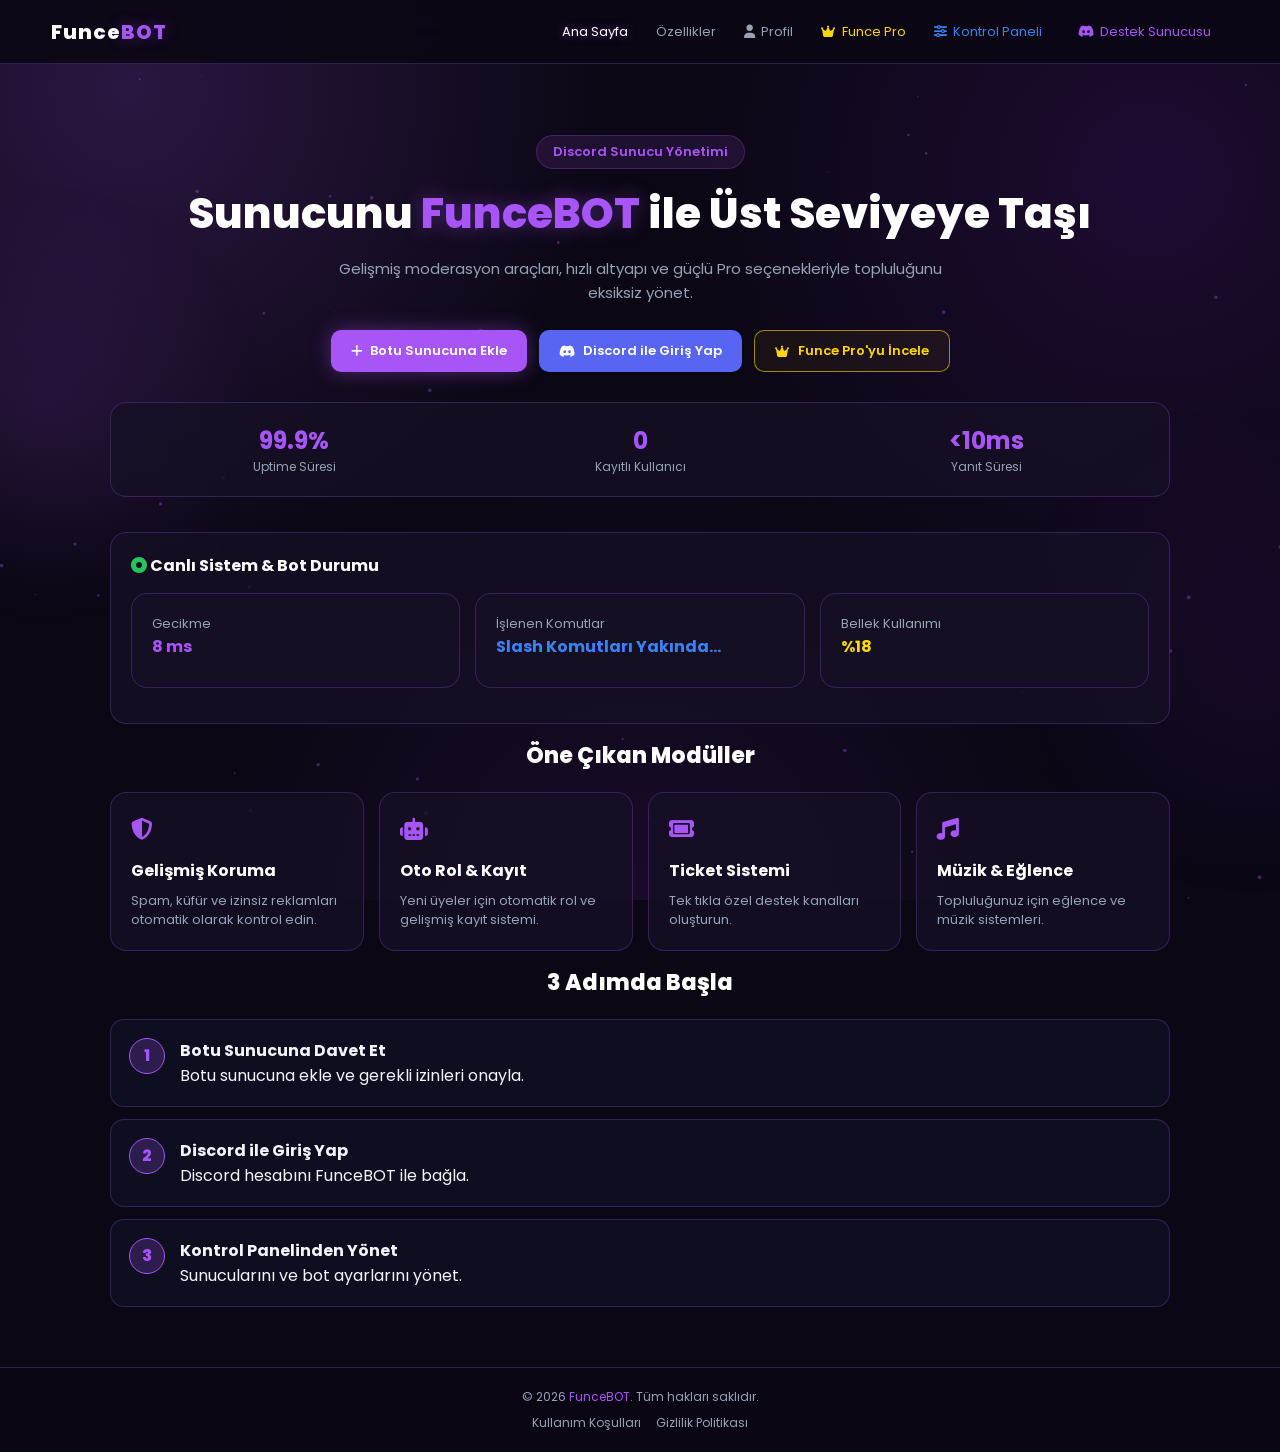
==== index.html @ 21d2f83f "Update index.html" ====
<!DOCTYPE html>
<html lang="tr">
<head>
<meta charset="UTF-8">
<meta name="viewport" content="width=device-width, initial-scale=1.0">

<title>FunceBOT - Discord Sunucu Yönetim Botu</title>

<link rel="stylesheet"
href="https://cdnjs.cloudflare.com/ajax/libs/font-awesome/6.4.0/css/all.min.css">

<link href="https://fonts.googleapis.com/css2?family=Poppins:wght@300;400;500;600;700;800&display=swap"
rel="stylesheet">

<style>

:root {

    --bg-color:#0b0714;
    --card-bg:rgba(22,16,38,.78);

    --border-color:rgba(168,85,247,.25);

    --primary-purple:#a855f7;

    --accent-glow:
        0 0 20px rgba(168,85,247,.4);

    --accent-glow-strong:
        0 0 30px rgba(168,85,247,.7);

    --gold-color:#ffd700;

    --gold-border:
        rgba(255,215,0,.6);

    --gold-glow:
        0 0 20px rgba(255,215,0,.4);

    --text-color:#f1f5f9;

    --text-muted:#94a3b8;

}


/* =========================
   RESET
========================= */

* {

    margin:0;
    padding:0;

    box-sizing:border-box;

    font-family:'Poppins',sans-serif;

    user-select:none;

}


html {

    scroll-behavior:smooth;

}


body {

    background-color:var(--bg-color);

    background-image:

        radial-gradient(
            circle at 10% 10%,
            rgba(168,85,247,.20) 0%,
            transparent 35%
        ),

        radial-gradient(
            circle at 90% 20%,
            rgba(126,34,206,.16) 0%,
            transparent 35%
        ),

        radial-gradient(
            circle at 50% 100%,
            rgba(88,28,135,.18) 0%,
            transparent 40%
        );

    background-attachment:fixed;

    color:var(--text-color);

    min-height:100vh;

    overflow-x:hidden;

}


/* =========================
   PARTICLES
========================= */

#particle-canvas {

    position:fixed;

    inset:0;

    width:100%;
    height:100%;

    z-index:-2;

    pointer-events:none;

}


/* =========================
   BACKGROUND GLOW
========================= */

body::before {

    content:"";

    position:fixed;

    width:450px;
    height:450px;

    left:-180px;
    top:20%;

    background:
        radial-gradient(
            circle,
            rgba(168,85,247,.10),
            transparent 70%
        );

    pointer-events:none;

    z-index:-1;

}


body::after {

    content:"";

    position:fixed;

    width:500px;
    height:500px;

    right:-220px;
    bottom:0;

    background:
        radial-gradient(
            circle,
            rgba(126,34,206,.10),
            transparent 70%
        );

    pointer-events:none;

    z-index:-1;

}


/* =========================
   HEADER
========================= */

header {

    position:fixed;

    top:0;
    left:0;

    width:100%;

    min-height:64px;

    padding:12px 4%;

    display:flex;

    justify-content:space-between;

    align-items:center;

    background:rgba(11,7,20,.92);

    backdrop-filter:blur(18px);

    -webkit-backdrop-filter:blur(18px);

    border-bottom:
        1px solid var(--border-color);

    z-index:1000;

}


.logo {

    font-size:20px;

    font-weight:800;

    color:#fff;

    text-decoration:none;

    cursor:pointer;

    letter-spacing:1px;

    white-space:nowrap;

}


.logo span {

    color:var(--primary-purple);

    text-shadow:
        0 0 15px rgba(168,85,247,.35);

}


/* =========================
   MENU BUTTON
========================= */

.menu-toggle {

    display:none;

    color:var(--primary-purple);

    cursor:pointer;

    padding:7px 11px;

    border:
        1px solid var(--border-color);

    border-radius:9px;

    font-size:18px;

    transition:.3s;

    margin-left:auto;

}


.menu-toggle:hover {

    border-color:var(--primary-purple);

    box-shadow:var(--accent-glow);

}


/* =========================
   NAV
========================= */

nav ul {

    display:flex;

    list-style:none;

    gap:8px;

    align-items:center;

}


nav a {

    color:var(--text-muted);

    text-decoration:none;

    font-size:13px;

    padding:7px 10px;

    border-radius:7px;

    transition:.3s;

    cursor:pointer;

    display:flex;

    align-items:center;

    gap:6px;

    white-space:nowrap;

}


nav a:hover,
nav a.active {

    color:#fff;

    text-shadow:
        0 0 10px rgba(168,85,247,.6);

}


.nav-pro-btn {

    color:var(--gold-color)!important;

}


.nav-control-btn {

    color:#3b82f6!important;

}


.nav-admin-btn {

    color:#ef4444!important;

    display:none;

}


.btn-destek {

    color:var(--primary-purple)!important;

}


/* =========================
   HEADER USER
========================= */

#user-profile {

    display:none;

    align-items:center;

    gap:10px;

    background:rgba(30,41,59,.9);

    padding:5px 8px 5px 6px;

    border-radius:20px;

    border:
        1px solid var(--border-color);

    cursor:pointer;

}


.user-main-info {

    display:flex;

    align-items:center;

    gap:8px;

}


#user-avatar {

    width:28px;
    height:28px;

    border-radius:50%;

    border:
        1.5px solid var(--primary-purple);

    object-fit:cover;

}


.user-info-box {

    display:flex;

    flex-direction:column;

}


#user-name {

    font-size:11px;

    font-weight:600;

    color:#fff;

}


#user-badge-text {

    font-size:9px;

    color:var(--gold-color);

}


.logout-btn {

    color:#ef4444!important;

    font-size:10px;

    padding:4px 7px!important;

    background:rgba(239,68,68,.12);

    border:
        1px solid rgba(239,68,68,.3);

}


/* =========================
   CONTAINER
========================= */

.container {

    max-width:1100px;

    width:100%;

    margin:auto;

    padding:105px 20px 60px;

    min-height:calc(100vh - 100px);

}


/* =========================
   PAGE
========================= */

.page-section {

    display:none;

    animation:
        fadeIn .4s ease forwards;

}


.page-section.active {

    display:block;

}


@keyframes fadeIn {

    from {

        opacity:0;

        transform:translateY(10px);

    }

    to {

        opacity:1;

        transform:translateY(0);

    }

}


/* =========================
   HERO
========================= */

.hero {

    text-align:center;

    padding:30px 10px;

}


.hero-badge {

    display:inline-block;

    padding:6px 16px;

    border-radius:20px;

    background:rgba(168,85,247,.12);

    border:
        1px solid var(--border-color);

    color:var(--primary-purple);

    font-size:13px;

    font-weight:600;

    margin-bottom:20px;

}


.hero h1 {

    font-size:42px;

    font-weight:800;

    color:#fff;

    line-height:1.2;

    margin-bottom:18px;

}


.hero h1 span {

    color:var(--primary-purple);

    text-shadow:var(--accent-glow);

}


.hero p {

    color:var(--text-muted);

    max-width:650px;

    margin:0 auto 25px;

    font-size:15px;

    line-height:1.6;

}


/* =========================
   BUTTONS
========================= */

.btn-group {

    display:flex;

    justify-content:center;

    gap:12px;

    flex-wrap:wrap;

}


.btn {

    padding:10px 20px;

    border-radius:10px;

    font-weight:600;

    text-decoration:none;

    display:inline-flex;

    align-items:center;

    justify-content:center;

    gap:8px;

    font-size:13px;

    cursor:pointer;

    border:none;

    transition:.3s;

}


.btn:hover {

    transform:translateY(-2px);

}


.btn-primary {

    background:var(--primary-purple);

    color:#fff;

    box-shadow:var(--accent-glow);

}


.btn-discord {

    background:#5865F2;

    color:#fff;

}


.btn-gold-outline {

    background:rgba(255,215,0,.05);

    color:var(--gold-color);

    border:
        1px solid var(--gold-border);

}


/* =========================
   FORMS
========================= */

.form-control,
.form-select {

    width:100%;

    padding:12px;

    background:rgba(15,23,42,.8);

    border:
        1px solid var(--border-color);

    border-radius:8px;

    color:#fff;

    margin-bottom:15px;

    font-size:13px;

    outline:none;

}


.form-control:focus,
.form-select:focus {

    border-color:var(--primary-purple);

    box-shadow:
        0 0 12px rgba(168,85,247,.12);

}


textarea.form-control {

    min-height:90px;

    resize:vertical;

}


/* =========================
   STATS
========================= */

.stats-bar {

    display:grid;

    grid-template-columns:
        repeat(3,1fr);

    gap:20px;

    background:var(--card-bg);

    border:
        1px solid var(--border-color);

    border-radius:16px;

    padding:20px;

    text-align:center;

    margin-bottom:35px;

}


.stat-item h3 {

    font-size:24px;

    color:var(--primary-purple);

}


.stat-item p {

    font-size:12px;

    color:var(--text-muted);

}


/* =========================
   GRID
========================= */

.grid-3 {

    display:grid;

    grid-template-columns:
        repeat(auto-fit,minmax(250px,1fr));

    gap:15px;

}


/* =========================
   CARD
========================= */

.card {

    background:var(--card-bg);

    border:
        1px solid var(--border-color);

    border-radius:16px;

    padding:20px;

    backdrop-filter:blur(12px);

    -webkit-backdrop-filter:blur(12px);

    transition:.3s;

    margin-bottom:15px;

}


.card:hover {

    border-color:var(--primary-purple);

    box-shadow:var(--accent-glow);

    transform:translateY(-2px);

}


.card-icon {

    font-size:22px;

    color:var(--primary-purple);

    margin-bottom:12px;

}


.card h3 {

    font-size:16px;

    color:#fff;

    margin-bottom:8px;

}


.card p {

    font-size:13px;

    color:var(--text-muted);

    line-height:1.5;

}


.section-title {

    text-align:center;

    font-size:22px;

    font-weight:800;

    color:#fff;

    margin-bottom:20px;

}


/* =========================
   STEPS
========================= */

.step-card {

    background:rgba(15,23,42,.6);

    border:
        1px solid var(--border-color);

    border-radius:14px;

    padding:18px;

    display:flex;

    align-items:flex-start;

    gap:15px;

}


.step-number {

    background:rgba(168,85,247,.2);

    color:var(--primary-purple);

    border:
        1px solid var(--primary-purple);

    width:36px;

    height:36px;

    border-radius:50%;

    display:flex;

    align-items:center;

    justify-content:center;

    font-weight:800;

    flex-shrink:0;

}


/* =========================
   GUILDS / USERS
========================= */

.guild-card,
.active-user-card,
.badge-admin-row {

    display:flex;

    justify-content:space-between;

    align-items:center;

    background:rgba(15,23,42,.7);

    padding:12px 16px;

    border-radius:12px;

    border:
        1px solid var(--border-color);

    margin-bottom:10px;

    gap:10px;

}


.guild-info,
.active-user-info {

    display:flex;

    align-items:center;

    gap:12px;

}


.guild-info img,
.guild-icon-placeholder,
.active-user-info img {

    width:38px;

    height:38px;

    border-radius:50%;

    border:
        2px solid var(--primary-purple);

    object-fit:cover;

    display:flex;

    align-items:center;

    justify-content:center;

    background:#1e293b;

    color:#fff;

    flex-shrink:0;

}


/* =========================
   PROFILE
========================= */

.profile-card {

    max-width:700px;

    margin:auto;

    overflow:hidden;

}


.profile-banner {

    height:110px;

    background:

        radial-gradient(
            circle at 20% 30%,
            rgba(168,85,247,.8),
            transparent 40%
        ),

        radial-gradient(
            circle at 80% 70%,
            rgba(59,130,246,.5),
            transparent 40%
        ),

        #151021;

    border-radius:12px;

    margin:-5px -5px 0;

}


.profile-main {

    position:relative;

    margin-top:-42px;

    padding:0 15px;

}


.profile-avatar {

    width:90px;

    height:90px;

    border-radius:50%;

    object-fit:cover;

    border:4px solid #151021;

    box-shadow:
        0 0 25px rgba(168,85,247,.5);

}


.profile-name {

    font-size:23px;

    color:#fff;

    margin-top:10px;

}


.profile-id {

    color:var(--text-muted);

    font-size:11px;

}


.profile-bio {

    color:var(--text-muted);

    font-size:13px;

    margin:12px 0;

    line-height:1.6;

}


.badges-container {

    display:flex;

    flex-wrap:wrap;

    gap:7px;

    margin:12px 0;

}


.profile-badge {

    display:inline-flex;

    align-items:center;

    gap:5px;

    padding:5px 9px;

    border-radius:8px;

    font-size:10px;

    font-weight:700;

    border:
        1px solid rgba(255,255,255,.15);

    background:rgba(255,255,255,.06);

    color:#fff;

}


.badge-founder {

    color:#ffd700;

    border-color:rgba(255,215,0,.45);

    background:rgba(255,215,0,.1);

}


.badge-admin {

    color:#ef4444;

    border-color:rgba(239,68,68,.4);

    background:rgba(239,68,68,.1);

}


.badge-developer {

    color:#3b82f6;

    border-color:rgba(59,130,246,.4);

    background:rgba(59,130,246,.1);

}


.badge-pro {

    color:#ffd700;

    border-color:rgba(255,215,0,.5);

    background:rgba(255,215,0,.1);

}


.badge-booster {

    color:#f472b6;

    border-color:rgba(244,114,182,.4);

    background:rgba(244,114,182,.1);

}


.badge-bug {

    color:#22c55e;

    border-color:rgba(34,197,94,.4);

    background:rgba(34,197,94,.1);

}


.badge-staff {

    color:#5865f2;

    border-color:rgba(88,101,242,.4);

    background:rgba(88,101,242,.1);

}


.profile-stats {

    display:grid;

    grid-template-columns:
        repeat(3,1fr);

    gap:10px;

    margin:20px 0;

}


.profile-stat {

    background:rgba(15,23,42,.65);

    border:
        1px solid rgba(255,255,255,.05);

    border-radius:10px;

    padding:12px;

    text-align:center;

}


.profile-stat strong {

    display:block;

    color:#fff;

    font-size:17px;

}


.profile-stat span {

    color:var(--text-muted);

    font-size:10px;

}


/* =========================
   ADMIN
========================= */

.admin-search {

    position:relative;

}


.admin-search i {

    position:absolute;

    left:12px;

    top:13px;

    color:var(--text-muted);

}


.admin-search input {

    padding-left:35px;

}


.badge-remove {

    background:#ef4444;

    color:#fff;

    border:none;

    border-radius:6px;

    padding:4px 8px;

    cursor:pointer;

    font-size:10px;

}


/* =========================
   REGISTERED USERS
========================= */

.registered-user-card {

    display:flex;

    align-items:center;

    justify-content:space-between;

    gap:12px;

    background:rgba(15,23,42,.65);

    border:
        1px solid rgba(168,85,247,.18);

    border-radius:12px;

    padding:12px 14px;

    margin-bottom:8px;

    transition:.25s;

}


.registered-user-card:hover {

    border-color:var(--primary-purple);

    transform:translateX(2px);

}


.registered-user-left {

    display:flex;

    align-items:center;

    gap:11px;

    min-width:0;

}


.registered-user-avatar {

    width:42px;

    height:42px;

    border-radius:50%;

    object-fit:cover;

    border:
        2px solid var(--primary-purple);

    flex-shrink:0;

}


.registered-user-name {

    color:#fff;

    font-size:13px;

    font-weight:600;

    overflow:hidden;

    text-overflow:ellipsis;

    white-space:nowrap;

}


.registered-user-id {

    color:var(--text-muted);

    font-size:9px;

    margin-top:2px;

}


.registered-user-status {

    color:#22c55e;

    font-size:9px;

    white-space:nowrap;

}


/* =========================
   FOOTER
========================= */

footer {

    text-align:center;

    padding:20px;

    border-top:
        1px solid var(--border-color);

    background:rgba(11,7,20,.95);

    color:var(--text-muted);

    font-size:12px;

}


footer span {

    color:var(--primary-purple);

}


.footer-links {

    margin-top:8px;

    display:flex;

    justify-content:center;

    gap:15px;

}


.footer-links a {

    color:var(--text-muted);

    text-decoration:none;

}


/* =========================
   MOBILE
========================= */

@media(max-width:990px) {

    header {

        padding:12px 16px;

    }


    /*
       3 çizgi artık sağda
    */

    .menu-toggle {

        display:block;

        margin-left:auto;

    }


    nav {

        position:absolute;

        top:100%;

        left:0;

        width:100%;

    }


    nav ul {

        position:absolute;

        top:0;

        left:0;

        width:100%;

        background:rgba(11,7,20,.98);

        backdrop-filter:blur(20px);

        -webkit-backdrop-filter:blur(20px);

        flex-direction:column;

        padding:15px;

        display:none;

        border-bottom:
            1px solid var(--border-color);

    }


    nav ul.show {

        display:flex;

    }


    nav ul li {

        width:100%;

    }


    nav a {

        width:100%;

        justify-content:center;

        padding:10px;

    }


    #user-profile {

        width:100%;

        justify-content:space-between;

    }


    .container {

        padding-top:90px;

    }


    .hero h1 {

        font-size:27px;

    }


    .hero p {

        font-size:13px;

    }


    .btn-group {

        flex-direction:column;

    }


    .btn-group .btn {

        width:100%;

    }


    .stats-bar {

        grid-template-columns:1fr;

    }


    .guild-card,
    .active-user-card,
    .badge-admin-row {

        flex-direction:column;

        align-items:flex-start;

    }


    .guild-card .btn,
    .guild-card a {

        width:100%;

    }


    .profile-stats {

        grid-template-columns:
            1fr 1fr 1fr;

    }


    .registered-user-card {

        align-items:flex-start;

    }

}


/* =========================
   SMALL MOBILE
========================= */

@media(max-width:500px) {

    .logo {

        font-size:18px;

    }


    .menu-toggle {

        font-size:17px;

    }


    .container {

        padding-left:12px;

        padding-right:12px;

    }


    .card {

        padding:16px;

    }


    .hero {

        padding:20px 5px;

    }


    .hero h1 {

        font-size:24px;

    }

}

</style>
</head>


<body>


<!-- PARTICLES -->

<canvas id="particle-canvas"></canvas>


<!-- HEADER -->

<header>

<a
class="logo"
onclick="switchTab('ana-sayfa')">

Funce<span>BOT</span>

</a>


<!-- MOBILE MENU -->

<div
class="menu-toggle"
id="menuToggle"
onclick="toggleMenu()">

<i class="fa-solid fa-bars"></i>

</div>


<nav>

<ul id="navMenu">


<li>

<a
class="nav-btn active"
onclick="switchTab('ana-sayfa',this)">

Ana Sayfa

</a>

</li>


<li>

<a
class="nav-btn"
onclick="switchTab('ozellikler',this)">

Özellikler

</a>

</li>


<!-- PROFİL FUNCE PRO'DAN ÖNCE -->

<li>

<a
class="nav-btn"
onclick="switchTab('profilim',this)">

<i class="fa-solid fa-user"></i>

Profil

</a>

</li>


<li>

<a
class="nav-btn nav-pro-btn"
onclick="switchTab('funce-pro',this)">

<i class="fa-solid fa-crown"></i>

Funce Pro

</a>

</li>


<li>

<a
class="nav-btn nav-control-btn"
onclick="switchTab('kontrol-paneli',this)">

<i class="fa-solid fa-sliders"></i>

Kontrol Paneli

</a>

</li>


<li>

<a
class="nav-btn nav-admin-btn"
id="adminNavLink"
onclick="switchTab('admin-panel',this)">

<i class="fa-solid fa-shield-halved"></i>

Admin Panel

</a>

</li>


<!-- DESTEK SUNUCUSU -->

<li>

<a
href="https://discord.gg/jSm2n5Jp2k"
target="_blank"
class="nav-btn btn-destek">

<i class="fa-brands fa-discord"></i>

Destek Sunucusu

</a>

</li>


<!-- USER -->

<li id="user-profile-li">

<div
id="user-profile"
onclick="openProfileTab()">


<div class="user-main-info">


<img
id="user-avatar"
src="https://i.imgur.com/QjSrqWd.png">


<div class="user-info-box">

<span id="user-name">

Kullanıcı

</span>


<span id="user-badge-text">

Üye

</span>

</div>

</div>


<a
href="#"
class="logout-btn"
onclick="event.stopPropagation();logout()">

<i class="fa-solid fa-right-from-bracket"></i>

Çıkış

</a>


</div>

</li>


</ul>

</nav>

</header>



<div class="container">


<!-- =====================================================
     ANA SAYFA
===================================================== -->

<section
id="ana-sayfa"
class="page-section active">


<div class="hero">


<div class="hero-badge">

Discord Sunucu Yönetimi

</div>


<h1>

Sunucunu
<span>FunceBOT</span>
ile Üst Seviyeye Taşı

</h1>


<p>

Gelişmiş moderasyon araçları,
hızlı altyapı ve güçlü Pro
seçenekleriyle topluluğunu
eksiksiz yönet.

</p>


<div class="btn-group">


<a
href="https://discord.com/oauth2/authorize?client_id=1534831879918977145&scope=bot%20applications.commands&permissions=8866461766385663"
target="_blank"
class="btn btn-primary">

<i class="fa-solid fa-plus"></i>

Botu Sunucuna Ekle

</a>


<a
href="https://funce-linked-roles.onrender.com/api/auth/discord"
class="btn btn-discord"
id="login-discord-btn">

<i class="fa-brands fa-discord"></i>

Discord ile Giriş Yap

</a>


<button
class="btn btn-gold-outline"
onclick="switchTab('funce-pro')">

<i class="fa-solid fa-crown"></i>

Funce Pro'yu İncele

</button>


</div>

</div>



<!-- STATS -->

<div class="stats-bar">


<div class="stat-item">

<h3>99.9%</h3>

<p>
Uptime Süresi
</p>

</div>


<div class="stat-item">

<h3 id="home-user-count">
0
</h3>

<p>
Kayıtlı Kullanıcı
</p>

</div>


<div class="stat-item">

<h3>&lt;10ms</h3>

<p>
Yanıt Süresi
</p>

</div>


</div>



<!-- SYSTEM -->

<div class="card">


<h3 style="margin-bottom:15px;">

<i
class="fa-solid fa-circle-dot"
style="color:#22c55e">

</i>

Canlı Sistem & Bot Durumu

</h3>


<div class="grid-3">


<div class="card">

<p>
Gecikme
</p>

<h3
style="color:var(--primary-purple)">

8 ms

</h3>

</div>


<div class="card">

<p>
İşlenen Komutlar
</p>

<h3 style="color:#3b82f6">

Slash Komutları Yakında...

</h3>

</div>


<div class="card">

<p>
Bellek Kullanımı
</p>

<h3 style="color:var(--gold-color)">

%18

</h3>

</div>


</div>

</div>



<!-- ÖNE ÇIKAN -->

<h2 class="section-title">

Öne Çıkan Modüller

</h2>


<div class="grid-3">


<div class="card">

<div class="card-icon">

<i class="fa-solid fa-shield-halved"></i>

</div>

<h3>
Gelişmiş Koruma
</h3>

<p>
Spam, küfür ve izinsiz reklamları
otomatik olarak kontrol edin.
</p>

</div>


<div class="card">

<div class="card-icon">

<i class="fa-solid fa-robot"></i>

</div>

<h3>
Oto Rol & Kayıt
</h3>

<p>
Yeni üyeler için otomatik rol
ve gelişmiş kayıt sistemi.
</p>

</div>


<div class="card">

<div class="card-icon">

<i class="fa-solid fa-ticket"></i>

</div>

<h3>
Ticket Sistemi
</h3>

<p>
Tek tıkla özel destek kanalları oluşturun.
</p>

</div>


<div class="card">

<div class="card-icon">

<i class="fa-solid fa-music"></i>

</div>

<h3>
Müzik & Eğlence
</h3>

<p>
Topluluğunuz için eğlence ve
müzik sistemleri.
</p>

</div>


</div>



<h2 class="section-title">

3 Adımda Başla

</h2>


<div
style="
display:flex;
flex-direction:column;
gap:12px">

<div class="step-card">

<div class="step-number">
1
</div>

<div>

<h4>
Botu Sunucuna Davet Et
</h4>

<p>
Botu sunucuna ekle ve gerekli
izinleri onayla.
</p>

</div>

</div>


<div class="step-card">

<div class="step-number">
2
</div>

<div>

<h4>
Discord ile Giriş Yap
</h4>

<p>
Discord hesabını FunceBOT
ile bağla.
</p>

</div>

</div>


<div class="step-card">

<div class="step-number">
3
</div>

<div>

<h4>
Kontrol Panelinden Yönet
</h4>

<p>
Sunucularını ve bot ayarlarını yönet.
</p>

</div>

</div>

</div>


</section>



<!-- =====================================================
     PROFİL
===================================================== -->

<section
id="profilim"
class="page-section">


<h2 class="section-title">

<i class="fa-solid fa-id-card"></i>

Profilim

</h2>


<div
id="profile-page-locked"
style="
text-align:center;
padding:50px 20px;
display:none">

<div
style="font-size:45px;color:#ef4444">

<i class="fa-solid fa-lock"></i>

</div>


<h3 style="margin:15px 0">

Profil Alanı Kilitli

</h3>


<p
style="
color:var(--text-muted);
margin-bottom:20px">

Profilini görmek için Discord
ile giriş yapmalısın.

</p>


<a
href="https://funce-linked-roles.onrender.com/api/auth/discord"
class="btn btn-discord">

<i class="fa-brands fa-discord"></i>

Discord ile Giriş Yap

</a>

</div>



<div
id="profile-page-content"
style="display:none">


<div class="card profile-card">


<div class="profile-banner"></div>


<div class="profile-main">


<img
id="page-user-avatar"
class="profile-avatar"
src="https://i.imgur.com/QjSrqWd.png">


<h2
id="page-user-name"
class="profile-name">

Kullanıcı

</h2>


<div
id="page-user-id"
class="profile-id">

ID: -

</div>


<div
id="profile-badges"
class="badges-container">

</div>


<p
id="page-user-bio"
class="profile-bio">

Henüz biyografi eklenmemiş.

</p>


<div class="profile-stats">


<div class="profile-stat">

<strong id="profile-guild-count">
0
</strong>

<span>
Sunucu
</span>

</div>


<div class="profile-stat">

<strong id="profile-badge-count">
0
</strong>

<span>
Rozet
</span>

</div>


<div class="profile-stat">

<strong id="profile-status">
Aktif
</strong>

<span>
Durum
</span>

</div>


</div>


</div>

</div>


<br>
<div class="card">


<h3>

<i class="fa-solid fa-pen-to-square"></i>

Profil Bilgilerini Düzenle

</h3>


<label>
Görünen Ad
</label>


<input
id="manual-name-input"
class="form-control"
placeholder="Adın">


<label>
Biyografi
</label>


<textarea
id="manual-bio-input"
class="form-control"
maxlength="250"
placeholder="Kendin hakkında bir şeyler yaz...">
</textarea>


<label>
Profil Fotoğrafı URL
</label>


<input
id="manual-avatar-input"
class="form-control"
placeholder="https://...">


<label>
Tema
</label>


<select
id="edit-theme-select"
class="form-select">


<option value="#a855f7">
Mor
</option>


<option value="#ffd700">
Altın - Pro
</option>


<option value="#ef4444">
Kırmızı - Admin
</option>


<option value="#3b82f6">
Mavi - Developer
</option>


<option value="#22c55e">
Yeşil
</option>


</select>


<button
class="btn btn-primary"
style="width:100%"
onclick="saveManualProfile()">

<i class="fa-solid fa-floppy-disk"></i>

Değişiklikleri Kaydet

</button>


</div>

</div>

</section>



<!-- =====================================================
     ÖZELLİKLER
===================================================== -->

<section
id="ozellikler"
class="page-section">


<h2 class="section-title">

Bot Özellikleri

</h2>


<div class="grid-3">


<div class="card">

<div class="card-icon">
<i class="fa-solid fa-user-gear"></i>
</div>

<h3>
Oto Moderasyon
</h3>

<p>
Reklam, küfür ve kelime filtreleme sistemleri.
</p>

</div>


<div class="card">

<div class="card-icon">
<i class="fa-solid fa-ticket"></i>
</div>

<h3>
Ticket
</h3>

<p>
Gelişmiş destek kanalları oluşturun.
</p>

</div>


<div class="card">

<div class="card-icon">
<i class="fa-solid fa-chart-line"></i>
</div>

<h3>
İstatistikler
</h3>

<p>
Sunucu aktivitesini takip edin.
</p>

</div>


<div class="card">

<div class="card-icon">
<i class="fa-solid fa-ranking-star"></i>
</div>

<h3>
Level Sistemi
</h3>

<p>
XP ve seviye sistemi ile üyeleri ödüllendirin.
</p>

</div>


<div class="card">

<div class="card-icon">
<i class="fa-solid fa-gift"></i>
</div>

<h3>
Çekiliş
</h3>

<p>
Kolay ve otomatik çekiliş sistemi.
</p>

</div>


<div class="card">

<div class="card-icon">
<i class="fa-solid fa-gamepad"></i>
</div>

<h3>
Eğlence
</h3>

<p>
Sunucunuz için çeşitli eğlence komutları.
</p>

</div>


</div>

</section>



<!-- =====================================================
     PRO
===================================================== -->

<section
id="funce-pro"
class="page-section">


<h2
class="section-title"
style="color:var(--gold-color)">

<i class="fa-solid fa-crown"></i>

Funce Pro

</h2>


<p
style="
text-align:center;
color:var(--text-muted);
margin-bottom:25px">

Topluluğunuz için özel VIP özellikler.

</p>


<div class="grid-3">


<div class="card">

<div
class="card-icon"
style="color:var(--gold-color)">

<i class="fa-solid fa-crown"></i>

</div>

<h3>
Özel Bot Profili
</h3>

<p>
Botun isim, avatar ve durumunu özelleştirin.
</p>

</div>


<div class="card">

<div
class="card-icon"
style="color:var(--gold-color)">

<i class="fa-solid fa-server"></i>

</div>

<h3>
Öncelikli Sunucu
</h3>

<p>
Pro kullanıcılar için yüksek performanslı altyapı.
</p>

</div>


<div class="card">

<div
class="card-icon"
style="color:var(--gold-color)">

<i class="fa-solid fa-headset"></i>

</div>

<h3>
Öncelikli Destek
</h3>

<p>
Pro kullanıcılar için öncelikli teknik destek.
</p>

</div>


</div>

</section>



<!-- =====================================================
     KONTROL PANELİ
===================================================== -->

<section
id="kontrol-paneli"
class="page-section">


<div
id="control-panel-locked"
style="
text-align:center;
padding:50px">

<i
class="fa-solid fa-lock"
style="
font-size:45px;
color:#ef4444">

</i>


<h2 style="margin:15px 0">

Erişim Engellendi

</h2>


<p
style="
color:var(--text-muted);
margin-bottom:20px">

Kontrol panelini kullanmak için giriş yapmalısın.

</p>


<a
href="https://funce-linked-roles.onrender.com/api/auth/discord"
class="btn btn-discord">

Discord ile Giriş Yap

</a>

</div>



<div
id="control-panel-unlocked"
style="display:none">


<h2
class="section-title"
style="color:#3b82f6">

<i class="fa-solid fa-sliders"></i>

FunceBOT Kontrol Paneli

</h2>


<div class="card">


<h3>

<i class="fa-solid fa-server"></i>

Sunucularım

</h3>


<p
style="
color:var(--text-muted);
font-size:12px;
margin-bottom:15px">

Yönetici veya sahibi olduğun sunucular.

</p>


<div id="user-guilds-list">

Yükleniyor...

</div>


</div>


<div class="card">


<h3>

<i class="fa-solid fa-lock"></i>

Bot Komut & Modül Kontrolleri

</h3>


<p
style="
color:var(--primary-purple);
font-size:18px;
font-weight:700;
margin-top:10px">

Yakında...

</p>


</div>


</div>

</section>



<!-- =====================================================
     ADMIN PANEL
===================================================== -->

<section
id="admin-panel"
class="page-section">


<h2
class="section-title"
style="color:#ef4444">

<i class="fa-solid fa-shield-halved"></i>

Admin Panel

</h2>


<p
style="
text-align:center;
color:var(--text-muted);
margin-bottom:25px">

FunceBOT yönetim merkezi

</p>



<!-- AKTİF / KAYITLI KULLANICILAR -->

<div class="card">


<h3>

<i class="fa-solid fa-users"></i>

Kayıtlı Kullanıcılar

</h3>


<div
class="admin-search"
style="margin-top:15px">


<i class="fa-solid fa-search"></i>


<input
id="active-user-search"
class="form-control"
placeholder="Kullanıcı ara..."
oninput="filterActiveUsers()">


</div>


<div id="active-users-list">

Yükleniyor...

</div>


</div>



<!-- ROZET -->

<div class="card">


<h3 style="color:#a855f7">

<i class="fa-solid fa-medal"></i>

Çoklu Rozet Yönetimi

</h3>


<p
style="
color:var(--text-muted);
font-size:12px;
margin:8px 0 15px">

Kullanıcının Discord ID'sini girerek
birden fazla rozet atayabilirsin.

</p>


<label>
Discord ID
</label>


<input
id="admin-target-id"
class="form-control"
placeholder="Örn: 1080897669431574609">


<label>
Rozet
</label>


<select
id="admin-badge-select"
class="form-select">


<option value="👑 Founder">
👑 Founder
</option>

<option value="🛡️ Bot Admin">
🛡️ Bot Admin
</option>

<option value="🛡️ Senior Moderator">
🛡️ Senior Moderator
</option>

<option value="🔨 Moderator">
🔨 Moderator
</option>

<option value="💻 Developer">
💻 Developer
</option>

<option value="🎨 Designer">
🎨 Designer
</option>

<option value="⭐ Funce Pro">
⭐ Funce Pro
</option>

<option value="💎 VIP Member">
💎 VIP Member
</option>

<option value="🚀 Booster">
🚀 Booster
</option>

<option value="🐛 Bug Hunter">
🐛 Bug Hunter
</option>

<option value="💙 Discord Personeli">
💙 Discord Personeli
</option>

<option value="🤖 Bot">
🤖 Bot
</option>

<option value="🤝 Dost">
🤝 Dost
</option>

<option value="⏳ Emektar Üye">
⏳ Emektar Üye
</option>

<option value="💬 Chat Master">
💬 Chat Master
</option>

<option value="👤 Standart Üye">
👤 Standart Üye
</option>


</select>


<button
class="btn btn-primary"
style="width:100%"
onclick="assignBadgeToUser()">

<i class="fa-solid fa-plus"></i>

Rozet Ekle

</button>


</div>



<!-- ROZETLERİ GÖR -->

<div class="card">


<h3>

<i class="fa-solid fa-list"></i>

Kullanıcı Rozetlerini Gör

</h3>


<input
id="badge-view-id"
class="form-control"
style="margin-top:15px"
placeholder="Discord ID">


<button
class="btn"
style="
width:100%;
background:#3b82f6;
color:white"
onclick="loadUserBadges()">

Rozetleri Getir

</button>


<div
id="admin-user-badges"
style="margin-top:15px">

</div>


</div>



<!-- BAN -->

<div class="card">


<h3 style="color:#ef4444">

<i class="fa-solid fa-user-slash"></i>

Kullanıcı Banla

</h3>


<input
type="text"
id="ban-id-input"
class="form-control"
placeholder="Discord ID"
style="margin-top:12px">


<button
class="btn"
style="
background:#ef4444;
color:#fff;
width:100%"
onclick="banUser()">

<i class="fa-solid fa-ban"></i>

Banla

</button>


</div>



<!-- BAN LIST -->

<div class="card">


<h3>

<i class="fa-solid fa-list"></i>

Banlı Kullanıcılar

</h3>


<ul
id="banned-users-list"
style="
list-style:none;
color:var(--text-muted);
margin-top:12px">

<li>
Yükleniyor...
</li>

</ul>


</div>


</section>

</div>



<footer>

<p>

© 2026
<span>FunceBOT</span>.
Tüm hakları saklıdır.

</p>


<div class="footer-links">


<a href="terms.html">
Kullanım Koşulları
</a>


<a href="privacy.html">
Gizlilik Politikası
</a>


</div>

</footer>



<script>


/* =====================================================
   CONFIG
===================================================== */

const API_BASE_URL =
'https://funce-linked-roles.onrender.com';


const DEFAULT_AVATAR =
'https://i.imgur.com/QjSrqWd.png';



/* =====================================================
   DISCORD LOGIN PARAMS
===================================================== */

const params =
new URLSearchParams(
window.location.search
);


let username =
params.get('username');


let avatar =
params.get('avatar');


let id =
params.get('id');


let role =
params.get('role');


let badge =
params.get('badge');


let badgesParam =
params.get('badges');


let rawGuilds =
params.get('guilds');



if(username && id){

    localStorage.setItem(
        'discord_username',
        username
    );


    localStorage.setItem(
        'discord_avatar',
        avatar || DEFAULT_AVATAR
    );


    localStorage.setItem(
        'discord_id',
        id
    );


    localStorage.setItem(
        'discord_role',
        role || 'Üye'
    );


    if(badgesParam){

        try{

            const parsed =
            JSON.parse(
                decodeURIComponent(
                    badgesParam
                )
            );


            localStorage.setItem(
                'discord_badges',
                JSON.stringify(
                    parsed
                )
            );


        }catch{

            localStorage.setItem(
                'discord_badges',
                JSON.stringify(
                    badge
                    ? [badge]
                    : ['👤 Standart Üye']
                )
            );

        }

    }else{

        localStorage.setItem(
            'discord_badges',
            JSON.stringify(
                badge
                ? [badge]
                : ['👤 Standart Üye']
            )
        );

    }


    if(rawGuilds){

        localStorage.setItem(
            'discord_guilds',
            rawGuilds
        );

    }


    window.history.replaceState(
        {},
        document.title,
        window.location.pathname
    );

}



/* =====================================================
   CURRENT USER
===================================================== */

let currentUsername =
localStorage.getItem(
    'discord_username'
);


let currentAvatar =
localStorage.getItem(
    'discord_avatar'
) || DEFAULT_AVATAR;


let currentId =
localStorage.getItem(
    'discord_id'
);


let currentRole =
localStorage.getItem(
    'discord_role'
);


let currentGuilds =
localStorage.getItem(
    'discord_guilds'
);


let currentBio =
localStorage.getItem(
    'discord_bio'
) || '';


let currentTheme =
localStorage.getItem(
    'discord_theme'
) || '#a855f7';



/* =====================================================
   BADGES
===================================================== */

function getBadges(){

    try{

        const badges =
        JSON.parse(
            localStorage.getItem(
                'discord_badges'
            ) || '[]'
        );


        if(
            Array.isArray(badges) &&
            badges.length
        ){

            return badges;

        }

    }catch(e){}


    return [
        '👤 Standart Üye'
    ];

}



/* =====================================================
   LOAD CURRENT USER BADGES FROM BACKEND
===================================================== */

async function loadCurrentUserBadges(){

    if(!currentId)
        return;


    const endpoints = [

        `${API_BASE_URL}/api/users/${currentId}/badges`,

        `${API_BASE_URL}/api/users/${currentId}`,

        `${API_BASE_URL}/api/admin/badges/${currentId}`

    ];


    for(
        const endpoint of endpoints
    ){

        try{

            const res =
            await fetch(
                endpoint,
                {
                    method:'GET',
                    cache:'no-store'
                }
            );


            if(!res.ok)
                continue;


            const data =
            await res.json();


            let badges =
            null;


            if(
                Array.isArray(data)
            ){

                badges=data;

            }else if(
                Array.isArray(data.badges)
            ){

                badges=data.badges;

            }else if(
                Array.isArray(data.user?.badges)
            ){

                badges=data.user.badges;

            }


            if(
                Array.isArray(badges) &&
                badges.length
            ){

                localStorage.setItem(
                    'discord_badges',
                    JSON.stringify(
                        badges
                    )
                );


                /*
                 * Global değişkenleri yenile
                 */

                renderHeader();

                renderProfile();

                return;

            }

        }catch(e){

            console.warn(
                'Rozet endpointi denenemedi:',
                endpoint
            );

        }

    }

}



/* =====================================================
   BADGE CLASS
===================================================== */

function badgeClass(badge){

    badge =
    String(badge || '');


    if(
        badge.includes('Founder')
    )
        return 'badge-founder';


    if(
        badge.includes('Admin') ||
        badge.includes('Moderator')
    )
        return 'badge-admin';


    if(
        badge.includes('Developer')
    )
        return 'badge-developer';


    if(
        badge.includes('Pro')
    )
        return 'badge-pro';


    if(
        badge.includes('Booster')
    )
        return 'badge-booster';


    if(
        badge.includes('Bug Hunter')
    )
        return 'badge-bug';


    if(
        badge.includes('Discord Personeli')
    )
        return 'badge-staff';


    return '';

}



/* =====================================================
   RENDER BADGES
===================================================== */

function renderBadges(
    containerId,
    badges=getBadges()
){

    const container =
    document.getElementById(
        containerId
    );


    if(!container)
        return;


    if(
        !Array.isArray(badges) ||
        !badges.length
    ){

        container.innerHTML = `
            <span class="profile-badge">
                👤 Standart Üye
            </span>
        `;

        return;

    }


    container.innerHTML =
    badges.map(
        b => `

        <span
        class="profile-badge ${badgeClass(b)}">

            ${escapeHTML(b)}

        </span>

        `
    ).join('');

}



/* =====================================================
   ESCAPE
===================================================== */

function escapeHTML(value){

    return String(
        value ?? ''
    )
    .replace(
        /&/g,
        '&amp;'
    )
    .replace(
        /</g,
        '&lt;'
    )
    .replace(
        />/g,
        '&gt;'
    )
    .replace(
        /"/g,
        '&quot;'
    )
    .replace(
        /'/g,
        '&#039;'
    );

}



/* =====================================================
   DOM READY
===================================================== */

window.addEventListener(
'DOMContentLoaded',
async ()=>{

    applyTheme();

    renderHeader();

    checkControlPanelAccess();

    renderUserGuilds();

    renderProfile();

    /*
     * Önce kayıtlı kullanıcıları çek
     */

    loadRegisteredUsers();

    /*
     * Aktif kullanıcılar
     */

    renderActiveUsers();


    /*
     * Backend'den gerçek rozetleri çek
     */

    if(currentId){

        await loadCurrentUserBadges();

        sendHeartbeat();

        setInterval(
            sendHeartbeat,
            30000
        );

    }


    /*
     * Kullanıcı listesi
     */

    setInterval(
        loadRegisteredUsers,
        15000
    );


    if(isAdmin()){

        const admin =
        document.getElementById(
            'adminNavLink'
        );


        if(admin)
            admin.style.display='flex';


        loadAdminData();

    }

});



/* =====================================================
   ADMIN CHECK
===================================================== */

function isAdmin(){

    const badges =
    getBadges();


    return (

        currentId ===
        '1080897669431574609'

        ||

        currentRole === 'Founder'

        ||

        currentRole === 'Admin'

        ||

        badges.some(
            b =>
            b.includes('Founder') ||
            b.includes('Bot Admin')
        )

    );

}



/* =====================================================
   PROFILE
===================================================== */

function renderProfile(){

    const locked =
    document.getElementById(
        'profile-page-locked'
    );


    const content =
    document.getElementById(
        'profile-page-content'
    );


    if(!currentId){

        if(locked)
            locked.style.display='block';


        if(content)
            content.style.display='none';


        return;

    }


    if(locked)
        locked.style.display='none';


    if(content)
        content.style.display='block';



    const avatarEl =
    document.getElementById(
        'page-user-avatar'
    );


    const nameEl =
    document.getElementById(
        'page-user-name'
    );


    const idEl =
    document.getElementById(
        'page-user-id'
    );


    const bioEl =
    document.getElementById(
        'page-user-bio'
    );


    if(avatarEl){

        avatarEl.src =
        getAvatarURL();

    }


    if(nameEl){

        nameEl.innerText =
        currentUsername ||
        'Kullanıcı';

    }


    if(idEl){

        idEl.innerText =
        `ID: ${currentId}`;

    }


    if(bioEl){

        bioEl.innerText =
        currentBio ||
        'Henüz biyografi eklenmemiş.';

    }


    /*
     * ROZETLER BURADA DAIMA RENDER EDİLİYOR
     */

    renderBadges(
        'profile-badges',
        getBadges()
    );


    const badgeCount =
    document.getElementById(
        'profile-badge-count'
    );


    if(badgeCount){

        badgeCount.innerText =
        getBadges().length;

    }


    const guildCount =
    document.getElementById(
        'profile-guild-count'
    );


    if(guildCount){

        try{

            const guilds =
            JSON.parse(
                decodeURIComponent(
                    currentGuilds || '[]'
                )
            );


            guildCount.innerText =
            Array.isArray(guilds)
            ? guilds.length
            : 0;

        }catch{

            guildCount.innerText='0';

        }

    }


    const nameInput =
    document.getElementById(
        'manual-name-input'
    );


    const avatarInput =
    document.getElementById(
        'manual-avatar-input'
    );


    const bioInput =
    document.getElementById(
        'manual-bio-input'
    );


    const themeInput =
    document.getElementById(
        'edit-theme-select'
    );


    if(nameInput)
        nameInput.value =
        currentUsername || '';


    if(avatarInput)
        avatarInput.value =
        currentAvatar ||
        DEFAULT_AVATAR;


    if(bioInput)
        bioInput.value =
        currentBio || '';


    if(themeInput)
        themeInput.value =
        currentTheme || '#a855f7';

}



/* =====================================================
   HEADER
===================================================== */

function renderHeader(){

    const profile =
    document.getElementById(
        'user-profile'
    );


    const loginBtn =
    document.getElementById(
        'login-discord-btn'
    );


    if(
        currentId &&
        currentUsername
    ){

        if(profile){

            const avatar =
            document.getElementById(
                'user-avatar'
            );


            const name =
            document.getElementById(
                'user-name'
            );


            const badgeText =
            document.getElementById(
                'user-badge-text'
            );


            if(avatar)
                avatar.src =
                getAvatarURL();


            if(name)
                name.innerText =
                currentUsername;


            if(badgeText)
                badgeText.innerText =
                getBadges()[0] ||
                '👤 Standart Üye';


            profile.style.display='flex';

        }


        if(loginBtn)
            loginBtn.style.display='none';


    }else{

        if(profile)
            profile.style.display='none';


        if(loginBtn)
            loginBtn.style.display='inline-flex';

    }


    renderProfile();

}



/* =====================================================
   AVATAR
===================================================== */

function getAvatarURL(){

    if(

        currentAvatar &&

        currentAvatar !== 'null' &&

        currentAvatar !== 'undefined'

    ){

        if(
            currentAvatar.startsWith('http')
        ){

            return currentAvatar;

        }


        if(currentId){

            return `https://cdn.discordapp.com/avatars/${currentId}/${currentAvatar}.png`;

        }

    }


    return DEFAULT_AVATAR;

}



/* =====================================================
   SAVE PROFILE
===================================================== */

function saveManualProfile(){

    if(!currentId){

        alert(
            'Önce Discord ile giriş yapmalısın!'
        );

        return;

    }


    const name =
    document.getElementById(
        'manual-name-input'
    ).value.trim();


    const avatar =
    document.getElementById(
        'manual-avatar-input'
    ).value.trim();


    const bio =
    document.getElementById(
        'manual-bio-input'
    ).value.trim();


    const theme =
    document.getElementById(
        'edit-theme-select'
    ).value;


    const badges =
    getBadges();


    if(
        theme === '#ffd700' &&
        !badges.some(
            b =>
            b.includes('Funce Pro')
        )
    ){

        alert(
            'Altın tema için Funce Pro rozeti gerekli.'
        );

        return;

    }


    if(
        theme === '#ef4444' &&
        !badges.some(
            b =>
            b.includes('Founder') ||
            b.includes('Admin')
        )
    ){

        alert(
            'Kırmızı tema için Admin veya Founder rozeti gerekli.'
        );

        return;

    }


    if(
        theme === '#3b82f6' &&
        !badges.some(
            b =>
            b.includes('Developer')
        )
    ){

        alert(
            'Mavi tema için Developer rozeti gerekli.'
        );

        return;

    }


    if(name){

        currentUsername =
        name;


        localStorage.setItem(
            'discord_username',
            name
        );

    }


    if(avatar){

        currentAvatar =
        avatar;


        localStorage.setItem(
            'discord_avatar',
            avatar
        );

    }


    currentBio =
    bio;


    localStorage.setItem(
        'discord_bio',
        bio
    );


    currentTheme =
    theme;


    localStorage.setItem(
        'discord_theme',
        theme
    );


    applyTheme();

    renderHeader();

    sendHeartbeat();


    alert(
        'Profil başarıyla güncellendi!'
    );

}



/* =====================================================
   THEME
===================================================== */

function applyTheme(){

    document.body.style
    .setProperty(
        '--primary-purple',
        currentTheme
    );

}



/* =====================================================
   HEARTBEAT
===================================================== */

function sendHeartbeat(){

    if(!currentId)
        return;


    fetch(
        `${API_BASE_URL}/api/users/ping`,
        {

            method:'POST',

            headers:{
                'Content-Type':
                'application/json'
            },

            body:JSON.stringify({

                id:currentId,

                username:
                currentUsername,

                avatar:
                getAvatarURL(),

                badge:
                getBadges()[0] ||
                '👤 Standart Üye',

                badges:
                getBadges()

            })

        }

    ).catch(
        e =>
        console.warn(
            'Heartbeat ulaştırılamadı:',
            e
        )
    );

}



/* =====================================================
   REGISTERED USERS
===================================================== */

let registeredUsersCache=[];


async function loadRegisteredUsers(){

    const container =
    document.getElementById(
        'registered-users-list'
    );


    if(!container)
        return;


    let users=null;


    /*
     * 1 - Tüm kayıtlı kullanıcılar
     */

    try{

        const res =
        await fetch(
            `${API_BASE_URL}/api/users/all`,
            {
                cache:'no-store'
            }
        );


        if(res.ok){

            const data =
            await res.json();


            if(
                Array.isArray(data)
            ){

                users=data;

            }else if(
                Array.isArray(data.users)
            ){

                users=data.users;

            }

        }

    }catch(e){

        console.warn(
            'Tüm kullanıcı endpointi yok:',
            e
        );

    }


    /*
     * 2 - Fallback: aktif kullanıcılar
     */

    if(!Array.isArray(users)){

        try{

            const res =
            await fetch(
                `${API_BASE_URL}/api/users/active`,
                {
                    cache:'no-store'
                }
            );


            if(res.ok){

                const data =
                await res.json();


                users =
                Array.isArray(data)
                ? data
                : [];

            }

        }catch(e){

            users=[];

        }

    }


    /*
     * Mevcut giriş yapan kullanıcıyı
     * listede kaybetme
     */

    if(
        currentId &&
        Array.isArray(users)
    ){

        const exists =
        users.some(
            u =>
            String(
                u.id ||
                u.discordId
            ) ===
            String(currentId)
        );


        if(!exists){

            users.unshift({

                id:currentId,

                username:
                currentUsername,

                avatar:
                getAvatarURL(),

                badges:
                getBadges()

            });

        }

    }


    registeredUsersCache =
    Array.isArray(users)
    ? users
    : [];


    const count =
    document.getElementById(
        'home-user-count'
    );


    if(count){

        count.innerText =
        registeredUsersCache.length;

    }


    displayRegisteredUsers(
        registeredUsersCache
    );

}



function displayRegisteredUsers(users){

    const container =
    document.getElementById(
        'registered-users-list'
    );


    if(!container)
        return;


    if(
        !Array.isArray(users) ||
        !users.length
    ){

        container.innerHTML = `

            <p
            style="
            color:var(--text-muted);
            font-size:12px;
            text-align:center">

                Henüz kayıtlı kullanıcı bulunamadı.

            </p>

        `;

        return;

    }


    container.innerHTML =
    users.map(
        user => {

            const userAvatar =
            user.avatar ||
            DEFAULT_AVATAR;


            const userName =
            user.username ||
            user.name ||
            'Kullanıcı';


            const userId =
            user.id ||
            user.discordId ||
            '-';


            const badges =
            Array.isArray(user.badges)
            ? user.badges
            : [
                user.badge ||
                '👤 Standart Üye'
            ];


            return `

            <div
            class="registered-user-card">


                <div
                class="registered-user-left">


                    <img
                    class="registered-user-avatar"
                    src="${escapeHTML(userAvatar)}"
                    onerror="this.src='${DEFAULT_AVATAR}'">


                    <div>

                        <div
                        class="registered-user-name">

                            ${escapeHTML(
                                userName
                            )}

                        </div>


                        <div
                        class="registered-user-id">

                            ID:
                            ${escapeHTML(
                                userId
                            )}

                        </div>


                        <div
                        class="badges-container"
                        style="margin:4px 0 0">

                            ${badges
                            .slice(0,3)
                            .map(
                                b =>
                                `
                                <span
                                class="profile-badge ${badgeClass(b)}">

                                    ${escapeHTML(b)}

                                </span>
                                `
                            )
                            .join('')}

                        </div>


                    </div>


                </div>


                <span
                class="registered-user-status">

                    ● Kayıtlı

                </span>


            </div>

            `;

        }
    ).join('');

}



/* =====================================================
   ACTIVE USERS
===================================================== */

let activeUsersCache=[];


async function renderActiveUsers(){

    const container =
    document.getElementById(
        'active-users-list'
    );


    if(!container)
        return;


    try{

        const res =
        await fetch(
            `${API_BASE_URL}/api/users/active`,
            {
                cache:'no-store'
            }
        );


        if(!res.ok)
            throw new Error();


        const users =
        await res.json();


        activeUsersCache =
        Array.isArray(users)
        ? users
        : [];


        displayActiveUsers(
            activeUsersCache
        );


    }catch{

        if(currentId){

            activeUsersCache=[{

                id:currentId,

                username:
                currentUsername,

                avatar:
                getAvatarURL(),

                badge:
                getBadges()[0],

                badges:
                getBadges()

            }];


            displayActiveUsers(
                activeUsersCache
            );

        }else{

            container.innerHTML=
            `

            <p
            style="
            color:var(--text-muted);
            font-size:12px">

                Şu an aktif kullanıcı bulunmuyor.

            </p>

            `;

        }

    }

}



function displayActiveUsers(users){

    const container =
    document.getElementById(
        'active-users-list'
    );


    if(!container)
        return;


    if(!users.length){

        container.innerHTML=
        `

        <p
        style="
        color:var(--text-muted);
        font-size:12px">

            Kullanıcı bulunamadı.

        </p>

        `;

        return;

    }


    container.innerHTML =
    users.map(
        user => {

            const badges =
            Array.isArray(user.badges)
            ? user.badges
            : [
                user.badge ||
                '👤 Standart Üye'
            ];


            return `

            <div
            class="active-user-card"
            data-username="${escapeHTML(
                user.username || ''
            )}">


                <div
                class="active-user-info">


                    <img
                    src="${escapeHTML(
                        user.avatar ||
                        DEFAULT_AVATAR
                    )}"
                    onerror="this.src='${DEFAULT_AVATAR}'">


                    <div>


                        <h4
                        style="
                        color:#fff;
                        font-size:13px">

                            ${escapeHTML(
                                user.username ||
                                'Kullanıcı'
                            )}

                        </h4>


                        <div
                        class="badges-container"
                        style="margin:4px 0">


                            ${badges
                            .slice(0,4)
                            .map(
                                b =>
                                `

                                <span
                                class="profile-badge ${badgeClass(b)}">

                                    ${escapeHTML(b)}

                                </span>

                                `
                            )
                            .join('')}


                        </div>


                        <p
                        style="
                        color:#22c55e;
                        font-size:10px">

                            ● Sitede Aktif

                        </p>


                    </div>


                </div>


            </div>

            `;

        }
    ).join('');

}



function filterActiveUsers(){

    const input =
    document.getElementById(
        'active-user-search'
    );


    const query =
    input
    ? input.value
        .toLowerCase()
        .trim()
    : '';


    const filtered =
    activeUsersCache.filter(
        user =>
        (
            user.username ||
            user.name ||
            ''
        )
        .toLowerCase()
        .includes(query)
    );


    displayActiveUsers(
        filtered
    );

}



/* =====================================================
   GUILDS
===================================================== */

function renderUserGuilds(){

    const container =
    document.getElementById(
        'user-guilds-list'
    );


    if(!container)
        return;


    if(!currentGuilds){

        container.innerHTML=
        `

        <p
        style="
        color:var(--text-muted);
        font-size:12px">

            Sunucuları görmek için
            Discord ile tekrar giriş yap.

        </p>

        `;

        return;

    }


    try{

        const guilds =
        JSON.parse(
            decodeURIComponent(
                currentGuilds
            )
        );


        const filtered =
        guilds.filter(
            g => {

                if(g.owner)
                    return true;


                if(g.permissions){

                    const p =
                    BigInt(
                        g.permissions
                    );


                    return (
                        (p & 0x8n) ===
                        0x8n
                    );

                }


                return false;

            }
        );


        if(!filtered.length){

            container.innerHTML=
            `

            <p
            style="color:var(--text-muted)">

                Yönetici olduğun sunucu bulunamadı.

            </p>

            `;

            return;

        }


        container.innerHTML =
        filtered.map(
            guild => {

                const icon =
                guild.icon

                ?

                `<img
                src="https://cdn.discordapp.com/icons/${guild.id}/${guild.icon}.png">`

                :

                `<div
                class="guild-icon-placeholder">

                    ${escapeHTML(
                        guild.name?.charAt(0) ||
                        '?'
                    )}

                </div>`;


                const bot =
                guild.botInGuild === true;


                return `

                <div
                class="guild-card">


                    <div
                    class="guild-info">


                        ${icon}


                        <div>


                            <h4
                            style="color:#fff">

                                ${escapeHTML(
                                    guild.name
                                )}

                            </h4>


                            <p
                            style="
                            color:var(--text-muted);
                            font-size:10px">


                                ${
                                    bot

                                    ?

                                    '<span style="color:#22c55e">● Bot Aktif</span>'

                                    :

                                    '<span style="color:#ef4444">● Bot Ekli Değil</span>'

                                }


                            </p>


                        </div>


                    </div>


                    ${
                    bot

                    ?

                    `<button
                    class="btn btn-primary"
                    onclick="alert('Yönetim paneli yakında aktif olacak.')">

                        Yönet

                    </button>`

                    :

                    `<a
                    class="btn btn-discord"
                    target="_blank"
                    href="https://discord.com/oauth2/authorize?client_id=1534831879918977145&scope=bot%20applications.commands&permissions=8866461766385663&guild_id=${guild.id}">

                        <i class="fa-solid fa-plus"></i>

                        Botu Ekle

                    </a>`
                    }


                </div>

                `;

            }
        ).join('');


    }catch{

        container.innerHTML=
        `

        <p style="color:#ef4444">

            Sunucu verileri okunamadı.

        </p>

        `;

    }

}



/* =====================================================
   CONTROL PANEL
===================================================== */

function checkControlPanelAccess(){

    const locked =
    document.getElementById(
        'control-panel-locked'
    );


    const unlocked =
    document.getElementById(
        'control-panel-unlocked'
    );


    if(!locked || !unlocked)
        return;


    if(currentId){

        locked.style.display='none';

        unlocked.style.display='block';

    }else{

        locked.style.display='block';

        unlocked.style.display='none';

    }

}



/* =====================================================
   ADMIN BADGE
===================================================== */

async function assignBadgeToUser(){

    if(!isAdmin()){

        alert(
            'Bu işlem için Admin/Founder yetkisi gerekiyor.'
        );

        return;

    }


    const targetId =
    document.getElementById(
        'admin-target-id'
    ).value.trim();


    const selectedBadge =
    document.getElementById(
        'admin-badge-select'
    ).value;


    if(!targetId){

        alert(
            'Discord ID gir!'
        );

        return;

    }


    if(
        !/^\d{15,25}$/.test(
            targetId
        )
    ){

        alert(
            'Geçerli bir Discord ID gir!'
        );

        return;

    }


    try{

        const res =
        await fetch(
            `${API_BASE_URL}/api/admin/badge`,
            {

                method:'POST',

                headers:{
                    'Content-Type':
                    'application/json'
                },

                body:JSON.stringify({

                    adminId:
                    currentId,

                    targetId:
                    targetId,

                    badge:
                    selectedBadge

                })

            }
        );


        const data =
        await res.json();


        if(data.success){

            alert(
                `${selectedBadge} rozeti kullanıcıya eklendi.`
            );


            loadUserBadges(
                targetId
            );


            /*
             * Eğer kendi hesabına rozet verdiysen
             * profili anında yenile
             */

            if(
                targetId ===
                String(currentId)
            ){

                await loadCurrentUserBadges();

                renderProfile();

                renderHeader();

            }


            document.getElementById(
                'admin-target-id'
            ).value='';


            return;

        }


        throw new Error();

    }catch{

        /*
         * Backend endpoint çalışmıyorsa
         * mevcut local fallback korunuyor.
         */

        const key =
        `user_badges_${targetId}`;


        let badges=[];


        try{

            badges =
            JSON.parse(
                localStorage.getItem(key) ||
                '[]'
            );

        }catch{}


        if(
            !badges.includes(
                selectedBadge
            )
        ){

            badges.push(
                selectedBadge
            );

        }


        localStorage.setItem(
            key,
            JSON.stringify(
                badges
            )
        );


        /*
         * Kendi hesabına rozet veriliyorsa
         * profile local rozetini de güncelle
         */

        if(
            targetId ===
            String(currentId)
        ){

            localStorage.setItem(
                'discord_badges',
                JSON.stringify(
                    badges
                )
            );


            renderHeader();

            renderProfile();

        }


        alert(
            `${selectedBadge} rozeti kullanıcıya yerel olarak eklendi.\n\n` +
            `Kalıcı sistem için backend'de /api/admin/badge endpointinin çalışması gerekiyor.`
        );


        loadUserBadges(
            targetId
        );

    }

}



/* =====================================================
   LOAD BADGES
===================================================== */

async function loadUserBadges(
    customId=null
){

    const targetId =
    customId ||
    document.getElementById(
        'badge-view-id'
    ).value.trim();


    const container =
    document.getElementById(
        'admin-user-badges'
    );


    if(!targetId){

        alert(
            'Discord ID gir!'
        );

        return;

    }


    try{

        const res =
        await fetch(
            `${API_BASE_URL}/api/admin/badges/${targetId}`,
            {
                cache:'no-store'
            }
        );


        if(!res.ok)
            throw new Error();


        const data =
        await res.json();


        const badges =
        Array.isArray(data.badges)
        ? data.badges
        : [];


        /*
         * Kendi kullanıcımsa localStorage'ı da güncelle
         */

        if(
            String(targetId) ===
            String(currentId)
        ){

            localStorage.setItem(
                'discord_badges',
                JSON.stringify(
                    badges
                )
            );


            renderHeader();

            renderProfile();

        }


        renderAdminBadges(
            targetId,
            badges
        );


    }catch{

        const badges =
        JSON.parse(
            localStorage.getItem(
                `user_badges_${targetId}`
            ) || '[]'
        );


        if(
            String(targetId) ===
            String(currentId) &&
            badges.length
        ){

            localStorage.setItem(
                'discord_badges',
                JSON.stringify(
                    badges
                )
            );


            renderHeader();

            renderProfile();

        }


        renderAdminBadges(
            targetId,
            badges
        );

    }

}



/* =====================================================
   RENDER ADMIN BADGES
===================================================== */

function renderAdminBadges(
    targetId,
    badges
){

    const container =
    document.getElementById(
        'admin-user-badges'
    );


    if(!container)
        return;


    if(!badges.length){

        container.innerHTML=
        `

        <p
        style="
        color:var(--text-muted);
        font-size:12px">

            Bu kullanıcının kayıtlı rozeti yok.

        </p>

        `;

        return;

    }


    container.innerHTML =
    badges.map(
        (badge,index) => `

        <div
        class="badge-admin-row">


            <span
            class="profile-badge ${badgeClass(badge)}">

                ${escapeHTML(badge)}

            </span>


            <button
            class="badge-remove"
            onclick="removeBadge('${escapeHTML(targetId)}',${index})">

                <i class="fa-solid fa-xmark"></i>

                Kaldır

            </button>


        </div>

        `
    ).join('');

}



/* =====================================================
   REMOVE BADGE
===================================================== */

async function removeBadge(
    targetId,
    index
){

    if(
        !confirm(
            'Bu rozeti kullanıcıdan kaldırmak istiyor musun?'
        )
    )
        return;


    try{

        const res =
        await fetch(
            `${API_BASE_URL}/api/admin/badge`,
            {

                method:'DELETE',

                headers:{
                    'Content-Type':
                    'application/json'
                },

                body:JSON.stringify({

                    adminId:
                    currentId,

                    targetId:
                    targetId,

                    badgeIndex:
                    index

                })

            }
        );


        const data =
        await res.json();


        if(data.success){

            if(
                String(targetId) ===
                String(currentId)
            ){

                await loadCurrentUserBadges();

            }


            loadUserBadges(
                targetId
            );


            return;

        }


        throw new Error();


    }catch{

        const key =
        `user_badges_${targetId}`;


        let badges =
        JSON.parse(
            localStorage.getItem(
                key
            ) || '[]'
        );


        badges.splice(
            index,
            1
        );


        localStorage.setItem(
            key,
            JSON.stringify(
                badges
            )
        );


        if(
            String(targetId) ===
            String(currentId)
        ){

            localStorage.setItem(
                'discord_badges',
                JSON.stringify(
                    badges
                )
            );


            renderHeader();

            renderProfile();

        }


        loadUserBadges(
            targetId
        );

    }

}



/* =====================================================
   ADMIN DATA
===================================================== */

async function loadAdminData(){

    try{

        const res =
        await fetch(
            `${API_BASE_URL}/api/admin/data`,
            {
                cache:'no-store'
            }
        );


        if(!res.ok)
            throw new Error();


        const data =
        await res.json();


        const list =
        document.getElementById(
            'banned-users-list'
        );


        if(
            data.bannedList &&
            data.bannedList.length
        ){

            list.innerHTML =
            data.bannedList.map(
                uid => `

                <li
                style="
                padding:8px 0;
                border-bottom:
                1px solid rgba(255,255,255,.05);
                display:flex;
                justify-content:space-between;
                align-items:center">


                    <span>

                        ID:
                        ${escapeHTML(uid)}

                    </span>


                    <button
                    onclick="unbanUser('${escapeHTML(uid)}')"
                    style="
                    background:#22c55e;
                    color:#fff;
                    border:none;
                    padding:4px 10px;
                    border-radius:6px;
                    cursor:pointer">

                        Kaldır

                    </button>


                </li>

                `
            ).join('');


        }else{

            list.innerHTML =
            '<li>Aktif banlı kullanıcı bulunmuyor.</li>';

        }


    }catch(e){

        console.warn(
            'Admin verisi alınamadı',
            e
        );

    }

}



/* =====================================================
   BAN
===================================================== */

async function banUser(){

    const targetId =
    document.getElementById(
        'ban-id-input'
    ).value.trim();


    if(!targetId){

        alert(
            'Discord ID gir!'
        );

        return;

    }


    try{

        const res =
        await fetch(
            `${API_BASE_URL}/api/admin/ban?adminId=${encodeURIComponent(currentId)}&targetId=${encodeURIComponent(targetId)}`
        );


        const data =
        await res.json();


        if(data.success){

            alert(
                'Kullanıcı başarıyla banlandı!'
            );


            document.getElementById(
                'ban-id-input'
            ).value='';


            loadAdminData();


        }else{

            alert(
                'Ban işlemi başarısız!'
            );

        }


    }catch{

        alert(
            'Sunucuyla bağlantı kurulamadı!'
        );

    }

}



/* =====================================================
   UNBAN
===================================================== */

async function unbanUser(
    targetId
){

    try{

        await fetch(
            `${API_BASE_URL}/api/admin/unban?adminId=${encodeURIComponent(currentId)}&targetId=${encodeURIComponent(targetId)}`
        );


        loadAdminData();


    }catch(e){

        console.error(e);

    }

}



/* =====================================================
   LOGOUT
===================================================== */

function logout(){

    localStorage.removeItem(
        'discord_username'
    );


    localStorage.removeItem(
        'discord_avatar'
    );


    localStorage.removeItem(
        'discord_id'
    );


    localStorage.removeItem(
        'discord_role'
    );


    localStorage.removeItem(
        'discord_badge'
    );


    localStorage.removeItem(
        'discord_badges'
    );


    localStorage.removeItem(
        'discord_guilds'
    );


    localStorage.removeItem(
        'discord_bio'
    );


    localStorage.removeItem(
        'discord_theme'
    );


    window.location.href='/';

}



/* =====================================================
   MENU
===================================================== */

function toggleMenu(){

    const menu =
    document.getElementById(
        'navMenu'
    );


    const toggle =
    document.getElementById(
        'menuToggle'
    );


    if(!menu || !toggle)
        return;


    menu.classList.toggle(
        'show'
    );


    toggle.innerHTML =
    menu.classList.contains('show')

    ?

    '<i class="fa-solid fa-xmark"></i>'

    :

    '<i class="fa-solid fa-bars"></i>';

}



/* =====================================================
   PROFILE TAB
===================================================== */

async function openProfileTab(){

    /*
     * Profil açılırken backend'den
     * rozetleri tekrar kontrol et.
     */

    if(currentId){

        await loadCurrentUserBadges();

    }


    switchTab(
        'profilim'
    );

}



/* =====================================================
   SWITCH TAB
===================================================== */

function switchTab(
    tabId,
    element=null
){

    document
    .querySelectorAll(
        '.page-section'
    )
    .forEach(
        section =>
        section.classList.remove(
            'active'
        )
    );


    const target =
    document.getElementById(
        tabId
    );


    if(target){

        target.classList.add(
            'active'
        );

    }


    document
    .querySelectorAll(
        '.nav-btn'
    )
    .forEach(
        btn =>
        btn.classList.remove(
            'active'
        )
    );


    if(
        element &&
        element.classList.contains(
            'nav-btn'
        )
    ){

        element.classList.add(
            'active'
        );

    }


    /*
     * Profil navbar'dan açıldıysa
     * aktif profil butonunu bul.
     */

    if(
        tabId === 'profilim' &&
        !element
    ){

        const profileBtn =
        document.querySelector(
            'a[onclick*="profilim"]'
        );


        if(profileBtn)
            profileBtn.classList.add(
                'active'
            );

    }


    const menu =
    document.getElementById(
        'navMenu'
    );


    if(
        menu &&
        menu.classList.contains(
            'show'
        )
    ){

        toggleMenu();

    }


    window.scrollTo({

        top:0,

        behavior:'smooth'

    });

}



/* =====================================================
   PARTICLES
===================================================== */

const canvas =
document.getElementById(
    'particle-canvas'
);


const ctx =
canvas.getContext('2d');


let particles=[];



function resizeCanvas(){

    canvas.width =
    window.innerWidth;


    canvas.height =
    window.innerHeight;

}


resizeCanvas();


window.addEventListener(
'resize',
resizeCanvas
);



class Particle{

    constructor(){

        this.x =
        Math.random() *
        canvas.width;


        this.y =
        Math.random() *
        canvas.height;


        this.size =
        Math.random()*1.5+.5;


        this.speedX =
        (Math.random()-.5)*.4;


        this.speedY =
        (Math.random()-.5)*.4;

    }


    update(){

        this.x +=
        this.speedX;


        this.y +=
        this.speedY;


        if(
            this.x < 0 ||
            this.x > canvas.width
        ){

            this.speedX *= -1;

        }


        if(
            this.y < 0 ||
            this.y > canvas.height
        ){

            this.speedY *= -1;

        }

    }


    draw(){

        ctx.fillStyle =
        'rgba(168,85,247,.35)';


        ctx.beginPath();


        ctx.arc(
            this.x,
            this.y,
            this.size,
            0,
            Math.PI*2
        );


        ctx.fill();

    }

}



for(
    let i=0;
    i<60;
    i++
){

    particles.push(
        new Particle()
    );

}



function animate(){

    ctx.clearRect(
        0,
        0,
        canvas.width,
        canvas.height
    );


    particles.forEach(
        particle => {

            particle.update();

            particle.draw();

        }
    );


    requestAnimationFrame(
        animate
    );

}


animate();


</script>

</body>
    </html>
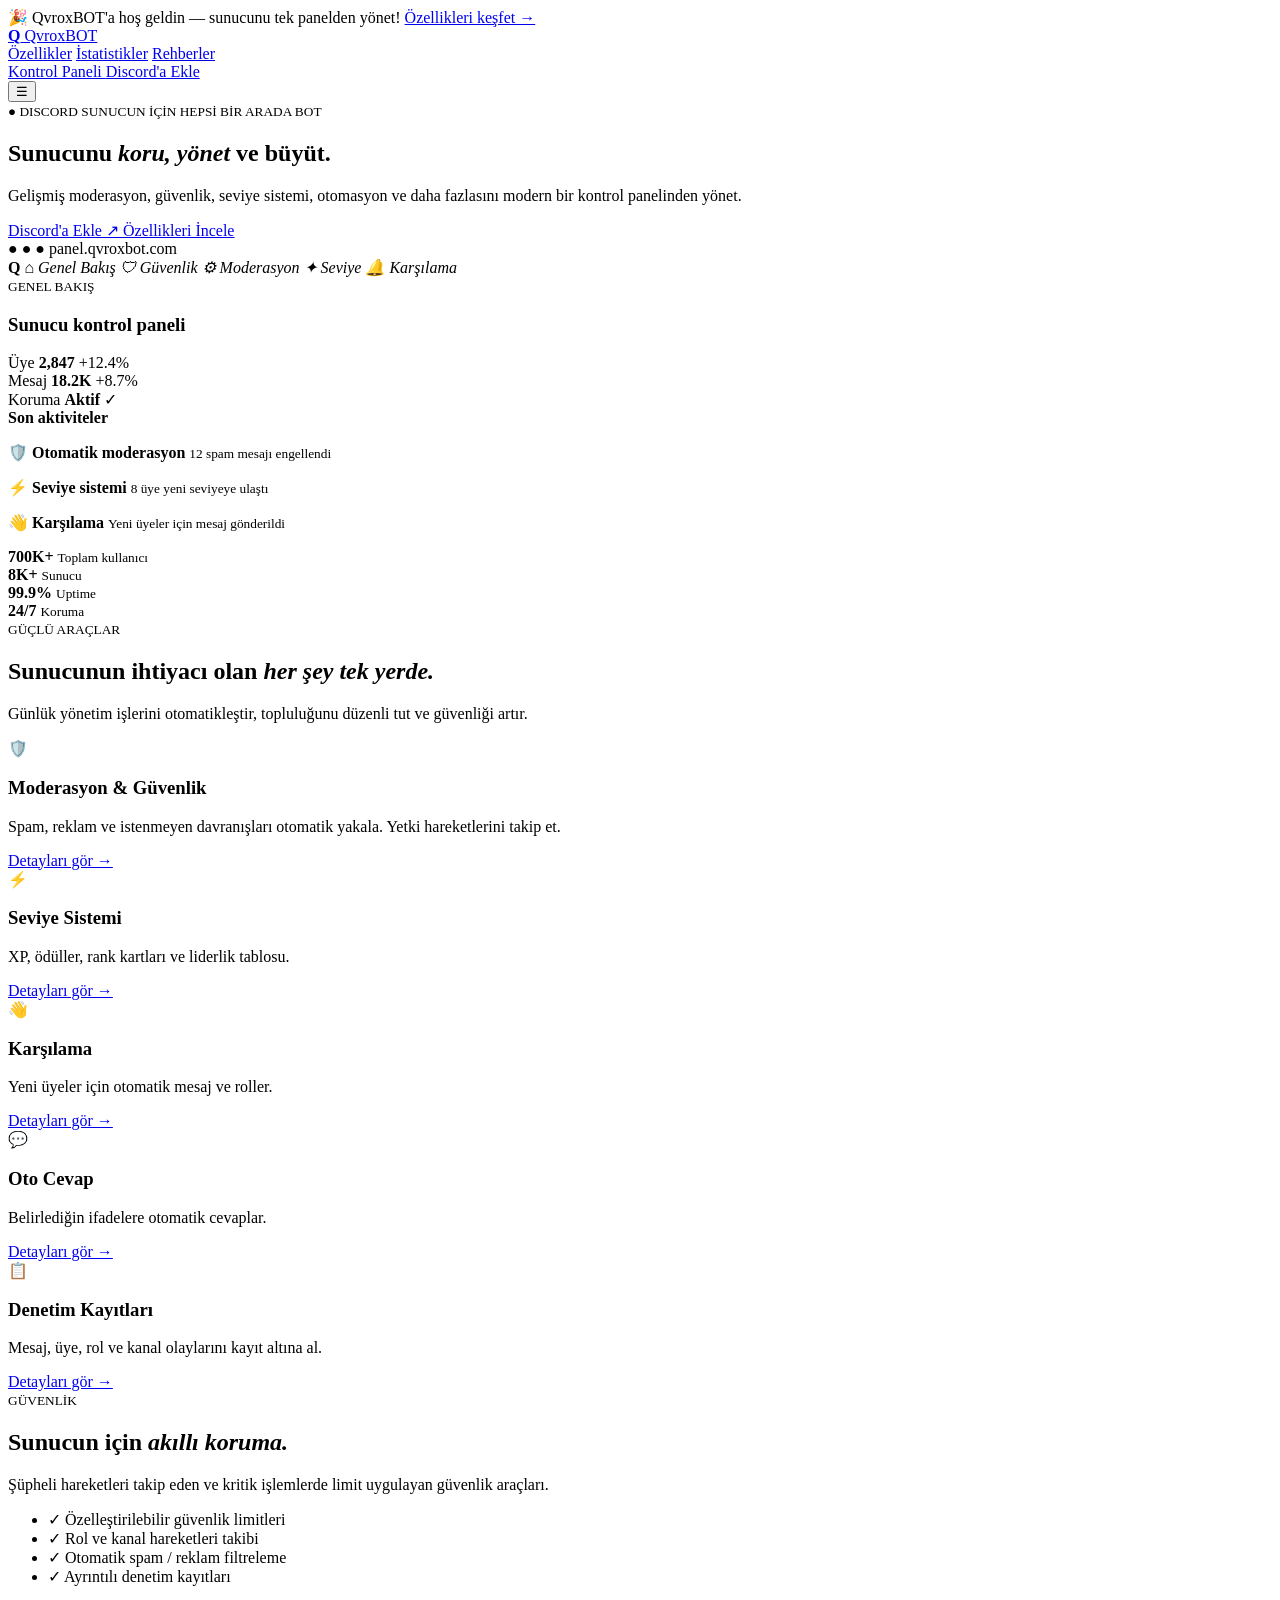
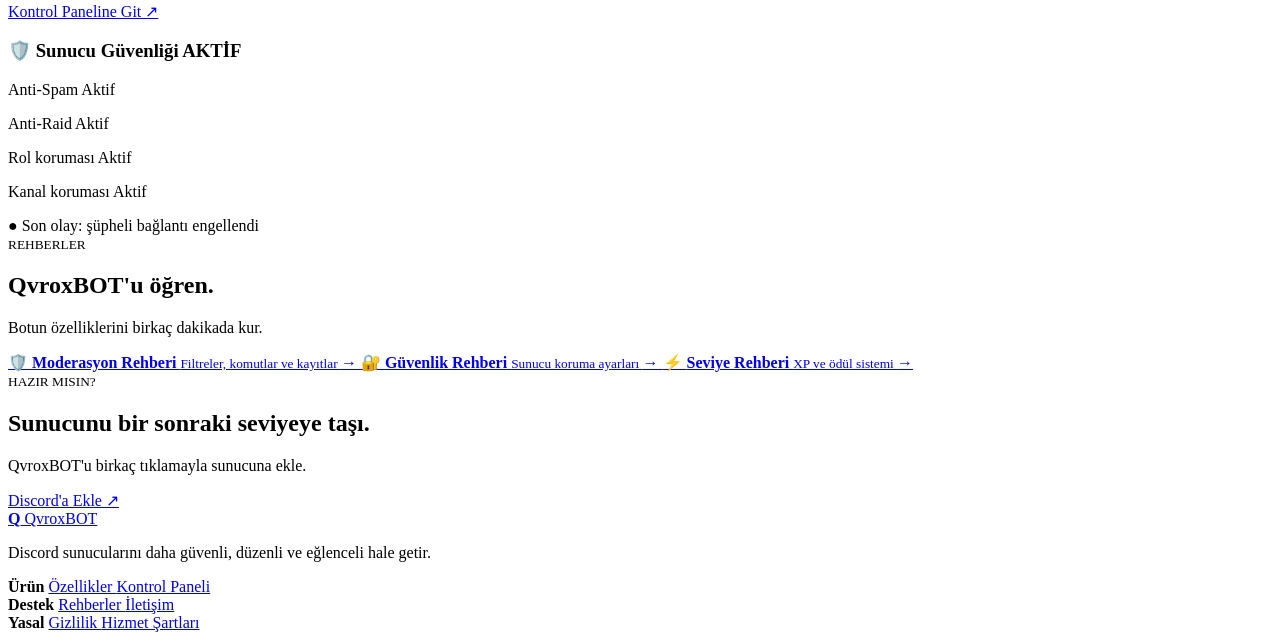
==== commit 7c59861b: "Update index.html" ====
--- a/index.html
+++ b/index.html
@@ -1,6529 +1,629 @@
 <!DOCTYPE html>
 <html lang="tr">
 <head>
-<meta charset="UTF-8">
-<meta name="viewport" content="width=device-width, initial-scale=1.0">
-
-<title>FunceBOT - Discord Sunucu Yönetim Botu</title>
-
-<link rel="stylesheet"
-href="https://cdnjs.cloudflare.com/ajax/libs/font-awesome/6.4.0/css/all.min.css">
-
-<link href="https://fonts.googleapis.com/css2?family=Poppins:wght@300;400;500;600;700;800&display=swap"
-rel="stylesheet">
-
-<style>
-
-:root {
-
-    --bg-color:#0b0714;
-    --card-bg:rgba(22,16,38,.78);
-
-    --border-color:rgba(168,85,247,.25);
-
-    --primary-purple:#a855f7;
-
-    --accent-glow:
-        0 0 20px rgba(168,85,247,.4);
-
-    --accent-glow-strong:
-        0 0 30px rgba(168,85,247,.7);
-
-    --gold-color:#ffd700;
-
-    --gold-border:
-        rgba(255,215,0,.6);
-
-    --gold-glow:
-        0 0 20px rgba(255,215,0,.4);
-
-    --text-color:#f1f5f9;
-
-    --text-muted:#94a3b8;
-
-}
-
-
-/* =========================
-   RESET
-========================= */
-
-* {
-
-    margin:0;
-    padding:0;
-
-    box-sizing:border-box;
-
-    font-family:'Poppins',sans-serif;
-
-    user-select:none;
-
-}
-
-
-html {
-
-    scroll-behavior:smooth;
-
-}
-
-
-body {
-
-    background-color:var(--bg-color);
-
-    background-image:
-
-        radial-gradient(
-            circle at 10% 10%,
-            rgba(168,85,247,.20) 0%,
-            transparent 35%
-        ),
-
-        radial-gradient(
-            circle at 90% 20%,
-            rgba(126,34,206,.16) 0%,
-            transparent 35%
-        ),
-
-        radial-gradient(
-            circle at 50% 100%,
-            rgba(88,28,135,.18) 0%,
-            transparent 40%
-        );
-
-    background-attachment:fixed;
-
-    color:var(--text-color);
-
-    min-height:100vh;
-
-    overflow-x:hidden;
-
-}
-
-
-/* =========================
-   PARTICLES
-========================= */
-
-#particle-canvas {
-
-    position:fixed;
-
-    inset:0;
-
-    width:100%;
-    height:100%;
-
-    z-index:-2;
-
-    pointer-events:none;
-
-}
-
-
-/* =========================
-   BACKGROUND GLOW
-========================= */
-
-body::before {
-
-    content:"";
-
-    position:fixed;
-
-    width:450px;
-    height:450px;
-
-    left:-180px;
-    top:20%;
-
-    background:
-        radial-gradient(
-            circle,
-            rgba(168,85,247,.10),
-            transparent 70%
-        );
-
-    pointer-events:none;
-
-    z-index:-1;
-
-}
-
-
-body::after {
-
-    content:"";
-
-    position:fixed;
-
-    width:500px;
-    height:500px;
-
-    right:-220px;
-    bottom:0;
-
-    background:
-        radial-gradient(
-            circle,
-            rgba(126,34,206,.10),
-            transparent 70%
-        );
-
-    pointer-events:none;
-
-    z-index:-1;
-
-}
-
-
-/* =========================
-   HEADER
-========================= */
-
-header {
-
-    position:fixed;
-
-    top:0;
-    left:0;
-
-    width:100%;
-
-    min-height:64px;
-
-    padding:12px 4%;
-
-    display:flex;
-
-    justify-content:space-between;
-
-    align-items:center;
-
-    background:rgba(11,7,20,.92);
-
-    backdrop-filter:blur(18px);
-
-    -webkit-backdrop-filter:blur(18px);
-
-    border-bottom:
-        1px solid var(--border-color);
-
-    z-index:1000;
-
-}
-
-
-.logo {
-
-    font-size:20px;
-
-    font-weight:800;
-
-    color:#fff;
-
-    text-decoration:none;
-
-    cursor:pointer;
-
-    letter-spacing:1px;
-
-    white-space:nowrap;
-
-}
-
-
-.logo span {
-
-    color:var(--primary-purple);
-
-    text-shadow:
-        0 0 15px rgba(168,85,247,.35);
-
-}
-
-
-/* =========================
-   MENU BUTTON
-========================= */
-
-.menu-toggle {
-
-    display:none;
-
-    color:var(--primary-purple);
-
-    cursor:pointer;
-
-    padding:7px 11px;
-
-    border:
-        1px solid var(--border-color);
-
-    border-radius:9px;
-
-    font-size:18px;
-
-    transition:.3s;
-
-    margin-left:auto;
-
-}
-
-
-.menu-toggle:hover {
-
-    border-color:var(--primary-purple);
-
-    box-shadow:var(--accent-glow);
-
-}
-
-
-/* =========================
-   NAV
-========================= */
-
-nav ul {
-
-    display:flex;
-
-    list-style:none;
-
-    gap:8px;
-
-    align-items:center;
-
-}
-
-
-nav a {
-
-    color:var(--text-muted);
-
-    text-decoration:none;
-
-    font-size:13px;
-
-    padding:7px 10px;
-
-    border-radius:7px;
-
-    transition:.3s;
-
-    cursor:pointer;
-
-    display:flex;
-
-    align-items:center;
-
-    gap:6px;
-
-    white-space:nowrap;
-
-}
-
-
-nav a:hover,
-nav a.active {
-
-    color:#fff;
-
-    text-shadow:
-        0 0 10px rgba(168,85,247,.6);
-
-}
-
-
-.nav-pro-btn {
-
-    color:var(--gold-color)!important;
-
-}
-
-
-.nav-control-btn {
-
-    color:#3b82f6!important;
-
-}
-
-
-.nav-admin-btn {
-
-    color:#ef4444!important;
-
-    display:none;
-
-}
-
-
-.btn-destek {
-
-    color:var(--primary-purple)!important;
-
-}
-
-
-/* =========================
-   HEADER USER
-========================= */
-
-#user-profile {
-
-    display:none;
-
-    align-items:center;
-
-    gap:10px;
-
-    background:rgba(30,41,59,.9);
-
-    padding:5px 8px 5px 6px;
-
-    border-radius:20px;
-
-    border:
-        1px solid var(--border-color);
-
-    cursor:pointer;
-
-}
-
-
-.user-main-info {
-
-    display:flex;
-
-    align-items:center;
-
-    gap:8px;
-
-}
-
-
-#user-avatar {
-
-    width:28px;
-    height:28px;
-
-    border-radius:50%;
-
-    border:
-        1.5px solid var(--primary-purple);
-
-    object-fit:cover;
-
-}
-
-
-.user-info-box {
-
-    display:flex;
-
-    flex-direction:column;
-
-}
-
-
-#user-name {
-
-    font-size:11px;
-
-    font-weight:600;
-
-    color:#fff;
-
-}
-
-
-#user-badge-text {
-
-    font-size:9px;
-
-    color:var(--gold-color);
-
-}
-
-
-.logout-btn {
-
-    color:#ef4444!important;
-
-    font-size:10px;
-
-    padding:4px 7px!important;
-
-    background:rgba(239,68,68,.12);
-
-    border:
-        1px solid rgba(239,68,68,.3);
-
-}
-
-
-/* =========================
-   CONTAINER
-========================= */
-
-.container {
-
-    max-width:1100px;
-
-    width:100%;
-
-    margin:auto;
-
-    padding:105px 20px 60px;
-
-    min-height:calc(100vh - 100px);
-
-}
-
-
-/* =========================
-   PAGE
-========================= */
-
-.page-section {
-
-    display:none;
-
-    animation:
-        fadeIn .4s ease forwards;
-
-}
-
-
-.page-section.active {
-
-    display:block;
-
-}
-
-
-@keyframes fadeIn {
-
-    from {
-
-        opacity:0;
-
-        transform:translateY(10px);
-
-    }
-
-    to {
-
-        opacity:1;
-
-        transform:translateY(0);
-
-    }
-
-}
-
-
-/* =========================
-   HERO
-========================= */
-
-.hero {
-
-    text-align:center;
-
-    padding:30px 10px;
-
-}
-
-
-.hero-badge {
-
-    display:inline-block;
-
-    padding:6px 16px;
-
-    border-radius:20px;
-
-    background:rgba(168,85,247,.12);
-
-    border:
-        1px solid var(--border-color);
-
-    color:var(--primary-purple);
-
-    font-size:13px;
-
-    font-weight:600;
-
-    margin-bottom:20px;
-
-}
-
-
-.hero h1 {
-
-    font-size:42px;
-
-    font-weight:800;
-
-    color:#fff;
-
-    line-height:1.2;
-
-    margin-bottom:18px;
-
-}
-
-
-.hero h1 span {
-
-    color:var(--primary-purple);
-
-    text-shadow:var(--accent-glow);
-
-}
-
-
-.hero p {
-
-    color:var(--text-muted);
-
-    max-width:650px;
-
-    margin:0 auto 25px;
-
-    font-size:15px;
-
-    line-height:1.6;
-
-}
-
-
-/* =========================
-   BUTTONS
-========================= */
-
-.btn-group {
-
-    display:flex;
-
-    justify-content:center;
-
-    gap:12px;
-
-    flex-wrap:wrap;
-
-}
-
-
-.btn {
-
-    padding:10px 20px;
-
-    border-radius:10px;
-
-    font-weight:600;
-
-    text-decoration:none;
-
-    display:inline-flex;
-
-    align-items:center;
-
-    justify-content:center;
-
-    gap:8px;
-
-    font-size:13px;
-
-    cursor:pointer;
-
-    border:none;
-
-    transition:.3s;
-
-}
-
-
-.btn:hover {
-
-    transform:translateY(-2px);
-
-}
-
-
-.btn-primary {
-
-    background:var(--primary-purple);
-
-    color:#fff;
-
-    box-shadow:var(--accent-glow);
-
-}
-
-
-.btn-discord {
-
-    background:#5865F2;
-
-    color:#fff;
-
-}
-
-
-.btn-gold-outline {
-
-    background:rgba(255,215,0,.05);
-
-    color:var(--gold-color);
-
-    border:
-        1px solid var(--gold-border);
-
-}
-
-
-/* =========================
-   FORMS
-========================= */
-
-.form-control,
-.form-select {
-
-    width:100%;
-
-    padding:12px;
-
-    background:rgba(15,23,42,.8);
-
-    border:
-        1px solid var(--border-color);
-
-    border-radius:8px;
-
-    color:#fff;
-
-    margin-bottom:15px;
-
-    font-size:13px;
-
-    outline:none;
-
-}
-
-
-.form-control:focus,
-.form-select:focus {
-
-    border-color:var(--primary-purple);
-
-    box-shadow:
-        0 0 12px rgba(168,85,247,.12);
-
-}
-
-
-textarea.form-control {
-
-    min-height:90px;
-
-    resize:vertical;
-
-}
-
-
-/* =========================
-   STATS
-========================= */
-
-.stats-bar {
-
-    display:grid;
-
-    grid-template-columns:
-        repeat(3,1fr);
-
-    gap:20px;
-
-    background:var(--card-bg);
-
-    border:
-        1px solid var(--border-color);
-
-    border-radius:16px;
-
-    padding:20px;
-
-    text-align:center;
-
-    margin-bottom:35px;
-
-}
-
-
-.stat-item h3 {
-
-    font-size:24px;
-
-    color:var(--primary-purple);
-
-}
-
-
-.stat-item p {
-
-    font-size:12px;
-
-    color:var(--text-muted);
-
-}
-
-
-/* =========================
-   GRID
-========================= */
-
-.grid-3 {
-
-    display:grid;
-
-    grid-template-columns:
-        repeat(auto-fit,minmax(250px,1fr));
-
-    gap:15px;
-
-}
-
-
-/* =========================
-   CARD
-========================= */
-
-.card {
-
-    background:var(--card-bg);
-
-    border:
-        1px solid var(--border-color);
-
-    border-radius:16px;
-
-    padding:20px;
-
-    backdrop-filter:blur(12px);
-
-    -webkit-backdrop-filter:blur(12px);
-
-    transition:.3s;
-
-    margin-bottom:15px;
-
-}
-
-
-.card:hover {
-
-    border-color:var(--primary-purple);
-
-    box-shadow:var(--accent-glow);
-
-    transform:translateY(-2px);
-
-}
-
-
-.card-icon {
-
-    font-size:22px;
-
-    color:var(--primary-purple);
-
-    margin-bottom:12px;
-
-}
-
-
-.card h3 {
-
-    font-size:16px;
-
-    color:#fff;
-
-    margin-bottom:8px;
-
-}
-
-
-.card p {
-
-    font-size:13px;
-
-    color:var(--text-muted);
-
-    line-height:1.5;
-
-}
-
-
-.section-title {
-
-    text-align:center;
-
-    font-size:22px;
-
-    font-weight:800;
-
-    color:#fff;
-
-    margin-bottom:20px;
-
-}
-
-
-/* =========================
-   STEPS
-========================= */
-
-.step-card {
-
-    background:rgba(15,23,42,.6);
-
-    border:
-        1px solid var(--border-color);
-
-    border-radius:14px;
-
-    padding:18px;
-
-    display:flex;
-
-    align-items:flex-start;
-
-    gap:15px;
-
-}
-
-
-.step-number {
-
-    background:rgba(168,85,247,.2);
-
-    color:var(--primary-purple);
-
-    border:
-        1px solid var(--primary-purple);
-
-    width:36px;
-
-    height:36px;
-
-    border-radius:50%;
-
-    display:flex;
-
-    align-items:center;
-
-    justify-content:center;
-
-    font-weight:800;
-
-    flex-shrink:0;
-
-}
-
-
-/* =========================
-   GUILDS / USERS
-========================= */
-
-.guild-card,
-.active-user-card,
-.badge-admin-row {
-
-    display:flex;
-
-    justify-content:space-between;
-
-    align-items:center;
-
-    background:rgba(15,23,42,.7);
-
-    padding:12px 16px;
-
-    border-radius:12px;
-
-    border:
-        1px solid var(--border-color);
-
-    margin-bottom:10px;
-
-    gap:10px;
-
-}
-
-
-.guild-info,
-.active-user-info {
-
-    display:flex;
-
-    align-items:center;
-
-    gap:12px;
-
-}
-
-
-.guild-info img,
-.guild-icon-placeholder,
-.active-user-info img {
-
-    width:38px;
-
-    height:38px;
-
-    border-radius:50%;
-
-    border:
-        2px solid var(--primary-purple);
-
-    object-fit:cover;
-
-    display:flex;
-
-    align-items:center;
-
-    justify-content:center;
-
-    background:#1e293b;
-
-    color:#fff;
-
-    flex-shrink:0;
-
-}
-
-
-/* =========================
-   PROFILE
-========================= */
-
-.profile-card {
-
-    max-width:700px;
-
-    margin:auto;
-
-    overflow:hidden;
-
-}
-
-
-.profile-banner {
-
-    height:110px;
-
-    background:
-
-        radial-gradient(
-            circle at 20% 30%,
-            rgba(168,85,247,.8),
-            transparent 40%
-        ),
-
-        radial-gradient(
-            circle at 80% 70%,
-            rgba(59,130,246,.5),
-            transparent 40%
-        ),
-
-        #151021;
-
-    border-radius:12px;
-
-    margin:-5px -5px 0;
-
-}
-
-
-.profile-main {
-
-    position:relative;
-
-    margin-top:-42px;
-
-    padding:0 15px;
-
-}
-
-
-.profile-avatar {
-
-    width:90px;
-
-    height:90px;
-
-    border-radius:50%;
-
-    object-fit:cover;
-
-    border:4px solid #151021;
-
-    box-shadow:
-        0 0 25px rgba(168,85,247,.5);
-
-}
-
-
-.profile-name {
-
-    font-size:23px;
-
-    color:#fff;
-
-    margin-top:10px;
-
-}
-
-
-.profile-id {
-
-    color:var(--text-muted);
-
-    font-size:11px;
-
-}
-
-
-.profile-bio {
-
-    color:var(--text-muted);
-
-    font-size:13px;
-
-    margin:12px 0;
-
-    line-height:1.6;
-
-}
-
-
-.badges-container {
-
-    display:flex;
-
-    flex-wrap:wrap;
-
-    gap:7px;
-
-    margin:12px 0;
-
-}
-
-
-.profile-badge {
-
-    display:inline-flex;
-
-    align-items:center;
-
-    gap:5px;
-
-    padding:5px 9px;
-
-    border-radius:8px;
-
-    font-size:10px;
-
-    font-weight:700;
-
-    border:
-        1px solid rgba(255,255,255,.15);
-
-    background:rgba(255,255,255,.06);
-
-    color:#fff;
-
-}
-
-
-.badge-founder {
-
-    color:#ffd700;
-
-    border-color:rgba(255,215,0,.45);
-
-    background:rgba(255,215,0,.1);
-
-}
-
-
-.badge-admin {
-
-    color:#ef4444;
-
-    border-color:rgba(239,68,68,.4);
-
-    background:rgba(239,68,68,.1);
-
-}
-
-
-.badge-developer {
-
-    color:#3b82f6;
-
-    border-color:rgba(59,130,246,.4);
-
-    background:rgba(59,130,246,.1);
-
-}
-
-
-.badge-pro {
-
-    color:#ffd700;
-
-    border-color:rgba(255,215,0,.5);
-
-    background:rgba(255,215,0,.1);
-
-}
-
-
-.badge-booster {
-
-    color:#f472b6;
-
-    border-color:rgba(244,114,182,.4);
-
-    background:rgba(244,114,182,.1);
-
-}
-
-
-.badge-bug {
-
-    color:#22c55e;
-
-    border-color:rgba(34,197,94,.4);
-
-    background:rgba(34,197,94,.1);
-
-}
-
-
-.badge-staff {
-
-    color:#5865f2;
-
-    border-color:rgba(88,101,242,.4);
-
-    background:rgba(88,101,242,.1);
-
-}
-
-
-.profile-stats {
-
-    display:grid;
-
-    grid-template-columns:
-        repeat(3,1fr);
-
-    gap:10px;
-
-    margin:20px 0;
-
-}
-
-
-.profile-stat {
-
-    background:rgba(15,23,42,.65);
-
-    border:
-        1px solid rgba(255,255,255,.05);
-
-    border-radius:10px;
-
-    padding:12px;
-
-    text-align:center;
-
-}
-
-
-.profile-stat strong {
-
-    display:block;
-
-    color:#fff;
-
-    font-size:17px;
-
-}
-
-
-.profile-stat span {
-
-    color:var(--text-muted);
-
-    font-size:10px;
-
-}
-
-
-/* =========================
-   ADMIN
-========================= */
-
-.admin-search {
-
-    position:relative;
-
-}
-
-
-.admin-search i {
-
-    position:absolute;
-
-    left:12px;
-
-    top:13px;
-
-    color:var(--text-muted);
-
-}
-
-
-.admin-search input {
-
-    padding-left:35px;
-
-}
-
-
-.badge-remove {
-
-    background:#ef4444;
-
-    color:#fff;
-
-    border:none;
-
-    border-radius:6px;
-
-    padding:4px 8px;
-
-    cursor:pointer;
-
-    font-size:10px;
-
-}
-
-
-/* =========================
-   REGISTERED USERS
-========================= */
-
-.registered-user-card {
-
-    display:flex;
-
-    align-items:center;
-
-    justify-content:space-between;
-
-    gap:12px;
-
-    background:rgba(15,23,42,.65);
-
-    border:
-        1px solid rgba(168,85,247,.18);
-
-    border-radius:12px;
-
-    padding:12px 14px;
-
-    margin-bottom:8px;
-
-    transition:.25s;
-
-}
-
-
-.registered-user-card:hover {
-
-    border-color:var(--primary-purple);
-
-    transform:translateX(2px);
-
-}
-
-
-.registered-user-left {
-
-    display:flex;
-
-    align-items:center;
-
-    gap:11px;
-
-    min-width:0;
-
-}
-
-
-.registered-user-avatar {
-
-    width:42px;
-
-    height:42px;
-
-    border-radius:50%;
-
-    object-fit:cover;
-
-    border:
-        2px solid var(--primary-purple);
-
-    flex-shrink:0;
-
-}
-
-
-.registered-user-name {
-
-    color:#fff;
-
-    font-size:13px;
-
-    font-weight:600;
-
-    overflow:hidden;
-
-    text-overflow:ellipsis;
-
-    white-space:nowrap;
-
-}
-
-
-.registered-user-id {
-
-    color:var(--text-muted);
-
-    font-size:9px;
-
-    margin-top:2px;
-
-}
-
-
-.registered-user-status {
-
-    color:#22c55e;
-
-    font-size:9px;
-
-    white-space:nowrap;
-
-}
-
-
-/* =========================
-   FOOTER
-========================= */
-
-footer {
-
-    text-align:center;
-
-    padding:20px;
-
-    border-top:
-        1px solid var(--border-color);
-
-    background:rgba(11,7,20,.95);
-
-    color:var(--text-muted);
-
-    font-size:12px;
-
-}
-
-
-footer span {
-
-    color:var(--primary-purple);
-
-}
-
-
-.footer-links {
-
-    margin-top:8px;
-
-    display:flex;
-
-    justify-content:center;
-
-    gap:15px;
-
-}
-
-
-.footer-links a {
-
-    color:var(--text-muted);
-
-    text-decoration:none;
-
-}
-
-
-/* =========================
-   MOBILE
-========================= */
-
-@media(max-width:990px) {
-
-    header {
-
-        padding:12px 16px;
-
-    }
-
-
-    /*
-       3 çizgi artık sağda
-    */
-
-    .menu-toggle {
-
-        display:block;
-
-        margin-left:auto;
-
-    }
-
-
-    nav {
-
-        position:absolute;
-
-        top:100%;
-
-        left:0;
-
-        width:100%;
-
-    }
-
-
-    nav ul {
-
-        position:absolute;
-
-        top:0;
-
-        left:0;
-
-        width:100%;
-
-        background:rgba(11,7,20,.98);
-
-        backdrop-filter:blur(20px);
-
-        -webkit-backdrop-filter:blur(20px);
-
-        flex-direction:column;
-
-        padding:15px;
-
-        display:none;
-
-        border-bottom:
-            1px solid var(--border-color);
-
-    }
-
-
-    nav ul.show {
-
-        display:flex;
-
-    }
-
-
-    nav ul li {
-
-        width:100%;
-
-    }
-
-
-    nav a {
-
-        width:100%;
-
-        justify-content:center;
-
-        padding:10px;
-
-    }
-
-
-    #user-profile {
-
-        width:100%;
-
-        justify-content:space-between;
-
-    }
-
-
-    .container {
-
-        padding-top:90px;
-
-    }
-
-
-    .hero h1 {
-
-        font-size:27px;
-
-    }
-
-
-    .hero p {
-
-        font-size:13px;
-
-    }
-
-
-    .btn-group {
-
-        flex-direction:column;
-
-    }
-
-
-    .btn-group .btn {
-
-        width:100%;
-
-    }
-
-
-    .stats-bar {
-
-        grid-template-columns:1fr;
-
-    }
-
-
-    .guild-card,
-    .active-user-card,
-    .badge-admin-row {
-
-        flex-direction:column;
-
-        align-items:flex-start;
-
-    }
-
-
-    .guild-card .btn,
-    .guild-card a {
-
-        width:100%;
-
-    }
-
-
-    .profile-stats {
-
-        grid-template-columns:
-            1fr 1fr 1fr;
-
-    }
-
-
-    .registered-user-card {
-
-        align-items:flex-start;
-
-    }
-
-}
-
-
-/* =========================
-   SMALL MOBILE
-========================= */
-
-@media(max-width:500px) {
-
-    .logo {
-
-        font-size:18px;
-
-    }
-
-
-    .menu-toggle {
-
-        font-size:17px;
-
-    }
-
-
-    .container {
-
-        padding-left:12px;
-
-        padding-right:12px;
-
-    }
-
-
-    .card {
-
-        padding:16px;
-
-    }
-
-
-    .hero {
-
-        padding:20px 5px;
-
-    }
-
-
-    .hero h1 {
-
-        font-size:24px;
-
-    }
-
-}
-
-</style>
+    <meta charset="UTF-8">
+    <meta name="viewport" content="width=device-width, initial-scale=1.0">
+
+    <title>FunceBOT — Discord Moderasyon</title>
+
+    <link rel="preconnect" href="https://fonts.googleapis.com">
+    <link rel="preconnect" href="https://fonts.gstatic.com" crossorigin>
+
+    <link
+        href="https://fonts.googleapis.com/css2?family=Inter:wght@400;500;600;700;800&display=swap"
+        rel="stylesheet"
+    >
+
+    <link rel="stylesheet" href="style.css">
 </head>
 
-
 <body>
 
-
-<!-- PARTICLES -->
-
-<canvas id="particle-canvas"></canvas>
-
-
-<!-- HEADER -->
-
-<header>
-
-<a
-class="logo"
-onclick="switchTab('ana-sayfa')">
-
-Funce<span>BOT</span>
-
-</a>
-
-
-<!-- MOBILE MENU -->
-
-<div
-class="menu-toggle"
-id="menuToggle"
-onclick="toggleMenu()">
-
-<i class="fa-solid fa-bars"></i>
-
-</div>
-
-
-<nav>
-
-<ul id="navMenu">
-
-
-<li>
-
-<a
-class="nav-btn active"
-onclick="switchTab('ana-sayfa',this)">
-
-Ana Sayfa
-
-</a>
-
-</li>
-
-
-<li>
-
-<a
-class="nav-btn"
-onclick="switchTab('ozellikler',this)">
-
-Özellikler
-
-</a>
-
-</li>
-
-
-<!-- PROFİL FUNCE PRO'DAN ÖNCE -->
-
-<li>
-
-<a
-class="nav-btn"
-onclick="switchTab('profilim',this)">
-
-<i class="fa-solid fa-user"></i>
-
-Profil
-
-</a>
-
-</li>
-
-
-<li>
-
-<a
-class="nav-btn nav-pro-btn"
-onclick="switchTab('funce-pro',this)">
-
-<i class="fa-solid fa-crown"></i>
-
-Funce Pro
-
-</a>
-
-</li>
-
-
-<li>
-
-<a
-class="nav-btn nav-control-btn"
-onclick="switchTab('kontrol-paneli',this)">
-
-<i class="fa-solid fa-sliders"></i>
-
-Kontrol Paneli
-
-</a>
-
-</li>
-
-
-<li>
-
-<a
-class="nav-btn nav-admin-btn"
-id="adminNavLink"
-onclick="switchTab('admin-panel',this)">
-
-<i class="fa-solid fa-shield-halved"></i>
-
-Admin Panel
-
-</a>
-
-</li>
-
-
-<!-- DESTEK SUNUCUSU -->
-
-<li>
-
-<a
-href="https://discord.gg/jSm2n5Jp2k"
-target="_blank"
-class="nav-btn btn-destek">
-
-<i class="fa-brands fa-discord"></i>
-
-Destek Sunucusu
-
-</a>
-
-</li>
-
-
-<!-- USER -->
-
-<li id="user-profile-li">
-
-<div
-id="user-profile"
-onclick="openProfileTab()">
-
-
-<div class="user-main-info">
-
-
-<img
-id="user-avatar"
-src="https://i.imgur.com/QjSrqWd.png">
-
-
-<div class="user-info-box">
-
-<span id="user-name">
-
-Kullanıcı
-
-</span>
-
-
-<span id="user-badge-text">
-
-Üye
-
-</span>
-
-</div>
-
-</div>
-
-
-<a
-href="#"
-class="logout-btn"
-onclick="event.stopPropagation();logout()">
-
-<i class="fa-solid fa-right-from-bracket"></i>
-
-Çıkış
-
-</a>
-
-
-</div>
-
-</li>
-
-
-</ul>
-
-</nav>
-
-</header>
-
-
-
-<div class="container">
-
-
-<!-- =====================================================
-     ANA SAYFA
-===================================================== -->
-
-<section
-id="ana-sayfa"
-class="page-section active">
-
-
-<div class="hero">
-
-
-<div class="hero-badge">
-
-Discord Sunucu Yönetimi
-
-</div>
-
-
-<h1>
-
-Sunucunu
-<span>FunceBOT</span>
-ile Üst Seviyeye Taşı
-
-</h1>
-
-
-<p>
-
-Gelişmiş moderasyon araçları,
-hızlı altyapı ve güçlü Pro
-seçenekleriyle topluluğunu
-eksiksiz yönet.
-
-</p>
-
-
-<div class="btn-group">
-
-
-<a
-href="https://discord.com/oauth2/authorize?client_id=1534831879918977145&scope=bot%20applications.commands&permissions=8866461766385663"
-target="_blank"
-class="btn btn-primary">
-
-<i class="fa-solid fa-plus"></i>
-
-Botu Sunucuna Ekle
-
-</a>
-
-
-<a
-href="https://funce-linked-roles.onrender.com/api/auth/discord"
-class="btn btn-discord"
-id="login-discord-btn">
-
-<i class="fa-brands fa-discord"></i>
-
-Discord ile Giriş Yap
-
-</a>
-
-
-<button
-class="btn btn-gold-outline"
-onclick="switchTab('funce-pro')">
-
-<i class="fa-solid fa-crown"></i>
-
-Funce Pro'yu İncele
-
-</button>
-
-
-</div>
-
-</div>
-
-
-
-<!-- STATS -->
-
-<div class="stats-bar">
-
-
-<div class="stat-item">
-
-<h3>99.9%</h3>
-
-<p>
-Uptime Süresi
-</p>
-
-</div>
-
-
-<div class="stat-item">
-
-<h3 id="home-user-count">
-0
-</h3>
-
-<p>
-Kayıtlı Kullanıcı
-</p>
-
-</div>
-
-
-<div class="stat-item">
-
-<h3>&lt;10ms</h3>
-
-<p>
-Yanıt Süresi
-</p>
-
-</div>
-
-
-</div>
-
-
-
-<!-- SYSTEM -->
-
-<div class="card">
-
-
-<h3 style="margin-bottom:15px;">
-
-<i
-class="fa-solid fa-circle-dot"
-style="color:#22c55e">
-
-</i>
-
-Canlı Sistem & Bot Durumu
-
-</h3>
-
-
-<div class="grid-3">
-
-
-<div class="card">
-
-<p>
-Gecikme
-</p>
-
-<h3
-style="color:var(--primary-purple)">
-
-8 ms
-
-</h3>
-
-</div>
-
-
-<div class="card">
-
-<p>
-İşlenen Komutlar
-</p>
-
-<h3 style="color:#3b82f6">
-
-Slash Komutları Yakında...
-
-</h3>
-
-</div>
-
-
-<div class="card">
-
-<p>
-Bellek Kullanımı
-</p>
-
-<h3 style="color:var(--gold-color)">
-
-%18
-
-</h3>
-
-</div>
-
-
-</div>
-
-</div>
-
-
-
-<!-- ÖNE ÇIKAN -->
-
-<h2 class="section-title">
-
-Öne Çıkan Modüller
-
-</h2>
-
-
-<div class="grid-3">
-
-
-<div class="card">
-
-<div class="card-icon">
-
-<i class="fa-solid fa-shield-halved"></i>
-
-</div>
-
-<h3>
-Gelişmiş Koruma
-</h3>
-
-<p>
-Spam, küfür ve izinsiz reklamları
-otomatik olarak kontrol edin.
-</p>
-
-</div>
-
-
-<div class="card">
-
-<div class="card-icon">
-
-<i class="fa-solid fa-robot"></i>
-
-</div>
-
-<h3>
-Oto Rol & Kayıt
-</h3>
-
-<p>
-Yeni üyeler için otomatik rol
-ve gelişmiş kayıt sistemi.
-</p>
-
-</div>
-
-
-<div class="card">
-
-<div class="card-icon">
-
-<i class="fa-solid fa-ticket"></i>
-
-</div>
-
-<h3>
-Ticket Sistemi
-</h3>
-
-<p>
-Tek tıkla özel destek kanalları oluşturun.
-</p>
-
-</div>
-
-
-<div class="card">
-
-<div class="card-icon">
-
-<i class="fa-solid fa-music"></i>
-
-</div>
-
-<h3>
-Müzik & Eğlence
-</h3>
-
-<p>
-Topluluğunuz için eğlence ve
-müzik sistemleri.
-</p>
-
-</div>
-
-
-</div>
-
-
-
-<h2 class="section-title">
-
-3 Adımda Başla
-
-</h2>
-
-
-<div
-style="
-display:flex;
-flex-direction:column;
-gap:12px">
-
-<div class="step-card">
-
-<div class="step-number">
-1
-</div>
-
-<div>
-
-<h4>
-Botu Sunucuna Davet Et
-</h4>
-
-<p>
-Botu sunucuna ekle ve gerekli
-izinleri onayla.
-</p>
-
-</div>
-
-</div>
-
-
-<div class="step-card">
-
-<div class="step-number">
-2
-</div>
-
-<div>
-
-<h4>
-Discord ile Giriş Yap
-</h4>
-
-<p>
-Discord hesabını FunceBOT
-ile bağla.
-</p>
-
-</div>
-
-</div>
-
-
-<div class="step-card">
-
-<div class="step-number">
-3
-</div>
-
-<div>
-
-<h4>
-Kontrol Panelinden Yönet
-</h4>
-
-<p>
-Sunucularını ve bot ayarlarını yönet.
-</p>
-
-</div>
-
-</div>
-
-</div>
-
-
-</section>
-
-
-
-<!-- =====================================================
-     PROFİL
-===================================================== -->
-
-<section
-id="profilim"
-class="page-section">
-
-
-<h2 class="section-title">
-
-<i class="fa-solid fa-id-card"></i>
-
-Profilim
-
-</h2>
-
-
-<div
-id="profile-page-locked"
-style="
-text-align:center;
-padding:50px 20px;
-display:none">
-
-<div
-style="font-size:45px;color:#ef4444">
-
-<i class="fa-solid fa-lock"></i>
-
-</div>
-
-
-<h3 style="margin:15px 0">
-
-Profil Alanı Kilitli
-
-</h3>
-
-
-<p
-style="
-color:var(--text-muted);
-margin-bottom:20px">
-
-Profilini görmek için Discord
-ile giriş yapmalısın.
-
-</p>
-
-
-<a
-href="https://funce-linked-roles.onrender.com/api/auth/discord"
-class="btn btn-discord">
-
-<i class="fa-brands fa-discord"></i>
-
-Discord ile Giriş Yap
-
-</a>
-
-</div>
-
-
-
-<div
-id="profile-page-content"
-style="display:none">
-
-
-<div class="card profile-card">
-
-
-<div class="profile-banner"></div>
-
-
-<div class="profile-main">
-
-
-<img
-id="page-user-avatar"
-class="profile-avatar"
-src="https://i.imgur.com/QjSrqWd.png">
-
-
-<h2
-id="page-user-name"
-class="profile-name">
-
-Kullanıcı
-
-</h2>
-
-
-<div
-id="page-user-id"
-class="profile-id">
-
-ID: -
-
-</div>
-
-
-<div
-id="profile-badges"
-class="badges-container">
-
-</div>
-
-
-<p
-id="page-user-bio"
-class="profile-bio">
-
-Henüz biyografi eklenmemiş.
-
-</p>
-
-
-<div class="profile-stats">
-
-
-<div class="profile-stat">
-
-<strong id="profile-guild-count">
-0
-</strong>
-
-<span>
-Sunucu
-</span>
-
-</div>
-
-
-<div class="profile-stat">
-
-<strong id="profile-badge-count">
-0
-</strong>
-
-<span>
-Rozet
-</span>
-
-</div>
-
-
-<div class="profile-stat">
-
-<strong id="profile-status">
-Aktif
-</strong>
-
-<span>
-Durum
-</span>
-
-</div>
-
-
-</div>
-
-
-</div>
-
-</div>
-
-
-<br>
-<div class="card">
-
-
-<h3>
-
-<i class="fa-solid fa-pen-to-square"></i>
-
-Profil Bilgilerini Düzenle
-
-</h3>
-
-
-<label>
-Görünen Ad
-</label>
-
-
-<input
-id="manual-name-input"
-class="form-control"
-placeholder="Adın">
-
-
-<label>
-Biyografi
-</label>
-
-
-<textarea
-id="manual-bio-input"
-class="form-control"
-maxlength="250"
-placeholder="Kendin hakkında bir şeyler yaz...">
-</textarea>
-
-
-<label>
-Profil Fotoğrafı URL
-</label>
-
-
-<input
-id="manual-avatar-input"
-class="form-control"
-placeholder="https://...">
-
-
-<label>
-Tema
-</label>
-
-
-<select
-id="edit-theme-select"
-class="form-select">
-
-
-<option value="#a855f7">
-Mor
-</option>
-
-
-<option value="#ffd700">
-Altın - Pro
-</option>
-
-
-<option value="#ef4444">
-Kırmızı - Admin
-</option>
-
-
-<option value="#3b82f6">
-Mavi - Developer
-</option>
-
-
-<option value="#22c55e">
-Yeşil
-</option>
-
-
-</select>
-
-
-<button
-class="btn btn-primary"
-style="width:100%"
-onclick="saveManualProfile()">
-
-<i class="fa-solid fa-floppy-disk"></i>
-
-Değişiklikleri Kaydet
-
-</button>
-
-
-</div>
-
-</div>
-
-</section>
-
-
-
-<!-- =====================================================
-     ÖZELLİKLER
-===================================================== -->
-
-<section
-id="ozellikler"
-class="page-section">
-
-
-<h2 class="section-title">
-
-Bot Özellikleri
-
-</h2>
-
-
-<div class="grid-3">
-
-
-<div class="card">
-
-<div class="card-icon">
-<i class="fa-solid fa-user-gear"></i>
-</div>
-
-<h3>
-Oto Moderasyon
-</h3>
-
-<p>
-Reklam, küfür ve kelime filtreleme sistemleri.
-</p>
-
-</div>
-
-
-<div class="card">
-
-<div class="card-icon">
-<i class="fa-solid fa-ticket"></i>
-</div>
-
-<h3>
-Ticket
-</h3>
-
-<p>
-Gelişmiş destek kanalları oluşturun.
-</p>
-
-</div>
-
-
-<div class="card">
-
-<div class="card-icon">
-<i class="fa-solid fa-chart-line"></i>
-</div>
-
-<h3>
-İstatistikler
-</h3>
-
-<p>
-Sunucu aktivitesini takip edin.
-</p>
-
-</div>
-
-
-<div class="card">
-
-<div class="card-icon">
-<i class="fa-solid fa-ranking-star"></i>
-</div>
-
-<h3>
-Level Sistemi
-</h3>
-
-<p>
-XP ve seviye sistemi ile üyeleri ödüllendirin.
-</p>
-
-</div>
-
-
-<div class="card">
-
-<div class="card-icon">
-<i class="fa-solid fa-gift"></i>
-</div>
-
-<h3>
-Çekiliş
-</h3>
-
-<p>
-Kolay ve otomatik çekiliş sistemi.
-</p>
-
-</div>
-
-
-<div class="card">
-
-<div class="card-icon">
-<i class="fa-solid fa-gamepad"></i>
-</div>
-
-<h3>
-Eğlence
-</h3>
-
-<p>
-Sunucunuz için çeşitli eğlence komutları.
-</p>
-
-</div>
-
-
-</div>
-
-</section>
-
-
-
-<!-- =====================================================
-     PRO
-===================================================== -->
-
-<section
-id="funce-pro"
-class="page-section">
-
-
-<h2
-class="section-title"
-style="color:var(--gold-color)">
-
-<i class="fa-solid fa-crown"></i>
-
-Funce Pro
-
-</h2>
-
-
-<p
-style="
-text-align:center;
-color:var(--text-muted);
-margin-bottom:25px">
-
-Topluluğunuz için özel VIP özellikler.
-
-</p>
-
-
-<div class="grid-3">
-
-
-<div class="card">
-
-<div
-class="card-icon"
-style="color:var(--gold-color)">
-
-<i class="fa-solid fa-crown"></i>
-
-</div>
-
-<h3>
-Özel Bot Profili
-</h3>
-
-<p>
-Botun isim, avatar ve durumunu özelleştirin.
-</p>
-
-</div>
-
-
-<div class="card">
-
-<div
-class="card-icon"
-style="color:var(--gold-color)">
-
-<i class="fa-solid fa-server"></i>
-
-</div>
-
-<h3>
-Öncelikli Sunucu
-</h3>
-
-<p>
-Pro kullanıcılar için yüksek performanslı altyapı.
-</p>
-
-</div>
-
-
-<div class="card">
-
-<div
-class="card-icon"
-style="color:var(--gold-color)">
-
-<i class="fa-solid fa-headset"></i>
-
-</div>
-
-<h3>
-Öncelikli Destek
-</h3>
-
-<p>
-Pro kullanıcılar için öncelikli teknik destek.
-</p>
-
-</div>
-
-
-</div>
-
-</section>
-
-
-
-<!-- =====================================================
-     KONTROL PANELİ
-===================================================== -->
-
-<section
-id="kontrol-paneli"
-class="page-section">
-
-
-<div
-id="control-panel-locked"
-style="
-text-align:center;
-padding:50px">
-
-<i
-class="fa-solid fa-lock"
-style="
-font-size:45px;
-color:#ef4444">
-
-</i>
-
-
-<h2 style="margin:15px 0">
-
-Erişim Engellendi
-
-</h2>
-
-
-<p
-style="
-color:var(--text-muted);
-margin-bottom:20px">
-
-Kontrol panelini kullanmak için giriş yapmalısın.
-
-</p>
-
-
-<a
-href="https://funce-linked-roles.onrender.com/api/auth/discord"
-class="btn btn-discord">
-
-Discord ile Giriş Yap
-
-</a>
-
-</div>
-
-
-
-<div
-id="control-panel-unlocked"
-style="display:none">
-
-
-<h2
-class="section-title"
-style="color:#3b82f6">
-
-<i class="fa-solid fa-sliders"></i>
-
-FunceBOT Kontrol Paneli
-
-</h2>
-
-
-<div class="card">
-
-
-<h3>
-
-<i class="fa-solid fa-server"></i>
-
-Sunucularım
-
-</h3>
-
-
-<p
-style="
-color:var(--text-muted);
-font-size:12px;
-margin-bottom:15px">
-
-Yönetici veya sahibi olduğun sunucular.
-
-</p>
-
-
-<div id="user-guilds-list">
-
-Yükleniyor...
-
-</div>
-
-
-</div>
-
-
-<div class="card">
-
-
-<h3>
-
-<i class="fa-solid fa-lock"></i>
-
-Bot Komut & Modül Kontrolleri
-
-</h3>
-
-
-<p
-style="
-color:var(--primary-purple);
-font-size:18px;
-font-weight:700;
-margin-top:10px">
-
-Yakında...
-
-</p>
-
-
-</div>
-
-
-</div>
-
-</section>
-
-
-
-<!-- =====================================================
-     ADMIN PANEL
-===================================================== -->
-
-<section
-id="admin-panel"
-class="page-section">
-
-
-<h2
-class="section-title"
-style="color:#ef4444">
-
-<i class="fa-solid fa-shield-halved"></i>
-
-Admin Panel
-
-</h2>
-
-
-<p
-style="
-text-align:center;
-color:var(--text-muted);
-margin-bottom:25px">
-
-FunceBOT yönetim merkezi
-
-</p>
-
-
-
-<!-- AKTİF / KAYITLI KULLANICILAR -->
-
-<div class="card">
-
-
-<h3>
-
-<i class="fa-solid fa-users"></i>
-
-Kayıtlı Kullanıcılar
-
-</h3>
-
-
-<div
-class="admin-search"
-style="margin-top:15px">
-
-
-<i class="fa-solid fa-search"></i>
-
-
-<input
-id="active-user-search"
-class="form-control"
-placeholder="Kullanıcı ara..."
-oninput="filterActiveUsers()">
-
-
-</div>
-
-
-<div id="active-users-list">
-
-Yükleniyor...
-
-</div>
-
-
-</div>
-
-
-
-<!-- ROZET -->
-
-<div class="card">
-
-
-<h3 style="color:#a855f7">
-
-<i class="fa-solid fa-medal"></i>
-
-Çoklu Rozet Yönetimi
-
-</h3>
-
-
-<p
-style="
-color:var(--text-muted);
-font-size:12px;
-margin:8px 0 15px">
-
-Kullanıcının Discord ID'sini girerek
-birden fazla rozet atayabilirsin.
-
-</p>
-
-
-<label>
-Discord ID
-</label>
-
-
-<input
-id="admin-target-id"
-class="form-control"
-placeholder="Örn: 1080897669431574609">
-
-
-<label>
-Rozet
-</label>
-
-
-<select
-id="admin-badge-select"
-class="form-select">
-
-
-<option value="👑 Founder">
-👑 Founder
-</option>
-
-<option value="🛡️ Bot Admin">
-🛡️ Bot Admin
-</option>
-
-<option value="🛡️ Senior Moderator">
-🛡️ Senior Moderator
-</option>
-
-<option value="🔨 Moderator">
-🔨 Moderator
-</option>
-
-<option value="💻 Developer">
-💻 Developer
-</option>
-
-<option value="🎨 Designer">
-🎨 Designer
-</option>
-
-<option value="⭐ Funce Pro">
-⭐ Funce Pro
-</option>
-
-<option value="💎 VIP Member">
-💎 VIP Member
-</option>
-
-<option value="🚀 Booster">
-🚀 Booster
-</option>
-
-<option value="🐛 Bug Hunter">
-🐛 Bug Hunter
-</option>
-
-<option value="💙 Discord Personeli">
-💙 Discord Personeli
-</option>
-
-<option value="🤖 Bot">
-🤖 Bot
-</option>
-
-<option value="🤝 Dost">
-🤝 Dost
-</option>
-
-<option value="⏳ Emektar Üye">
-⏳ Emektar Üye
-</option>
-
-<option value="💬 Chat Master">
-💬 Chat Master
-</option>
-
-<option value="👤 Standart Üye">
-👤 Standart Üye
-</option>
-
-
-</select>
-
-
-<button
-class="btn btn-primary"
-style="width:100%"
-onclick="assignBadgeToUser()">
-
-<i class="fa-solid fa-plus"></i>
-
-Rozet Ekle
-
-</button>
-
-
-</div>
-
-
-
-<!-- ROZETLERİ GÖR -->
-
-<div class="card">
-
-
-<h3>
-
-<i class="fa-solid fa-list"></i>
-
-Kullanıcı Rozetlerini Gör
-
-</h3>
-
-
-<input
-id="badge-view-id"
-class="form-control"
-style="margin-top:15px"
-placeholder="Discord ID">
-
-
-<button
-class="btn"
-style="
-width:100%;
-background:#3b82f6;
-color:white"
-onclick="loadUserBadges()">
-
-Rozetleri Getir
-
-</button>
-
-
-<div
-id="admin-user-badges"
-style="margin-top:15px">
-
-</div>
-
-
-</div>
-
-
-
-<!-- BAN -->
-
-<div class="card">
-
-
-<h3 style="color:#ef4444">
-
-<i class="fa-solid fa-user-slash"></i>
-
-Kullanıcı Banla
-
-</h3>
-
-
-<input
-type="text"
-id="ban-id-input"
-class="form-control"
-placeholder="Discord ID"
-style="margin-top:12px">
-
-
-<button
-class="btn"
-style="
-background:#ef4444;
-color:#fff;
-width:100%"
-onclick="banUser()">
-
-<i class="fa-solid fa-ban"></i>
-
-Banla
-
-</button>
-
-
-</div>
-
-
-
-<!-- BAN LIST -->
-
-<div class="card">
-
-
-<h3>
-
-<i class="fa-solid fa-list"></i>
-
-Banlı Kullanıcılar
-
-</h3>
-
-
-<ul
-id="banned-users-list"
-style="
-list-style:none;
-color:var(--text-muted);
-margin-top:12px">
-
-<li>
-Yükleniyor...
-</li>
-
-</ul>
-
-
-</div>
-
-
-</section>
-
-</div>
-
-
-
-<footer>
-
-<p>
-
-© 2026
-<span>FunceBOT</span>.
-Tüm hakları saklıdır.
-
-</p>
-
-
-<div class="footer-links">
-
-
-<a href="terms.html">
-Kullanım Koşulları
-</a>
-
-
-<a href="privacy.html">
-Gizlilik Politikası
-</a>
-
-
-</div>
-
-</footer>
-
-
-
-<script>
-
-
-/* =====================================================
-   CONFIG
-===================================================== */
-
-const API_BASE_URL =
-'https://funce-linked-roles.onrender.com';
-
-
-const DEFAULT_AVATAR =
-'https://i.imgur.com/QjSrqWd.png';
-
-
-
-/* =====================================================
-   DISCORD LOGIN PARAMS
-===================================================== */
-
-const params =
-new URLSearchParams(
-window.location.search
-);
-
-
-let username =
-params.get('username');
-
-
-let avatar =
-params.get('avatar');
-
-
-let id =
-params.get('id');
-
-
-let role =
-params.get('role');
-
-
-let badge =
-params.get('badge');
-
-
-let badgesParam =
-params.get('badges');
-
-
-let rawGuilds =
-params.get('guilds');
-
-
-
-if(username && id){
-
-    localStorage.setItem(
-        'discord_username',
-        username
-    );
-
-
-    localStorage.setItem(
-        'discord_avatar',
-        avatar || DEFAULT_AVATAR
-    );
-
-
-    localStorage.setItem(
-        'discord_id',
-        id
-    );
-
-
-    localStorage.setItem(
-        'discord_role',
-        role || 'Üye'
-    );
-
-
-    if(badgesParam){
-
-        try{
-
-            const parsed =
-            JSON.parse(
-                decodeURIComponent(
-                    badgesParam
-                )
-            );
-
-
-            localStorage.setItem(
-                'discord_badges',
-                JSON.stringify(
-                    parsed
-                )
-            );
-
-
-        }catch{
-
-            localStorage.setItem(
-                'discord_badges',
-                JSON.stringify(
-                    badge
-                    ? [badge]
-                    : ['👤 Standart Üye']
-                )
-            );
-
-        }
-
-    }else{
-
-        localStorage.setItem(
-            'discord_badges',
-            JSON.stringify(
-                badge
-                ? [badge]
-                : ['👤 Standart Üye']
-            )
-        );
-
-    }
-
-
-    if(rawGuilds){
-
-        localStorage.setItem(
-            'discord_guilds',
-            rawGuilds
-        );
-
-    }
-
-
-    window.history.replaceState(
-        {},
-        document.title,
-        window.location.pathname
-    );
-
-}
-
-
-
-/* =====================================================
-   CURRENT USER
-===================================================== */
-
-let currentUsername =
-localStorage.getItem(
-    'discord_username'
-);
-
-
-let currentAvatar =
-localStorage.getItem(
-    'discord_avatar'
-) || DEFAULT_AVATAR;
-
-
-let currentId =
-localStorage.getItem(
-    'discord_id'
-);
-
-
-let currentRole =
-localStorage.getItem(
-    'discord_role'
-);
-
-
-let currentGuilds =
-localStorage.getItem(
-    'discord_guilds'
-);
-
-
-let currentBio =
-localStorage.getItem(
-    'discord_bio'
-) || '';
-
-
-let currentTheme =
-localStorage.getItem(
-    'discord_theme'
-) || '#a855f7';
-
-
-
-/* =====================================================
-   BADGES
-===================================================== */
-
-function getBadges(){
-
-    try{
-
-        const badges =
-        JSON.parse(
-            localStorage.getItem(
-                'discord_badges'
-            ) || '[]'
-        );
-
-
-        if(
-            Array.isArray(badges) &&
-            badges.length
-        ){
-
-            return badges;
-
-        }
-
-    }catch(e){}
-
-
-    return [
-        '👤 Standart Üye'
-    ];
-
-}
-
-
-
-/* =====================================================
-   LOAD CURRENT USER BADGES FROM BACKEND
-===================================================== */
-
-async function loadCurrentUserBadges(){
-
-    if(!currentId)
-        return;
-
-
-    const endpoints = [
-
-        `${API_BASE_URL}/api/users/${currentId}/badges`,
-
-        `${API_BASE_URL}/api/users/${currentId}`,
-
-        `${API_BASE_URL}/api/admin/badges/${currentId}`
-
-    ];
-
-
-    for(
-        const endpoint of endpoints
-    ){
-
-        try{
-
-            const res =
-            await fetch(
-                endpoint,
-                {
-                    method:'GET',
-                    cache:'no-store'
-                }
-            );
-
-
-            if(!res.ok)
-                continue;
-
-
-            const data =
-            await res.json();
-
-
-            let badges =
-            null;
-
-
-            if(
-                Array.isArray(data)
-            ){
-
-                badges=data;
-
-            }else if(
-                Array.isArray(data.badges)
-            ){
-
-                badges=data.badges;
-
-            }else if(
-                Array.isArray(data.user?.badges)
-            ){
-
-                badges=data.user.badges;
-
-            }
-
-
-            if(
-                Array.isArray(badges) &&
-                badges.length
-            ){
-
-                localStorage.setItem(
-                    'discord_badges',
-                    JSON.stringify(
-                        badges
-                    )
-                );
-
-
-                /*
-                 * Global değişkenleri yenile
-                 */
-
-                renderHeader();
-
-                renderProfile();
-
-                return;
-
-            }
-
-        }catch(e){
-
-            console.warn(
-                'Rozet endpointi denenemedi:',
-                endpoint
-            );
-
-        }
-
-    }
-
-}
-
-
-
-/* =====================================================
-   BADGE CLASS
-===================================================== */
-
-function badgeClass(badge){
-
-    badge =
-    String(badge || '');
-
-
-    if(
-        badge.includes('Founder')
-    )
-        return 'badge-founder';
-
-
-    if(
-        badge.includes('Admin') ||
-        badge.includes('Moderator')
-    )
-        return 'badge-admin';
-
-
-    if(
-        badge.includes('Developer')
-    )
-        return 'badge-developer';
-
-
-    if(
-        badge.includes('Pro')
-    )
-        return 'badge-pro';
-
-
-    if(
-        badge.includes('Booster')
-    )
-        return 'badge-booster';
-
-
-    if(
-        badge.includes('Bug Hunter')
-    )
-        return 'badge-bug';
-
-
-    if(
-        badge.includes('Discord Personeli')
-    )
-        return 'badge-staff';
-
-
-    return '';
-
-}
-
-
-
-/* =====================================================
-   RENDER BADGES
-===================================================== */
-
-function renderBadges(
-    containerId,
-    badges=getBadges()
-){
-
-    const container =
-    document.getElementById(
-        containerId
-    );
-
-
-    if(!container)
-        return;
-
-
-    if(
-        !Array.isArray(badges) ||
-        !badges.length
-    ){
-
-        container.innerHTML = `
-            <span class="profile-badge">
-                👤 Standart Üye
-            </span>
-        `;
-
-        return;
-
-    }
-
-
-    container.innerHTML =
-    badges.map(
-        b => `
-
-        <span
-        class="profile-badge ${badgeClass(b)}">
-
-            ${escapeHTML(b)}
-
-        </span>
-
-        `
-    ).join('');
-
-}
-
-
-
-/* =====================================================
-   ESCAPE
-===================================================== */
-
-function escapeHTML(value){
-
-    return String(
-        value ?? ''
-    )
-    .replace(
-        /&/g,
-        '&amp;'
-    )
-    .replace(
-        /</g,
-        '&lt;'
-    )
-    .replace(
-        />/g,
-        '&gt;'
-    )
-    .replace(
-        /"/g,
-        '&quot;'
-    )
-    .replace(
-        /'/g,
-        '&#039;'
-    );
-
-}
-
-
-
-/* =====================================================
-   DOM READY
-===================================================== */
-
-window.addEventListener(
-'DOMContentLoaded',
-async ()=>{
-
-    applyTheme();
-
-    renderHeader();
-
-    checkControlPanelAccess();
-
-    renderUserGuilds();
-
-    renderProfile();
-
-    /*
-     * Önce kayıtlı kullanıcıları çek
-     */
-
-    loadRegisteredUsers();
-
-    /*
-     * Aktif kullanıcılar
-     */
-
-    renderActiveUsers();
-
-
-    /*
-     * Backend'den gerçek rozetleri çek
-     */
-
-    if(currentId){
-
-        await loadCurrentUserBadges();
-
-        sendHeartbeat();
-
-        setInterval(
-            sendHeartbeat,
-            30000
-        );
-
-    }
-
-
-    /*
-     * Kullanıcı listesi
-     */
-
-    setInterval(
-        loadRegisteredUsers,
-        15000
-    );
-
-
-    if(isAdmin()){
-
-        const admin =
-        document.getElementById(
-            'adminNavLink'
-        );
-
-
-        if(admin)
-            admin.style.display='flex';
-
-
-        loadAdminData();
-
-    }
-
-});
-
-
-
-/* =====================================================
-   ADMIN CHECK
-===================================================== */
-
-function isAdmin(){
-
-    const badges =
-    getBadges();
-
-
-    return (
-
-        currentId ===
-        '1080897669431574609'
-
-        ||
-
-        currentRole === 'Founder'
-
-        ||
-
-        currentRole === 'Admin'
-
-        ||
-
-        badges.some(
-            b =>
-            b.includes('Founder') ||
-            b.includes('Bot Admin')
-        )
-
-    );
-
-}
-
-
-
-/* =====================================================
-   PROFILE
-===================================================== */
-
-function renderProfile(){
-
-    const locked =
-    document.getElementById(
-        'profile-page-locked'
-    );
-
-
-    const content =
-    document.getElementById(
-        'profile-page-content'
-    );
-
-
-    if(!currentId){
-
-        if(locked)
-            locked.style.display='block';
-
-
-        if(content)
-            content.style.display='none';
-
-
-        return;
-
-    }
-
-
-    if(locked)
-        locked.style.display='none';
-
-
-    if(content)
-        content.style.display='block';
-
-
-
-    const avatarEl =
-    document.getElementById(
-        'page-user-avatar'
-    );
-
-
-    const nameEl =
-    document.getElementById(
-        'page-user-name'
-    );
-
-
-    const idEl =
-    document.getElementById(
-        'page-user-id'
-    );
-
-
-    const bioEl =
-    document.getElementById(
-        'page-user-bio'
-    );
-
-
-    if(avatarEl){
-
-        avatarEl.src =
-        getAvatarURL();
-
-    }
-
-
-    if(nameEl){
-
-        nameEl.innerText =
-        currentUsername ||
-        'Kullanıcı';
-
-    }
-
-
-    if(idEl){
-
-        idEl.innerText =
-        `ID: ${currentId}`;
-
-    }
-
-
-    if(bioEl){
-
-        bioEl.innerText =
-        currentBio ||
-        'Henüz biyografi eklenmemiş.';
-
-    }
-
-
-    /*
-     * ROZETLER BURADA DAIMA RENDER EDİLİYOR
-     */
-
-    renderBadges(
-        'profile-badges',
-        getBadges()
-    );
-
-
-    const badgeCount =
-    document.getElementById(
-        'profile-badge-count'
-    );
-
-
-    if(badgeCount){
-
-        badgeCount.innerText =
-        getBadges().length;
-
-    }
-
-
-    const guildCount =
-    document.getElementById(
-        'profile-guild-count'
-    );
-
-
-    if(guildCount){
-
-        try{
-
-            const guilds =
-            JSON.parse(
-                decodeURIComponent(
-                    currentGuilds || '[]'
-                )
-            );
-
-
-            guildCount.innerText =
-            Array.isArray(guilds)
-            ? guilds.length
-            : 0;
-
-        }catch{
-
-            guildCount.innerText='0';
-
-        }
-
-    }
-
-
-    const nameInput =
-    document.getElementById(
-        'manual-name-input'
-    );
-
-
-    const avatarInput =
-    document.getElementById(
-        'manual-avatar-input'
-    );
-
-
-    const bioInput =
-    document.getElementById(
-        'manual-bio-input'
-    );
-
-
-    const themeInput =
-    document.getElementById(
-        'edit-theme-select'
-    );
-
-
-    if(nameInput)
-        nameInput.value =
-        currentUsername || '';
-
-
-    if(avatarInput)
-        avatarInput.value =
-        currentAvatar ||
-        DEFAULT_AVATAR;
-
-
-    if(bioInput)
-        bioInput.value =
-        currentBio || '';
-
-
-    if(themeInput)
-        themeInput.value =
-        currentTheme || '#a855f7';
-
-}
-
-
-
-/* =====================================================
-   HEADER
-===================================================== */
-
-function renderHeader(){
-
-    const profile =
-    document.getElementById(
-        'user-profile'
-    );
-
-
-    const loginBtn =
-    document.getElementById(
-        'login-discord-btn'
-    );
-
-
-    if(
-        currentId &&
-        currentUsername
-    ){
-
-        if(profile){
-
-            const avatar =
-            document.getElementById(
-                'user-avatar'
-            );
-
-
-            const name =
-            document.getElementById(
-                'user-name'
-            );
-
-
-            const badgeText =
-            document.getElementById(
-                'user-badge-text'
-            );
-
-
-            if(avatar)
-                avatar.src =
-                getAvatarURL();
-
-
-            if(name)
-                name.innerText =
-                currentUsername;
-
-
-            if(badgeText)
-                badgeText.innerText =
-                getBadges()[0] ||
-                '👤 Standart Üye';
-
-
-            profile.style.display='flex';
-
-        }
-
-
-        if(loginBtn)
-            loginBtn.style.display='none';
-
-
-    }else{
-
-        if(profile)
-            profile.style.display='none';
-
-
-        if(loginBtn)
-            loginBtn.style.display='inline-flex';
-
-    }
-
-
-    renderProfile();
-
-}
-
-
-
-/* =====================================================
-   AVATAR
-===================================================== */
-
-function getAvatarURL(){
-
-    if(
-
-        currentAvatar &&
-
-        currentAvatar !== 'null' &&
-
-        currentAvatar !== 'undefined'
-
-    ){
-
-        if(
-            currentAvatar.startsWith('http')
-        ){
-
-            return currentAvatar;
-
-        }
-
-
-        if(currentId){
-
-            return `https://cdn.discordapp.com/avatars/${currentId}/${currentAvatar}.png`;
-
-        }
-
-    }
-
-
-    return DEFAULT_AVATAR;
-
-}
-
-
-
-/* =====================================================
-   SAVE PROFILE
-===================================================== */
-
-function saveManualProfile(){
-
-    if(!currentId){
-
-        alert(
-            'Önce Discord ile giriş yapmalısın!'
-        );
-
-        return;
-
-    }
-
-
-    const name =
-    document.getElementById(
-        'manual-name-input'
-    ).value.trim();
-
-
-    const avatar =
-    document.getElementById(
-        'manual-avatar-input'
-    ).value.trim();
-
-
-    const bio =
-    document.getElementById(
-        'manual-bio-input'
-    ).value.trim();
-
-
-    const theme =
-    document.getElementById(
-        'edit-theme-select'
-    ).value;
-
-
-    const badges =
-    getBadges();
-
-
-    if(
-        theme === '#ffd700' &&
-        !badges.some(
-            b =>
-            b.includes('Funce Pro')
-        )
-    ){
-
-        alert(
-            'Altın tema için Funce Pro rozeti gerekli.'
-        );
-
-        return;
-
-    }
-
-
-    if(
-        theme === '#ef4444' &&
-        !badges.some(
-            b =>
-            b.includes('Founder') ||
-            b.includes('Admin')
-        )
-    ){
-
-        alert(
-            'Kırmızı tema için Admin veya Founder rozeti gerekli.'
-        );
-
-        return;
-
-    }
-
-
-    if(
-        theme === '#3b82f6' &&
-        !badges.some(
-            b =>
-            b.includes('Developer')
-        )
-    ){
-
-        alert(
-            'Mavi tema için Developer rozeti gerekli.'
-        );
-
-        return;
-
-    }
-
-
-    if(name){
-
-        currentUsername =
-        name;
-
-
-        localStorage.setItem(
-            'discord_username',
-            name
-        );
-
-    }
-
-
-    if(avatar){
-
-        currentAvatar =
-        avatar;
-
-
-        localStorage.setItem(
-            'discord_avatar',
-            avatar
-        );
-
-    }
-
-
-    currentBio =
-    bio;
-
-
-    localStorage.setItem(
-        'discord_bio',
-        bio
-    );
-
-
-    currentTheme =
-    theme;
-
-
-    localStorage.setItem(
-        'discord_theme',
-        theme
-    );
-
-
-    applyTheme();
-
-    renderHeader();
-
-    sendHeartbeat();
-
-
-    alert(
-        'Profil başarıyla güncellendi!'
-    );
-
-}
-
-
-
-/* =====================================================
-   THEME
-===================================================== */
-
-function applyTheme(){
-
-    document.body.style
-    .setProperty(
-        '--primary-purple',
-        currentTheme
-    );
-
-}
-
-
-
-/* =====================================================
-   HEARTBEAT
-===================================================== */
-
-function sendHeartbeat(){
-
-    if(!currentId)
-        return;
-
-
-    fetch(
-        `${API_BASE_URL}/api/users/ping`,
-        {
-
-            method:'POST',
-
-            headers:{
-                'Content-Type':
-                'application/json'
-            },
-
-            body:JSON.stringify({
-
-                id:currentId,
-
-                username:
-                currentUsername,
-
-                avatar:
-                getAvatarURL(),
-
-                badge:
-                getBadges()[0] ||
-                '👤 Standart Üye',
-
-                badges:
-                getBadges()
-
-            })
-
-        }
-
-    ).catch(
-        e =>
-        console.warn(
-            'Heartbeat ulaştırılamadı:',
-            e
-        )
-    );
-
-}
-
-
-
-/* =====================================================
-   REGISTERED USERS
-===================================================== */
-
-let registeredUsersCache=[];
-
-
-async function loadRegisteredUsers(){
-
-    const container =
-    document.getElementById(
-        'registered-users-list'
-    );
-
-
-    if(!container)
-        return;
-
-
-    let users=null;
-
-
-    /*
-     * 1 - Tüm kayıtlı kullanıcılar
-     */
-
-    try{
-
-        const res =
-        await fetch(
-            `${API_BASE_URL}/api/users/all`,
-            {
-                cache:'no-store'
-            }
-        );
-
-
-        if(res.ok){
-
-            const data =
-            await res.json();
-
-
-            if(
-                Array.isArray(data)
-            ){
-
-                users=data;
-
-            }else if(
-                Array.isArray(data.users)
-            ){
-
-                users=data.users;
-
-            }
-
-        }
-
-    }catch(e){
-
-        console.warn(
-            'Tüm kullanıcı endpointi yok:',
-            e
-        );
-
-    }
-
-
-    /*
-     * 2 - Fallback: aktif kullanıcılar
-     */
-
-    if(!Array.isArray(users)){
-
-        try{
-
-            const res =
-            await fetch(
-                `${API_BASE_URL}/api/users/active`,
-                {
-                    cache:'no-store'
-                }
-            );
-
-
-            if(res.ok){
-
-                const data =
-                await res.json();
-
-
-                users =
-                Array.isArray(data)
-                ? data
-                : [];
-
-            }
-
-        }catch(e){
-
-            users=[];
-
-        }
-
-    }
-
-
-    /*
-     * Mevcut giriş yapan kullanıcıyı
-     * listede kaybetme
-     */
-
-    if(
-        currentId &&
-        Array.isArray(users)
-    ){
-
-        const exists =
-        users.some(
-            u =>
-            String(
-                u.id ||
-                u.discordId
-            ) ===
-            String(currentId)
-        );
-
-
-        if(!exists){
-
-            users.unshift({
-
-                id:currentId,
-
-                username:
-                currentUsername,
-
-                avatar:
-                getAvatarURL(),
-
-                badges:
-                getBadges()
-
-            });
-
-        }
-
-    }
-
-
-    registeredUsersCache =
-    Array.isArray(users)
-    ? users
-    : [];
-
-
-    const count =
-    document.getElementById(
-        'home-user-count'
-    );
-
-
-    if(count){
-
-        count.innerText =
-        registeredUsersCache.length;
-
-    }
-
-
-    displayRegisteredUsers(
-        registeredUsersCache
-    );
-
-}
-
-
-
-function displayRegisteredUsers(users){
-
-    const container =
-    document.getElementById(
-        'registered-users-list'
-    );
-
-
-    if(!container)
-        return;
-
-
-    if(
-        !Array.isArray(users) ||
-        !users.length
-    ){
-
-        container.innerHTML = `
-
-            <p
-            style="
-            color:var(--text-muted);
-            font-size:12px;
-            text-align:center">
-
-                Henüz kayıtlı kullanıcı bulunamadı.
-
+    <!-- ANNOUNCEMENT -->
+    <div class="announcement">
+        🎉 QvroxBOT'a hoş geldin — sunucunu tek panelden yönet!
+        <a href="#features">Özellikleri keşfet →</a>
+    </div>
+
+
+    <!-- HEADER -->
+    <header>
+
+        <a class="brand" href="#">
+            <b>Q</b>
+            Qvrox<span>BOT</span>
+        </a>
+
+        <nav id="nav">
+            <a href="#features">Özellikler</a>
+            <a href="#stats">İstatistikler</a>
+            <a href="#guides">Rehberler</a>
+        </nav>
+
+        <div class="actions">
+            <a class="dashboard" href="#">
+                Kontrol Paneli
+            </a>
+
+            <a class="invite" href="#">
+                Discord'a Ekle
+            </a>
+        </div>
+
+        <button class="menu">
+            ☰
+        </button>
+
+    </header>
+
+
+    <main>
+
+        <!-- HERO -->
+        <section class="hero">
+
+            <div class="hero-copy">
+
+                <small>
+                    ● DISCORD SUNUCUN İÇİN HEPSİ BİR ARADA BOT
+                </small>
+
+                <h1>
+                    Sunucunu
+                    <em>koru, yönet</em>
+                    ve büyüt.
+                </h1>
+
+                <p>
+                    Gelişmiş moderasyon, güvenlik, seviye sistemi,
+                    otomasyon ve daha fazlasını modern bir kontrol
+                    panelinden yönet.
+                </p>
+
+                <div class="buttons">
+
+                    <a class="primary" href="#">
+                        Discord'a Ekle ↗
+                    </a>
+
+                    <a class="secondary" href="#features">
+                        Özellikleri İncele
+                    </a>
+
+                </div>
+
+            </div>
+
+
+            <!-- PANEL PREVIEW -->
+            <div class="preview">
+
+                <div class="bar">
+                    ● ● ●
+                    <span>panel.qvroxbot.com</span>
+                </div>
+
+                <div class="panel">
+
+                    <aside>
+
+                        <b>Q</b>
+
+                        <i>⌂ Genel Bakış</i>
+                        <i>🛡 Güvenlik</i>
+                        <i>⚙ Moderasyon</i>
+                        <i>✦ Seviye</i>
+                        <i>🔔 Karşılama</i>
+
+                    </aside>
+
+
+                    <article>
+
+                        <small>
+                            GENEL BAKIŞ
+                        </small>
+
+                        <h3>
+                            Sunucu kontrol paneli
+                        </h3>
+
+
+                        <div class="cards">
+
+                            <div>
+                                Üye
+                                <strong>2,847</strong>
+                                <green>+12.4%</green>
+                            </div>
+
+                            <div>
+                                Mesaj
+                                <strong>18.2K</strong>
+                                <green>+8.7%</green>
+                            </div>
+
+                            <div>
+                                Koruma
+                                <strong>Aktif</strong>
+                                <green>✓</green>
+                            </div>
+
+                        </div>
+
+
+                        <div class="activity">
+
+                            <b>
+                                Son aktiviteler
+                            </b>
+
+                            <p>
+                                🛡️
+                                <strong>
+                                    Otomatik moderasyon
+                                </strong>
+
+                                <small>
+                                    12 spam mesajı engellendi
+                                </small>
+                            </p>
+
+                            <p>
+                                ⚡
+                                <strong>
+                                    Seviye sistemi
+                                </strong>
+
+                                <small>
+                                    8 üye yeni seviyeye ulaştı
+                                </small>
+                            </p>
+
+                            <p>
+                                👋
+                                <strong>
+                                    Karşılama
+                                </strong>
+
+                                <small>
+                                    Yeni üyeler için mesaj gönderildi
+                                </small>
+                            </p>
+
+                        </div>
+
+                    </article>
+
+                </div>
+
+            </div>
+
+        </section>
+
+
+        <!-- STATS -->
+        <section class="stats" id="stats">
+
+            <div>
+                <b>700K+</b>
+                <small>Toplam kullanıcı</small>
+            </div>
+
+            <div>
+                <b>8K+</b>
+                <small>Sunucu</small>
+            </div>
+
+            <div>
+                <b>99.9%</b>
+                <small>Uptime</small>
+            </div>
+
+            <div>
+                <b>24/7</b>
+                <small>Koruma</small>
+            </div>
+
+        </section>
+
+
+        <!-- FEATURES -->
+        <section class="section" id="features">
+
+            <div class="head">
+
+                <small>
+                    GÜÇLÜ ARAÇLAR
+                </small>
+
+                <h2>
+                    Sunucunun ihtiyacı olan
+                    <em>her şey tek yerde.</em>
+                </h2>
+
+                <p>
+                    Günlük yönetim işlerini otomatikleştir,
+                    topluluğunu düzenli tut ve güvenliği artır.
+                </p>
+
+            </div>
+
+
+            <div class="grid">
+
+                <div class="feature wide">
+
+                    <strong>🛡️</strong>
+
+                    <h3>
+                        Moderasyon & Güvenlik
+                    </h3>
+
+                    <p>
+                        Spam, reklam ve istenmeyen davranışları
+                        otomatik yakala. Yetki hareketlerini takip et.
+                    </p>
+
+                    <a href="#">
+                        Detayları gör →
+                    </a>
+
+                </div>
+
+
+                <div class="feature">
+
+                    <strong>⚡</strong>
+
+                    <h3>
+                        Seviye Sistemi
+                    </h3>
+
+                    <p>
+                        XP, ödüller, rank kartları ve liderlik tablosu.
+                    </p>
+
+                    <a href="#">
+                        Detayları gör →
+                    </a>
+
+                </div>
+
+
+                <div class="feature">
+
+                    <strong>👋</strong>
+
+                    <h3>
+                        Karşılama
+                    </h3>
+
+                    <p>
+                        Yeni üyeler için otomatik mesaj ve roller.
+                    </p>
+
+                    <a href="#">
+                        Detayları gör →
+                    </a>
+
+                </div>
+
+
+                <div class="feature">
+
+                    <strong>💬</strong>
+
+                    <h3>
+                        Oto Cevap
+                    </h3>
+
+                    <p>
+                        Belirlediğin ifadelere otomatik cevaplar.
+                    </p>
+
+                    <a href="#">
+                        Detayları gör →
+                    </a>
+
+                </div>
+
+
+                <div class="feature">
+
+                    <strong>📋</strong>
+
+                    <h3>
+                        Denetim Kayıtları
+                    </h3>
+
+                    <p>
+                        Mesaj, üye, rol ve kanal olaylarını kayıt altına al.
+                    </p>
+
+                    <a href="#">
+                        Detayları gör →
+                    </a>
+
+                </div>
+
+            </div>
+
+        </section>
+
+
+        <!-- SECURITY -->
+        <section class="split">
+
+            <div>
+
+                <small>
+                    GÜVENLİK
+                </small>
+
+                <h2>
+                    Sunucun için
+                    <em>akıllı koruma.</em>
+                </h2>
+
+                <p>
+                    Şüpheli hareketleri takip eden ve kritik
+                    işlemlerde limit uygulayan güvenlik araçları.
+                </p>
+
+
+                <ul>
+
+                    <li>
+                        ✓ Özelleştirilebilir güvenlik limitleri
+                    </li>
+
+                    <li>
+                        ✓ Rol ve kanal hareketleri takibi
+                    </li>
+
+                    <li>
+                        ✓ Otomatik spam / reklam filtreleme
+                    </li>
+
+                    <li>
+                        ✓ Ayrıntılı denetim kayıtları
+                    </li>
+
+                </ul>
+
+
+                <a class="primary" href="#">
+                    Kontrol Paneline Git ↗
+                </a>
+
+            </div>
+
+
+            <div class="security">
+
+                <h3>
+                    🛡️ Sunucu Güvenliği
+
+                    <green>
+                        AKTİF
+                    </green>
+                </h3>
+
+
+                <p>
+                    Anti-Spam
+                    <green>Aktif</green>
+                </p>
+
+                <p>
+                    Anti-Raid
+                    <green>Aktif</green>
+                </p>
+
+                <p>
+                    Rol koruması
+                    <green>Aktif</green>
+                </p>
+
+                <p>
+                    Kanal koruması
+                    <green>Aktif</green>
+                </p>
+
+
+                <footer>
+                    ● Son olay: şüpheli bağlantı engellendi
+                </footer>
+
+            </div>
+
+        </section>
+
+
+        <!-- GUIDES -->
+        <section class="guides" id="guides">
+
+            <div class="head">
+
+                <small>
+                    REHBERLER
+                </small>
+
+                <h2>
+                    QvroxBOT'u öğren.
+                </h2>
+
+                <p>
+                    Botun özelliklerini birkaç dakikada kur.
+                </p>
+
+            </div>
+
+
+            <div class="guidegrid">
+
+                <a href="#">
+
+                    🛡️
+
+                    <b>
+                        Moderasyon Rehberi
+                    </b>
+
+                    <small>
+                        Filtreler, komutlar ve kayıtlar
+                    </small>
+
+                    →
+
+                </a>
+
+
+                <a href="#">
+
+                    🔐
+
+                    <b>
+                        Güvenlik Rehberi
+                    </b>
+
+                    <small>
+                        Sunucu koruma ayarları
+                    </small>
+
+                    →
+
+                </a>
+
+
+                <a href="#">
+
+                    ⚡
+
+                    <b>
+                        Seviye Rehberi
+                    </b>
+
+                    <small>
+                        XP ve ödül sistemi
+                    </small>
+
+                    →
+
+                </a>
+
+            </div>
+
+        </section>
+
+
+        <!-- CTA -->
+        <section class="cta">
+
+            <small>
+                HAZIR MISIN?
+            </small>
+
+            <h2>
+                Sunucunu bir sonraki seviyeye taşı.
+            </h2>
+
+            <p>
+                QvroxBOT'u birkaç tıklamayla sunucuna ekle.
             </p>
 
-        `;
-
-        return;
-
-    }
-
-
-    container.innerHTML =
-    users.map(
-        user => {
-
-            const userAvatar =
-            user.avatar ||
-            DEFAULT_AVATAR;
-
-
-            const userName =
-            user.username ||
-            user.name ||
-            'Kullanıcı';
-
-
-            const userId =
-            user.id ||
-            user.discordId ||
-            '-';
-
-
-            const badges =
-            Array.isArray(user.badges)
-            ? user.badges
-            : [
-                user.badge ||
-                '👤 Standart Üye'
-            ];
-
-
-            return `
-
-            <div
-            class="registered-user-card">
-
-
-                <div
-                class="registered-user-left">
-
-
-                    <img
-                    class="registered-user-avatar"
-                    src="${escapeHTML(userAvatar)}"
-                    onerror="this.src='${DEFAULT_AVATAR}'">
-
-
-                    <div>
-
-                        <div
-                        class="registered-user-name">
-
-                            ${escapeHTML(
-                                userName
-                            )}
-
-                        </div>
-
-
-                        <div
-                        class="registered-user-id">
-
-                            ID:
-                            ${escapeHTML(
-                                userId
-                            )}
-
-                        </div>
-
-
-                        <div
-                        class="badges-container"
-                        style="margin:4px 0 0">
-
-                            ${badges
-                            .slice(0,3)
-                            .map(
-                                b =>
-                                `
-                                <span
-                                class="profile-badge ${badgeClass(b)}">
-
-                                    ${escapeHTML(b)}
-
-                                </span>
-                                `
-                            )
-                            .join('')}
-
-                        </div>
-
-
-                    </div>
-
-
-                </div>
-
-
-                <span
-                class="registered-user-status">
-
-                    ● Kayıtlı
-
-                </span>
-
-
-            </div>
-
-            `;
-
-        }
-    ).join('');
-
-}
-
-
-
-/* =====================================================
-   ACTIVE USERS
-===================================================== */
-
-let activeUsersCache=[];
-
-
-async function renderActiveUsers(){
-
-    const container =
-    document.getElementById(
-        'active-users-list'
-    );
-
-
-    if(!container)
-        return;
-
-
-    try{
-
-        const res =
-        await fetch(
-            `${API_BASE_URL}/api/users/active`,
-            {
-                cache:'no-store'
-            }
-        );
-
-
-        if(!res.ok)
-            throw new Error();
-
-
-        const users =
-        await res.json();
-
-
-        activeUsersCache =
-        Array.isArray(users)
-        ? users
-        : [];
-
-
-        displayActiveUsers(
-            activeUsersCache
-        );
-
-
-    }catch{
-
-        if(currentId){
-
-            activeUsersCache=[{
-
-                id:currentId,
-
-                username:
-                currentUsername,
-
-                avatar:
-                getAvatarURL(),
-
-                badge:
-                getBadges()[0],
-
-                badges:
-                getBadges()
-
-            }];
-
-
-            displayActiveUsers(
-                activeUsersCache
-            );
-
-        }else{
-
-            container.innerHTML=
-            `
-
-            <p
-            style="
-            color:var(--text-muted);
-            font-size:12px">
-
-                Şu an aktif kullanıcı bulunmuyor.
-
+            <a class="primary" href="#">
+                Discord'a Ekle ↗
+            </a>
+
+        </section>
+
+    </main>
+
+
+    <!-- FOOTER -->
+    <footer>
+
+        <div>
+
+            <a class="brand" href="#">
+                <b>Q</b>
+                Qvrox<span>BOT</span>
+            </a>
+
+            <p>
+                Discord sunucularını daha güvenli,
+                düzenli ve eğlenceli hale getir.
             </p>
 
-            `;
-
-        }
-
-    }
-
-}
-
-
-
-function displayActiveUsers(users){
-
-    const container =
-    document.getElementById(
-        'active-users-list'
-    );
-
-
-    if(!container)
-        return;
-
-
-    if(!users.length){
-
-        container.innerHTML=
-        `
-
-        <p
-        style="
-        color:var(--text-muted);
-        font-size:12px">
-
-            Kullanıcı bulunamadı.
-
-        </p>
-
-        `;
-
-        return;
-
-    }
-
-
-    container.innerHTML =
-    users.map(
-        user => {
-
-            const badges =
-            Array.isArray(user.badges)
-            ? user.badges
-            : [
-                user.badge ||
-                '👤 Standart Üye'
-            ];
-
-
-            return `
-
-            <div
-            class="active-user-card"
-            data-username="${escapeHTML(
-                user.username || ''
-            )}">
-
-
-                <div
-                class="active-user-info">
-
-
-                    <img
-                    src="${escapeHTML(
-                        user.avatar ||
-                        DEFAULT_AVATAR
-                    )}"
-                    onerror="this.src='${DEFAULT_AVATAR}'">
-
-
-                    <div>
-
-
-                        <h4
-                        style="
-                        color:#fff;
-                        font-size:13px">
-
-                            ${escapeHTML(
-                                user.username ||
-                                'Kullanıcı'
-                            )}
-
-                        </h4>
-
-
-                        <div
-                        class="badges-container"
-                        style="margin:4px 0">
-
-
-                            ${badges
-                            .slice(0,4)
-                            .map(
-                                b =>
-                                `
-
-                                <span
-                                class="profile-badge ${badgeClass(b)}">
-
-                                    ${escapeHTML(b)}
-
-                                </span>
-
-                                `
-                            )
-                            .join('')}
-
-
-                        </div>
-
-
-                        <p
-                        style="
-                        color:#22c55e;
-                        font-size:10px">
-
-                            ● Sitede Aktif
-
-                        </p>
-
-
-                    </div>
-
-
-                </div>
-
-
-            </div>
-
-            `;
-
-        }
-    ).join('');
-
-}
-
-
-
-function filterActiveUsers(){
-
-    const input =
-    document.getElementById(
-        'active-user-search'
-    );
-
-
-    const query =
-    input
-    ? input.value
-        .toLowerCase()
-        .trim()
-    : '';
-
-
-    const filtered =
-    activeUsersCache.filter(
-        user =>
-        (
-            user.username ||
-            user.name ||
-            ''
-        )
-        .toLowerCase()
-        .includes(query)
-    );
-
-
-    displayActiveUsers(
-        filtered
-    );
-
-}
-
-
-
-/* =====================================================
-   GUILDS
-===================================================== */
-
-function renderUserGuilds(){
-
-    const container =
-    document.getElementById(
-        'user-guilds-list'
-    );
-
-
-    if(!container)
-        return;
-
-
-    if(!currentGuilds){
-
-        container.innerHTML=
-        `
-
-        <p
-        style="
-        color:var(--text-muted);
-        font-size:12px">
-
-            Sunucuları görmek için
-            Discord ile tekrar giriş yap.
-
-        </p>
-
-        `;
-
-        return;
-
-    }
-
-
-    try{
-
-        const guilds =
-        JSON.parse(
-            decodeURIComponent(
-                currentGuilds
-            )
-        );
-
-
-        const filtered =
-        guilds.filter(
-            g => {
-
-                if(g.owner)
-                    return true;
-
-
-                if(g.permissions){
-
-                    const p =
-                    BigInt(
-                        g.permissions
-                    );
-
-
-                    return (
-                        (p & 0x8n) ===
-                        0x8n
-                    );
-
-                }
-
-
-                return false;
-
-            }
-        );
-
-
-        if(!filtered.length){
-
-            container.innerHTML=
-            `
-
-            <p
-            style="color:var(--text-muted)">
-
-                Yönetici olduğun sunucu bulunamadı.
-
-            </p>
-
-            `;
-
-            return;
-
-        }
-
-
-        container.innerHTML =
-        filtered.map(
-            guild => {
-
-                const icon =
-                guild.icon
-
-                ?
-
-                `<img
-                src="https://cdn.discordapp.com/icons/${guild.id}/${guild.icon}.png">`
-
-                :
-
-                `<div
-                class="guild-icon-placeholder">
-
-                    ${escapeHTML(
-                        guild.name?.charAt(0) ||
-                        '?'
-                    )}
-
-                </div>`;
-
-
-                const bot =
-                guild.botInGuild === true;
-
-
-                return `
-
-                <div
-                class="guild-card">
-
-
-                    <div
-                    class="guild-info">
-
-
-                        ${icon}
-
-
-                        <div>
-
-
-                            <h4
-                            style="color:#fff">
-
-                                ${escapeHTML(
-                                    guild.name
-                                )}
-
-                            </h4>
-
-
-                            <p
-                            style="
-                            color:var(--text-muted);
-                            font-size:10px">
-
-
-                                ${
-                                    bot
-
-                                    ?
-
-                                    '<span style="color:#22c55e">● Bot Aktif</span>'
-
-                                    :
-
-                                    '<span style="color:#ef4444">● Bot Ekli Değil</span>'
-
-                                }
-
-
-                            </p>
-
-
-                        </div>
-
-
-                    </div>
-
-
-                    ${
-                    bot
-
-                    ?
-
-                    `<button
-                    class="btn btn-primary"
-                    onclick="alert('Yönetim paneli yakında aktif olacak.')">
-
-                        Yönet
-
-                    </button>`
-
-                    :
-
-                    `<a
-                    class="btn btn-discord"
-                    target="_blank"
-                    href="https://discord.com/oauth2/authorize?client_id=1534831879918977145&scope=bot%20applications.commands&permissions=8866461766385663&guild_id=${guild.id}">
-
-                        <i class="fa-solid fa-plus"></i>
-
-                        Botu Ekle
-
-                    </a>`
-                    }
-
-
-                </div>
-
-                `;
-
-            }
-        ).join('');
-
-
-    }catch{
-
-        container.innerHTML=
-        `
-
-        <p style="color:#ef4444">
-
-            Sunucu verileri okunamadı.
-
-        </p>
-
-        `;
-
-    }
-
-}
-
-
-
-/* =====================================================
-   CONTROL PANEL
-===================================================== */
-
-function checkControlPanelAccess(){
-
-    const locked =
-    document.getElementById(
-        'control-panel-locked'
-    );
-
-
-    const unlocked =
-    document.getElementById(
-        'control-panel-unlocked'
-    );
-
-
-    if(!locked || !unlocked)
-        return;
-
-
-    if(currentId){
-
-        locked.style.display='none';
-
-        unlocked.style.display='block';
-
-    }else{
-
-        locked.style.display='block';
-
-        unlocked.style.display='none';
-
-    }
-
-}
-
-
-
-/* =====================================================
-   ADMIN BADGE
-===================================================== */
-
-async function assignBadgeToUser(){
-
-    if(!isAdmin()){
-
-        alert(
-            'Bu işlem için Admin/Founder yetkisi gerekiyor.'
-        );
-
-        return;
-
-    }
-
-
-    const targetId =
-    document.getElementById(
-        'admin-target-id'
-    ).value.trim();
-
-
-    const selectedBadge =
-    document.getElementById(
-        'admin-badge-select'
-    ).value;
-
-
-    if(!targetId){
-
-        alert(
-            'Discord ID gir!'
-        );
-
-        return;
-
-    }
-
-
-    if(
-        !/^\d{15,25}$/.test(
-            targetId
-        )
-    ){
-
-        alert(
-            'Geçerli bir Discord ID gir!'
-        );
-
-        return;
-
-    }
-
-
-    try{
-
-        const res =
-        await fetch(
-            `${API_BASE_URL}/api/admin/badge`,
-            {
-
-                method:'POST',
-
-                headers:{
-                    'Content-Type':
-                    'application/json'
-                },
-
-                body:JSON.stringify({
-
-                    adminId:
-                    currentId,
-
-                    targetId:
-                    targetId,
-
-                    badge:
-                    selectedBadge
-
-                })
-
-            }
-        );
-
-
-        const data =
-        await res.json();
-
-
-        if(data.success){
-
-            alert(
-                `${selectedBadge} rozeti kullanıcıya eklendi.`
-            );
-
-
-            loadUserBadges(
-                targetId
-            );
-
-
-            /*
-             * Eğer kendi hesabına rozet verdiysen
-             * profili anında yenile
-             */
-
-            if(
-                targetId ===
-                String(currentId)
-            ){
-
-                await loadCurrentUserBadges();
-
-                renderProfile();
-
-                renderHeader();
-
-            }
-
-
-            document.getElementById(
-                'admin-target-id'
-            ).value='';
-
-
-            return;
-
-        }
-
-
-        throw new Error();
-
-    }catch{
-
-        /*
-         * Backend endpoint çalışmıyorsa
-         * mevcut local fallback korunuyor.
-         */
-
-        const key =
-        `user_badges_${targetId}`;
-
-
-        let badges=[];
-
-
-        try{
-
-            badges =
-            JSON.parse(
-                localStorage.getItem(key) ||
-                '[]'
-            );
-
-        }catch{}
-
-
-        if(
-            !badges.includes(
-                selectedBadge
-            )
-        ){
-
-            badges.push(
-                selectedBadge
-            );
-
-        }
-
-
-        localStorage.setItem(
-            key,
-            JSON.stringify(
-                badges
-            )
-        );
-
-
-        /*
-         * Kendi hesabına rozet veriliyorsa
-         * profile local rozetini de güncelle
-         */
-
-        if(
-            targetId ===
-            String(currentId)
-        ){
-
-            localStorage.setItem(
-                'discord_badges',
-                JSON.stringify(
-                    badges
-                )
-            );
-
-
-            renderHeader();
-
-            renderProfile();
-
-        }
-
-
-        alert(
-            `${selectedBadge} rozeti kullanıcıya yerel olarak eklendi.\n\n` +
-            `Kalıcı sistem için backend'de /api/admin/badge endpointinin çalışması gerekiyor.`
-        );
-
-
-        loadUserBadges(
-            targetId
-        );
-
-    }
-
-}
-
-
-
-/* =====================================================
-   LOAD BADGES
-===================================================== */
-
-async function loadUserBadges(
-    customId=null
-){
-
-    const targetId =
-    customId ||
-    document.getElementById(
-        'badge-view-id'
-    ).value.trim();
-
-
-    const container =
-    document.getElementById(
-        'admin-user-badges'
-    );
-
-
-    if(!targetId){
-
-        alert(
-            'Discord ID gir!'
-        );
-
-        return;
-
-    }
-
-
-    try{
-
-        const res =
-        await fetch(
-            `${API_BASE_URL}/api/admin/badges/${targetId}`,
-            {
-                cache:'no-store'
-            }
-        );
-
-
-        if(!res.ok)
-            throw new Error();
-
-
-        const data =
-        await res.json();
-
-
-        const badges =
-        Array.isArray(data.badges)
-        ? data.badges
-        : [];
-
-
-        /*
-         * Kendi kullanıcımsa localStorage'ı da güncelle
-         */
-
-        if(
-            String(targetId) ===
-            String(currentId)
-        ){
-
-            localStorage.setItem(
-                'discord_badges',
-                JSON.stringify(
-                    badges
-                )
-            );
-
-
-            renderHeader();
-
-            renderProfile();
-
-        }
-
-
-        renderAdminBadges(
-            targetId,
-            badges
-        );
-
-
-    }catch{
-
-        const badges =
-        JSON.parse(
-            localStorage.getItem(
-                `user_badges_${targetId}`
-            ) || '[]'
-        );
-
-
-        if(
-            String(targetId) ===
-            String(currentId) &&
-            badges.length
-        ){
-
-            localStorage.setItem(
-                'discord_badges',
-                JSON.stringify(
-                    badges
-                )
-            );
-
-
-            renderHeader();
-
-            renderProfile();
-
-        }
-
-
-        renderAdminBadges(
-            targetId,
-            badges
-        );
-
-    }
-
-}
-
-
-
-/* =====================================================
-   RENDER ADMIN BADGES
-===================================================== */
-
-function renderAdminBadges(
-    targetId,
-    badges
-){
-
-    const container =
-    document.getElementById(
-        'admin-user-badges'
-    );
-
-
-    if(!container)
-        return;
-
-
-    if(!badges.length){
-
-        container.innerHTML=
-        `
-
-        <p
-        style="
-        color:var(--text-muted);
-        font-size:12px">
-
-            Bu kullanıcının kayıtlı rozeti yok.
-
-        </p>
-
-        `;
-
-        return;
-
-    }
-
-
-    container.innerHTML =
-    badges.map(
-        (badge,index) => `
-
-        <div
-        class="badge-admin-row">
-
-
-            <span
-            class="profile-badge ${badgeClass(badge)}">
-
-                ${escapeHTML(badge)}
-
-            </span>
-
-
-            <button
-            class="badge-remove"
-            onclick="removeBadge('${escapeHTML(targetId)}',${index})">
-
-                <i class="fa-solid fa-xmark"></i>
-
-                Kaldır
-
-            </button>
-
-
         </div>
 
-        `
-    ).join('');
-
-}
-
-
-
-/* =====================================================
-   REMOVE BADGE
-===================================================== */
-
-async function removeBadge(
-    targetId,
-    index
-){
-
-    if(
-        !confirm(
-            'Bu rozeti kullanıcıdan kaldırmak istiyor musun?'
-        )
-    )
-        return;
-
-
-    try{
-
-        const res =
-        await fetch(
-            `${API_BASE_URL}/api/admin/badge`,
-            {
-
-                method:'DELETE',
-
-                headers:{
-                    'Content-Type':
-                    'application/json'
-                },
-
-                body:JSON.stringify({
-
-                    adminId:
-                    currentId,
-
-                    targetId:
-                    targetId,
-
-                    badgeIndex:
-                    index
-
-                })
-
-            }
-        );
-
-
-        const data =
-        await res.json();
-
-
-        if(data.success){
-
-            if(
-                String(targetId) ===
-                String(currentId)
-            ){
-
-                await loadCurrentUserBadges();
-
-            }
-
-
-            loadUserBadges(
-                targetId
-            );
-
-
-            return;
-
-        }
-
-
-        throw new Error();
-
-
-    }catch{
-
-        const key =
-        `user_badges_${targetId}`;
-
-
-        let badges =
-        JSON.parse(
-            localStorage.getItem(
-                key
-            ) || '[]'
-        );
-
-
-        badges.splice(
-            index,
-            1
-        );
-
-
-        localStorage.setItem(
-            key,
-            JSON.stringify(
-                badges
-            )
-        );
-
-
-        if(
-            String(targetId) ===
-            String(currentId)
-        ){
-
-            localStorage.setItem(
-                'discord_badges',
-                JSON.stringify(
-                    badges
-                )
-            );
-
-
-            renderHeader();
-
-            renderProfile();
-
-        }
-
-
-        loadUserBadges(
-            targetId
-        );
-
-    }
-
-}
-
-
-
-/* =====================================================
-   ADMIN DATA
-===================================================== */
-
-async function loadAdminData(){
-
-    try{
-
-        const res =
-        await fetch(
-            `${API_BASE_URL}/api/admin/data`,
-            {
-                cache:'no-store'
-            }
-        );
-
-
-        if(!res.ok)
-            throw new Error();
-
-
-        const data =
-        await res.json();
-
-
-        const list =
-        document.getElementById(
-            'banned-users-list'
-        );
-
-
-        if(
-            data.bannedList &&
-            data.bannedList.length
-        ){
-
-            list.innerHTML =
-            data.bannedList.map(
-                uid => `
-
-                <li
-                style="
-                padding:8px 0;
-                border-bottom:
-                1px solid rgba(255,255,255,.05);
-                display:flex;
-                justify-content:space-between;
-                align-items:center">
-
-
-                    <span>
-
-                        ID:
-                        ${escapeHTML(uid)}
-
-                    </span>
-
-
-                    <button
-                    onclick="unbanUser('${escapeHTML(uid)}')"
-                    style="
-                    background:#22c55e;
-                    color:#fff;
-                    border:none;
-                    padding:4px 10px;
-                    border-radius:6px;
-                    cursor:pointer">
-
-                        Kaldır
-
-                    </button>
-
-
-                </li>
-
-                `
-            ).join('');
-
-
-        }else{
-
-            list.innerHTML =
-            '<li>Aktif banlı kullanıcı bulunmuyor.</li>';
-
-        }
-
-
-    }catch(e){
-
-        console.warn(
-            'Admin verisi alınamadı',
-            e
-        );
-
-    }
-
-}
-
-
-
-/* =====================================================
-   BAN
-===================================================== */
-
-async function banUser(){
-
-    const targetId =
-    document.getElementById(
-        'ban-id-input'
-    ).value.trim();
-
-
-    if(!targetId){
-
-        alert(
-            'Discord ID gir!'
-        );
-
-        return;
-
-    }
-
-
-    try{
-
-        const res =
-        await fetch(
-            `${API_BASE_URL}/api/admin/ban?adminId=${encodeURIComponent(currentId)}&targetId=${encodeURIComponent(targetId)}`
-        );
-
-
-        const data =
-        await res.json();
-
-
-        if(data.success){
-
-            alert(
-                'Kullanıcı başarıyla banlandı!'
-            );
-
-
-            document.getElementById(
-                'ban-id-input'
-            ).value='';
-
-
-            loadAdminData();
-
-
-        }else{
-
-            alert(
-                'Ban işlemi başarısız!'
-            );
-
-        }
-
-
-    }catch{
-
-        alert(
-            'Sunucuyla bağlantı kurulamadı!'
-        );
-
-    }
-
-}
-
-
-
-/* =====================================================
-   UNBAN
-===================================================== */
-
-async function unbanUser(
-    targetId
-){
-
-    try{
-
-        await fetch(
-            `${API_BASE_URL}/api/admin/unban?adminId=${encodeURIComponent(currentId)}&targetId=${encodeURIComponent(targetId)}`
-        );
-
-
-        loadAdminData();
-
-
-    }catch(e){
-
-        console.error(e);
-
-    }
-
-}
-
-
-
-/* =====================================================
-   LOGOUT
-===================================================== */
-
-function logout(){
-
-    localStorage.removeItem(
-        'discord_username'
-    );
-
-
-    localStorage.removeItem(
-        'discord_avatar'
-    );
-
-
-    localStorage.removeItem(
-        'discord_id'
-    );
-
-
-    localStorage.removeItem(
-        'discord_role'
-    );
-
-
-    localStorage.removeItem(
-        'discord_badge'
-    );
-
-
-    localStorage.removeItem(
-        'discord_badges'
-    );
-
-
-    localStorage.removeItem(
-        'discord_guilds'
-    );
-
-
-    localStorage.removeItem(
-        'discord_bio'
-    );
-
-
-    localStorage.removeItem(
-        'discord_theme'
-    );
-
-
-    window.location.href='/';
-
-}
-
-
-
-/* =====================================================
-   MENU
-===================================================== */
-
-function toggleMenu(){
-
-    const menu =
-    document.getElementById(
-        'navMenu'
-    );
-
-
-    const toggle =
-    document.getElementById(
-        'menuToggle'
-    );
-
-
-    if(!menu || !toggle)
-        return;
-
-
-    menu.classList.toggle(
-        'show'
-    );
-
-
-    toggle.innerHTML =
-    menu.classList.contains('show')
-
-    ?
-
-    '<i class="fa-solid fa-xmark"></i>'
-
-    :
-
-    '<i class="fa-solid fa-bars"></i>';
-
-}
-
-
-
-/* =====================================================
-   PROFILE TAB
-===================================================== */
-
-async function openProfileTab(){
-
-    /*
-     * Profil açılırken backend'den
-     * rozetleri tekrar kontrol et.
-     */
-
-    if(currentId){
-
-        await loadCurrentUserBadges();
-
-    }
-
-
-    switchTab(
-        'profilim'
-    );
-
-}
-
-
-
-/* =====================================================
-   SWITCH TAB
-===================================================== */
-
-function switchTab(
-    tabId,
-    element=null
-){
-
-    document
-    .querySelectorAll(
-        '.page-section'
-    )
-    .forEach(
-        section =>
-        section.classList.remove(
-            'active'
-        )
-    );
-
-
-    const target =
-    document.getElementById(
-        tabId
-    );
-
-
-    if(target){
-
-        target.classList.add(
-            'active'
-        );
-
-    }
-
-
-    document
-    .querySelectorAll(
-        '.nav-btn'
-    )
-    .forEach(
-        btn =>
-        btn.classList.remove(
-            'active'
-        )
-    );
-
-
-    if(
-        element &&
-        element.classList.contains(
-            'nav-btn'
-        )
-    ){
-
-        element.classList.add(
-            'active'
-        );
-
-    }
-
-
-    /*
-     * Profil navbar'dan açıldıysa
-     * aktif profil butonunu bul.
-     */
-
-    if(
-        tabId === 'profilim' &&
-        !element
-    ){
-
-        const profileBtn =
-        document.querySelector(
-            'a[onclick*="profilim"]'
-        );
-
-
-        if(profileBtn)
-            profileBtn.classList.add(
-                'active'
-            );
-
-    }
-
-
-    const menu =
-    document.getElementById(
-        'navMenu'
-    );
-
-
-    if(
-        menu &&
-        menu.classList.contains(
-            'show'
-        )
-    ){
-
-        toggleMenu();
-
-    }
-
-
-    window.scrollTo({
-
-        top:0,
-
-        behavior:'smooth'
-
-    });
-
-}
-
-
-
-/* =====================================================
-   PARTICLES
-===================================================== */
-
-const canvas =
-document.getElementById(
-    'particle-canvas'
-);
-
-
-const ctx =
-canvas.getContext('2d');
-
-
-let particles=[];
-
-
-
-function resizeCanvas(){
-
-    canvas.width =
-    window.innerWidth;
-
-
-    canvas.height =
-    window.innerHeight;
-
-}
-
-
-resizeCanvas();
-
-
-window.addEventListener(
-'resize',
-resizeCanvas
-);
-
-
-
-class Particle{
-
-    constructor(){
-
-        this.x =
-        Math.random() *
-        canvas.width;
-
-
-        this.y =
-        Math.random() *
-        canvas.height;
-
-
-        this.size =
-        Math.random()*1.5+.5;
-
-
-        this.speedX =
-        (Math.random()-.5)*.4;
-
-
-        this.speedY =
-        (Math.random()-.5)*.4;
-
-    }
-
-
-    update(){
-
-        this.x +=
-        this.speedX;
-
-
-        this.y +=
-        this.speedY;
-
-
-        if(
-            this.x < 0 ||
-            this.x > canvas.width
-        ){
-
-            this.speedX *= -1;
-
-        }
-
-
-        if(
-            this.y < 0 ||
-            this.y > canvas.height
-        ){
-
-            this.speedY *= -1;
-
-        }
-
-    }
-
-
-    draw(){
-
-        ctx.fillStyle =
-        'rgba(168,85,247,.35)';
-
-
-        ctx.beginPath();
-
-
-        ctx.arc(
-            this.x,
-            this.y,
-            this.size,
-            0,
-            Math.PI*2
-        );
-
-
-        ctx.fill();
-
-    }
-
-}
-
-
-
-for(
-    let i=0;
-    i<60;
-    i++
-){
-
-    particles.push(
-        new Particle()
-    );
-
-}
-
-
-
-function animate(){
-
-    ctx.clearRect(
-        0,
-        0,
-        canvas.width,
-        canvas.height
-    );
-
-
-    particles.forEach(
-        particle => {
-
-            particle.update();
-
-            particle.draw();
-
-        }
-    );
-
-
-    requestAnimationFrame(
-        animate
-    );
-
-}
-
-
-animate();
-
-
-</script>
+
+        <div>
+
+            <b>
+                Ürün
+            </b>
+
+            <a href="#features">
+                Özellikler
+            </a>
+
+            <a href="#">
+                Kontrol Paneli
+            </a>
+
+        </div>
+
+
+        <div>
+
+            <b>
+                Destek
+            </b>
+
+            <a href="#guides">
+                Rehberler
+            </a>
+
+            <a href="#">
+                İletişim
+            </a>
+
+        </div>
+
+
+        <div>
+
+            <b>
+                Yasal
+            </b>
+
+            <a href="#">
+                Gizlilik
+            </a>
+
+            <a href="#">
+                Hizmet Şartları
+            </a>
+
+        </div>
+
+    </footer>
+
+
+    <!-- MOBILE MENU -->
+    <script>
+
+        const menu = document.querySelector(".menu");
+        const nav = document.querySelector("#nav");
+
+        menu.onclick = () => {
+            nav.classList.toggle("open");
+        };
+
+    </script>
 
 </body>
-    </html>
+</html>
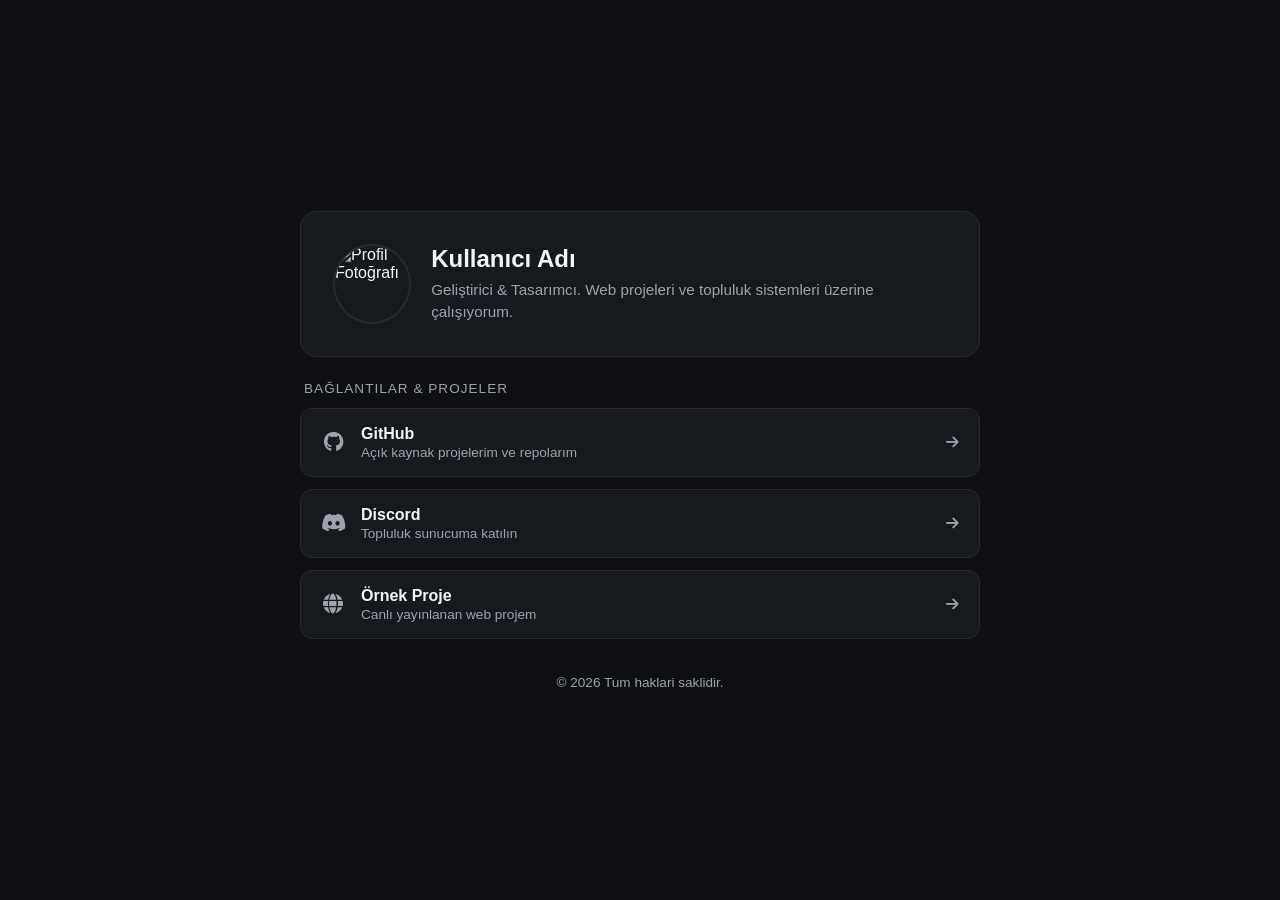
==== commit acb6bb16: "Update index.html" ====
--- a/index.html
+++ b/index.html
@@ -3,627 +3,216 @@
 <head>
     <meta charset="UTF-8">
     <meta name="viewport" content="width=device-width, initial-scale=1.0">
-
-    <title>FunceBOT — Discord Moderasyon</title>
-
-    <link rel="preconnect" href="https://fonts.googleapis.com">
-    <link rel="preconnect" href="https://fonts.gstatic.com" crossorigin>
-
-    <link
-        href="https://fonts.googleapis.com/css2?family=Inter:wght@400;500;600;700;800&display=swap"
-        rel="stylesheet"
-    >
-
-    <link rel="stylesheet" href="style.css">
+    <title>Portfolyo</title>
+    <!-- FontAwesome İkonları -->
+    <link rel="stylesheet" href="https://cdnjs.cloudflare.com/ajax/libs/font-awesome/6.5.1/css/all.min.css">
+    <style>
+        :root {
+            --bg-color: #0d0f12;
+            --card-bg: #16191e;
+            --card-hover: #1f232b;
+            --text-color: #f3f4f6;
+            --text-muted: #9ca3af;
+            --accent-color: #3b82f6;
+            --border-color: #262a33;
+        }
+
+        * {
+            margin: 0;
+            padding: 0;
+            box-sizing: border-box;
+            font-family: -apple-system, BlinkMacSystemFont, "Segoe UI", Roboto, Helvetica, Arial, sans-serif;
+        }
+
+        body {
+            background-color: var(--bg-color);
+            color: var(--text-color);
+            min-height: 100vh;
+            display: flex;
+            justify-content: center;
+            align-items: center;
+            padding: 20px;
+        }
+
+        .container {
+            width: 100%;
+            max-width: 680px;
+            display: flex;
+            flex-direction: column;
+            gap: 24px;
+        }
+
+        /* Profil Kartı */
+        .profile-card {
+            background-color: var(--card-bg);
+            border: 1px solid var(--border-color);
+            border-radius: 16px;
+            padding: 32px;
+            display: flex;
+            align-items: center;
+            gap: 20px;
+        }
+
+        .profile-avatar {
+            width: 80px;
+            height: 80px;
+            border-radius: 50%;
+            object-fit: cover;
+            border: 2px solid var(--border-color);
+        }
+
+        .profile-info h1 {
+            font-size: 1.5rem;
+            font-weight: 700;
+            margin-bottom: 6px;
+        }
+
+        .profile-info p {
+            color: var(--text-muted);
+            font-size: 0.95rem;
+            line-height: 1.4;
+        }
+
+        /* Bölüm Başlığı */
+        .section-title {
+            font-size: 0.85rem;
+            text-transform: uppercase;
+            letter-spacing: 1px;
+            color: var(--text-muted);
+            margin-bottom: 12px;
+            padding-left: 4px;
+        }
+
+        /* Bağlantılar Grid Yapısı */
+        .links-grid {
+            display: flex;
+            flex-direction: column;
+            gap: 12px;
+        }
+
+        .link-card {
+            background-color: var(--card-bg);
+            border: 1px solid var(--border-color);
+            border-radius: 12px;
+            padding: 16px 20px;
+            display: flex;
+            align-items: center;
+            justify-content: space-between;
+            text-decoration: none;
+            color: var(--text-color);
+            transition: all 0.2s ease;
+        }
+
+        .link-card:hover {
+            background-color: var(--card-hover);
+            border-color: #374151;
+            transform: translateY(-2px);
+        }
+
+        .link-content {
+            display: flex;
+            align-items: center;
+            gap: 16px;
+        }
+
+        .link-icon {
+            font-size: 1.25rem;
+            color: var(--text-muted);
+            width: 24px;
+            text-align: center;
+        }
+
+        .link-text .title {
+            font-weight: 600;
+            font-size: 1rem;
+        }
+
+        .link-text .subtitle {
+            font-size: 0.85rem;
+            color: var(--text-muted);
+            margin-top: 2px;
+        }
+
+        .arrow-icon {
+            color: var(--text-muted);
+            font-size: 0.9rem;
+            transition: transform 0.2s ease;
+        }
+
+        .link-card:hover .arrow-icon {
+            transform: translateX(4px);
+            color: var(--text-color);
+        }
+
+        /* Footer */
+        footer {
+            text-align: center;
+            color: var(--text-muted);
+            font-size: 0.85rem;
+            margin-top: 12px;
+        }
+    </style>
 </head>
-
 <body>
 
-    <!-- ANNOUNCEMENT -->
-    <div class="announcement">
-        🎉 QvroxBOT'a hoş geldin — sunucunu tek panelden yönet!
-        <a href="#features">Özellikleri keşfet →</a>
+    <div class="container">
+        
+        <!-- Üst Profil Alanı -->
+        <div class="profile-card">
+            <img src="https://via.placeholder.com/150" alt="Profil Fotoğrafı" class="profile-avatar">
+            <div class="profile-info">
+                <h1>Kullanıcı Adı</h1>
+                <p>Geliştirici & Tasarımcı. Web projeleri ve topluluk sistemleri üzerine çalışıyorum.</p>
+            </div>
+        </div>
+
+        <!-- Bağlantılar Bölümü -->
+        <div>
+            <div class="section-title">Bağlantılar & Projeler</div>
+            <div class="links-grid">
+                
+                <a href="https://github.com" target="_blank" class="link-card">
+                    <div class="link-content">
+                        <i class="fa-brands fa-github link-icon"></i>
+                        <div class="link-text">
+                            <div class="title">GitHub</div>
+                            <div class="subtitle">Açık kaynak projelerim ve repolarım</div>
+                        </div>
+                    </div>
+                    <i class="fa-solid fa-arrow-right arrow-icon"></i>
+                </a>
+
+                <a href="https://discord.com" target="_blank" class="link-card">
+                    <div class="link-content">
+                        <i class="fa-brands fa-discord link-icon"></i>
+                        <div class="link-text">
+                            <div class="title">Discord</div>
+                            <div class="subtitle">Topluluk sunucuma katılın</div>
+                        </div>
+                    </div>
+                    <i class="fa-solid fa-arrow-right arrow-icon"></i>
+                </a>
+
+                <a href="#" target="_blank" class="link-card">
+                    <div class="link-content">
+                        <i class="fa-solid fa-globe link-icon"></i>
+                        <div class="link-text">
+                            <div class="title">Örnek Proje</div>
+                            <div class="subtitle">Canlı yayınlanan web projem</div>
+                        </div>
+                    </div>
+                    <i class="fa-solid fa-arrow-right arrow-icon"></i>
+                </a>
+
+            </div>
+        </div>
+
+        <!-- Alt Bilgi -->
+        <footer>
+            <p>&copy; 2026 Tum haklari saklidir.</p>
+        </footer>
+
     </div>
-
-
-    <!-- HEADER -->
-    <header>
-
-        <a class="brand" href="#">
-            <b>Q</b>
-            Qvrox<span>BOT</span>
-        </a>
-
-        <nav id="nav">
-            <a href="#features">Özellikler</a>
-            <a href="#stats">İstatistikler</a>
-            <a href="#guides">Rehberler</a>
-        </nav>
-
-        <div class="actions">
-            <a class="dashboard" href="#">
-                Kontrol Paneli
-            </a>
-
-            <a class="invite" href="#">
-                Discord'a Ekle
-            </a>
-        </div>
-
-        <button class="menu">
-            ☰
-        </button>
-
-    </header>
-
-
-    <main>
-
-        <!-- HERO -->
-        <section class="hero">
-
-            <div class="hero-copy">
-
-                <small>
-                    ● DISCORD SUNUCUN İÇİN HEPSİ BİR ARADA BOT
-                </small>
-
-                <h1>
-                    Sunucunu
-                    <em>koru, yönet</em>
-                    ve büyüt.
-                </h1>
-
-                <p>
-                    Gelişmiş moderasyon, güvenlik, seviye sistemi,
-                    otomasyon ve daha fazlasını modern bir kontrol
-                    panelinden yönet.
-                </p>
-
-                <div class="buttons">
-
-                    <a class="primary" href="#">
-                        Discord'a Ekle ↗
-                    </a>
-
-                    <a class="secondary" href="#features">
-                        Özellikleri İncele
-                    </a>
-
-                </div>
-
-            </div>
-
-
-            <!-- PANEL PREVIEW -->
-            <div class="preview">
-
-                <div class="bar">
-                    ● ● ●
-                    <span>panel.qvroxbot.com</span>
-                </div>
-
-                <div class="panel">
-
-                    <aside>
-
-                        <b>Q</b>
-
-                        <i>⌂ Genel Bakış</i>
-                        <i>🛡 Güvenlik</i>
-                        <i>⚙ Moderasyon</i>
-                        <i>✦ Seviye</i>
-                        <i>🔔 Karşılama</i>
-
-                    </aside>
-
-
-                    <article>
-
-                        <small>
-                            GENEL BAKIŞ
-                        </small>
-
-                        <h3>
-                            Sunucu kontrol paneli
-                        </h3>
-
-
-                        <div class="cards">
-
-                            <div>
-                                Üye
-                                <strong>2,847</strong>
-                                <green>+12.4%</green>
-                            </div>
-
-                            <div>
-                                Mesaj
-                                <strong>18.2K</strong>
-                                <green>+8.7%</green>
-                            </div>
-
-                            <div>
-                                Koruma
-                                <strong>Aktif</strong>
-                                <green>✓</green>
-                            </div>
-
-                        </div>
-
-
-                        <div class="activity">
-
-                            <b>
-                                Son aktiviteler
-                            </b>
-
-                            <p>
-                                🛡️
-                                <strong>
-                                    Otomatik moderasyon
-                                </strong>
-
-                                <small>
-                                    12 spam mesajı engellendi
-                                </small>
-                            </p>
-
-                            <p>
-                                ⚡
-                                <strong>
-                                    Seviye sistemi
-                                </strong>
-
-                                <small>
-                                    8 üye yeni seviyeye ulaştı
-                                </small>
-                            </p>
-
-                            <p>
-                                👋
-                                <strong>
-                                    Karşılama
-                                </strong>
-
-                                <small>
-                                    Yeni üyeler için mesaj gönderildi
-                                </small>
-                            </p>
-
-                        </div>
-
-                    </article>
-
-                </div>
-
-            </div>
-
-        </section>
-
-
-        <!-- STATS -->
-        <section class="stats" id="stats">
-
-            <div>
-                <b>700K+</b>
-                <small>Toplam kullanıcı</small>
-            </div>
-
-            <div>
-                <b>8K+</b>
-                <small>Sunucu</small>
-            </div>
-
-            <div>
-                <b>99.9%</b>
-                <small>Uptime</small>
-            </div>
-
-            <div>
-                <b>24/7</b>
-                <small>Koruma</small>
-            </div>
-
-        </section>
-
-
-        <!-- FEATURES -->
-        <section class="section" id="features">
-
-            <div class="head">
-
-                <small>
-                    GÜÇLÜ ARAÇLAR
-                </small>
-
-                <h2>
-                    Sunucunun ihtiyacı olan
-                    <em>her şey tek yerde.</em>
-                </h2>
-
-                <p>
-                    Günlük yönetim işlerini otomatikleştir,
-                    topluluğunu düzenli tut ve güvenliği artır.
-                </p>
-
-            </div>
-
-
-            <div class="grid">
-
-                <div class="feature wide">
-
-                    <strong>🛡️</strong>
-
-                    <h3>
-                        Moderasyon & Güvenlik
-                    </h3>
-
-                    <p>
-                        Spam, reklam ve istenmeyen davranışları
-                        otomatik yakala. Yetki hareketlerini takip et.
-                    </p>
-
-                    <a href="#">
-                        Detayları gör →
-                    </a>
-
-                </div>
-
-
-                <div class="feature">
-
-                    <strong>⚡</strong>
-
-                    <h3>
-                        Seviye Sistemi
-                    </h3>
-
-                    <p>
-                        XP, ödüller, rank kartları ve liderlik tablosu.
-                    </p>
-
-                    <a href="#">
-                        Detayları gör →
-                    </a>
-
-                </div>
-
-
-                <div class="feature">
-
-                    <strong>👋</strong>
-
-                    <h3>
-                        Karşılama
-                    </h3>
-
-                    <p>
-                        Yeni üyeler için otomatik mesaj ve roller.
-                    </p>
-
-                    <a href="#">
-                        Detayları gör →
-                    </a>
-
-                </div>
-
-
-                <div class="feature">
-
-                    <strong>💬</strong>
-
-                    <h3>
-                        Oto Cevap
-                    </h3>
-
-                    <p>
-                        Belirlediğin ifadelere otomatik cevaplar.
-                    </p>
-
-                    <a href="#">
-                        Detayları gör →
-                    </a>
-
-                </div>
-
-
-                <div class="feature">
-
-                    <strong>📋</strong>
-
-                    <h3>
-                        Denetim Kayıtları
-                    </h3>
-
-                    <p>
-                        Mesaj, üye, rol ve kanal olaylarını kayıt altına al.
-                    </p>
-
-                    <a href="#">
-                        Detayları gör →
-                    </a>
-
-                </div>
-
-            </div>
-
-        </section>
-
-
-        <!-- SECURITY -->
-        <section class="split">
-
-            <div>
-
-                <small>
-                    GÜVENLİK
-                </small>
-
-                <h2>
-                    Sunucun için
-                    <em>akıllı koruma.</em>
-                </h2>
-
-                <p>
-                    Şüpheli hareketleri takip eden ve kritik
-                    işlemlerde limit uygulayan güvenlik araçları.
-                </p>
-
-
-                <ul>
-
-                    <li>
-                        ✓ Özelleştirilebilir güvenlik limitleri
-                    </li>
-
-                    <li>
-                        ✓ Rol ve kanal hareketleri takibi
-                    </li>
-
-                    <li>
-                        ✓ Otomatik spam / reklam filtreleme
-                    </li>
-
-                    <li>
-                        ✓ Ayrıntılı denetim kayıtları
-                    </li>
-
-                </ul>
-
-
-                <a class="primary" href="#">
-                    Kontrol Paneline Git ↗
-                </a>
-
-            </div>
-
-
-            <div class="security">
-
-                <h3>
-                    🛡️ Sunucu Güvenliği
-
-                    <green>
-                        AKTİF
-                    </green>
-                </h3>
-
-
-                <p>
-                    Anti-Spam
-                    <green>Aktif</green>
-                </p>
-
-                <p>
-                    Anti-Raid
-                    <green>Aktif</green>
-                </p>
-
-                <p>
-                    Rol koruması
-                    <green>Aktif</green>
-                </p>
-
-                <p>
-                    Kanal koruması
-                    <green>Aktif</green>
-                </p>
-
-
-                <footer>
-                    ● Son olay: şüpheli bağlantı engellendi
-                </footer>
-
-            </div>
-
-        </section>
-
-
-        <!-- GUIDES -->
-        <section class="guides" id="guides">
-
-            <div class="head">
-
-                <small>
-                    REHBERLER
-                </small>
-
-                <h2>
-                    QvroxBOT'u öğren.
-                </h2>
-
-                <p>
-                    Botun özelliklerini birkaç dakikada kur.
-                </p>
-
-            </div>
-
-
-            <div class="guidegrid">
-
-                <a href="#">
-
-                    🛡️
-
-                    <b>
-                        Moderasyon Rehberi
-                    </b>
-
-                    <small>
-                        Filtreler, komutlar ve kayıtlar
-                    </small>
-
-                    →
-
-                </a>
-
-
-                <a href="#">
-
-                    🔐
-
-                    <b>
-                        Güvenlik Rehberi
-                    </b>
-
-                    <small>
-                        Sunucu koruma ayarları
-                    </small>
-
-                    →
-
-                </a>
-
-
-                <a href="#">
-
-                    ⚡
-
-                    <b>
-                        Seviye Rehberi
-                    </b>
-
-                    <small>
-                        XP ve ödül sistemi
-                    </small>
-
-                    →
-
-                </a>
-
-            </div>
-
-        </section>
-
-
-        <!-- CTA -->
-        <section class="cta">
-
-            <small>
-                HAZIR MISIN?
-            </small>
-
-            <h2>
-                Sunucunu bir sonraki seviyeye taşı.
-            </h2>
-
-            <p>
-                QvroxBOT'u birkaç tıklamayla sunucuna ekle.
-            </p>
-
-            <a class="primary" href="#">
-                Discord'a Ekle ↗
-            </a>
-
-        </section>
-
-    </main>
-
-
-    <!-- FOOTER -->
-    <footer>
-
-        <div>
-
-            <a class="brand" href="#">
-                <b>Q</b>
-                Qvrox<span>BOT</span>
-            </a>
-
-            <p>
-                Discord sunucularını daha güvenli,
-                düzenli ve eğlenceli hale getir.
-            </p>
-
-        </div>
-
-
-        <div>
-
-            <b>
-                Ürün
-            </b>
-
-            <a href="#features">
-                Özellikler
-            </a>
-
-            <a href="#">
-                Kontrol Paneli
-            </a>
-
-        </div>
-
-
-        <div>
-
-            <b>
-                Destek
-            </b>
-
-            <a href="#guides">
-                Rehberler
-            </a>
-
-            <a href="#">
-                İletişim
-            </a>
-
-        </div>
-
-
-        <div>
-
-            <b>
-                Yasal
-            </b>
-
-            <a href="#">
-                Gizlilik
-            </a>
-
-            <a href="#">
-                Hizmet Şartları
-            </a>
-
-        </div>
-
-    </footer>
-
-
-    <!-- MOBILE MENU -->
-    <script>
-
-        const menu = document.querySelector(".menu");
-        const nav = document.querySelector("#nav");
-
-        menu.onclick = () => {
-            nav.classList.toggle("open");
-        };
-
-    </script>
 
 </body>
 </html>
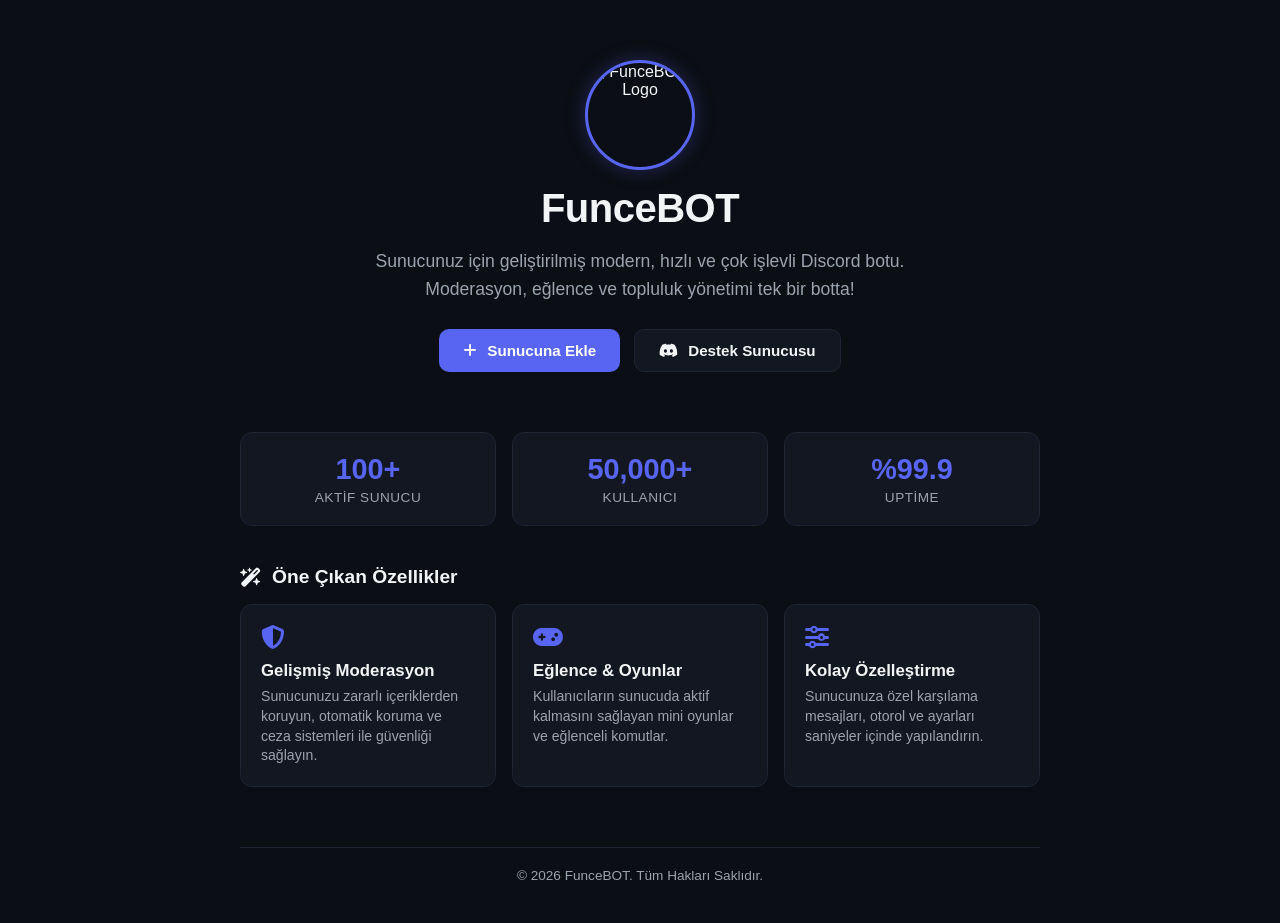
==== commit a3940b8f: "Update index.html" ====
--- a/index.html
+++ b/index.html
@@ -3,18 +3,19 @@
 <head>
     <meta charset="UTF-8">
     <meta name="viewport" content="width=device-width, initial-scale=1.0">
-    <title>Portfolyo</title>
+    <title>FunceBOT - Gelişmiş Discord Botu</title>
     <!-- FontAwesome İkonları -->
     <link rel="stylesheet" href="https://cdnjs.cloudflare.com/ajax/libs/font-awesome/6.5.1/css/all.min.css">
     <style>
         :root {
-            --bg-color: #0d0f12;
-            --card-bg: #16191e;
-            --card-hover: #1f232b;
-            --text-color: #f3f4f6;
+            --bg-color: #0b0e14;
+            --card-bg: #131722;
+            --card-hover: #1a1f2e;
+            --accent-color: #5865F2; /* Discord Moru */
+            --accent-hover: #4752C4;
+            --text-main: #f3f4f6;
             --text-muted: #9ca3af;
-            --accent-color: #3b82f6;
-            --border-color: #262a33;
+            --border-color: #1e2433;
         }
 
         * {
@@ -26,122 +27,171 @@
 
         body {
             background-color: var(--bg-color);
-            color: var(--text-color);
+            color: var(--text-main);
             min-height: 100vh;
             display: flex;
-            justify-content: center;
-            align-items: center;
-            padding: 20px;
+            flex-direction: column;
+            align-items: center;
+            padding: 40px 20px;
         }
 
         .container {
             width: 100%;
-            max-width: 680px;
+            max-width: 800px;
             display: flex;
             flex-direction: column;
-            gap: 24px;
-        }
-
-        /* Profil Kartı */
-        .profile-card {
+            gap: 40px;
+        }
+
+        /* Hero / Üst Başlık Bölümü */
+        .hero {
+            text-align: center;
+            display: flex;
+            flex-direction: column;
+            align-items: center;
+            gap: 16px;
+            padding: 20px 0;
+        }
+
+        .bot-avatar {
+            width: 110px;
+            height: 110px;
+            border-radius: 50%;
+            border: 3px solid var(--accent-color);
+            box-shadow: 0 0 20px rgba(88, 101, 242, 0.3);
+            object-fit: cover;
+        }
+
+        .hero h1 {
+            font-size: 2.5rem;
+            font-weight: 800;
+            letter-spacing: -0.5px;
+        }
+
+        .hero p {
+            color: var(--text-muted);
+            font-size: 1.1rem;
+            max-width: 550px;
+            line-height: 1.6;
+        }
+
+        /* Butonlar Grubu */
+        .cta-buttons {
+            display: flex;
+            gap: 14px;
+            flex-wrap: wrap;
+            justify-content: center;
+            margin-top: 10px;
+        }
+
+        .btn {
+            display: inline-flex;
+            align-items: center;
+            gap: 10px;
+            padding: 12px 24px;
+            border-radius: 10px;
+            font-weight: 600;
+            font-size: 0.95rem;
+            text-decoration: none;
+            transition: all 0.2s ease;
+        }
+
+        .btn-primary {
+            background-color: var(--accent-color);
+            color: #fff;
+        }
+
+        .btn-primary:hover {
+            background-color: var(--accent-hover);
+            transform: translateY(-2px);
+            box-shadow: 0 4px 15px rgba(88, 101, 242, 0.4);
+        }
+
+        .btn-secondary {
             background-color: var(--card-bg);
+            color: var(--text-main);
             border: 1px solid var(--border-color);
-            border-radius: 16px;
-            padding: 32px;
-            display: flex;
-            align-items: center;
-            gap: 20px;
-        }
-
-        .profile-avatar {
-            width: 80px;
-            height: 80px;
-            border-radius: 50%;
-            object-fit: cover;
-            border: 2px solid var(--border-color);
-        }
-
-        .profile-info h1 {
-            font-size: 1.5rem;
-            font-weight: 700;
-            margin-bottom: 6px;
-        }
-
-        .profile-info p {
-            color: var(--text-muted);
-            font-size: 0.95rem;
-            line-height: 1.4;
-        }
-
-        /* Bölüm Başlığı */
-        .section-title {
-            font-size: 0.85rem;
-            text-transform: uppercase;
-            letter-spacing: 1px;
-            color: var(--text-muted);
-            margin-bottom: 12px;
-            padding-left: 4px;
-        }
-
-        /* Bağlantılar Grid Yapısı */
-        .links-grid {
-            display: flex;
-            flex-direction: column;
-            gap: 12px;
-        }
-
-        .link-card {
+        }
+
+        .btn-secondary:hover {
+            background-color: var(--card-hover);
+            transform: translateY(-2px);
+            border-color: #2e364a;
+        }
+
+        /* İstatistik Kartları */
+        .stats-grid {
+            display: grid;
+            grid-template-columns: repeat(auto-fit, minmax(200px, 1fr));
+            gap: 16px;
+        }
+
+        .stat-card {
             background-color: var(--card-bg);
             border: 1px solid var(--border-color);
             border-radius: 12px;
-            padding: 16px 20px;
-            display: flex;
-            align-items: center;
-            justify-content: space-between;
-            text-decoration: none;
-            color: var(--text-color);
-            transition: all 0.2s ease;
-        }
-
-        .link-card:hover {
-            background-color: var(--card-hover);
-            border-color: #374151;
-            transform: translateY(-2px);
-        }
-
-        .link-content {
-            display: flex;
-            align-items: center;
+            padding: 20px;
+            text-align: center;
+        }
+
+        .stat-card .number {
+            font-size: 1.8rem;
+            font-weight: 700;
+            color: var(--accent-color);
+        }
+
+        .stat-card .label {
+            color: var(--text-muted);
+            font-size: 0.85rem;
+            margin-top: 4px;
+            text-transform: uppercase;
+            letter-spacing: 0.5px;
+        }
+
+        /* Özellikler Bölümü */
+        .section-title {
+            font-size: 1.2rem;
+            font-weight: 700;
+            margin-bottom: 16px;
+            display: flex;
+            align-items: center;
+            gap: 10px;
+        }
+
+        .features-grid {
+            display: grid;
+            grid-template-columns: repeat(auto-fit, minmax(240px, 1fr));
             gap: 16px;
         }
 
-        .link-icon {
-            font-size: 1.25rem;
-            color: var(--text-muted);
-            width: 24px;
-            text-align: center;
-        }
-
-        .link-text .title {
-            font-weight: 600;
-            font-size: 1rem;
-        }
-
-        .link-text .subtitle {
-            font-size: 0.85rem;
-            color: var(--text-muted);
-            margin-top: 2px;
-        }
-
-        .arrow-icon {
-            color: var(--text-muted);
-            font-size: 0.9rem;
+        .feature-card {
+            background-color: var(--card-bg);
+            border: 1px solid var(--border-color);
+            border-radius: 12px;
+            padding: 20px;
             transition: transform 0.2s ease;
         }
 
-        .link-card:hover .arrow-icon {
-            transform: translateX(4px);
-            color: var(--text-color);
+        .feature-card:hover {
+            transform: translateY(-3px);
+            border-color: #2e364a;
+        }
+
+        .feature-icon {
+            font-size: 1.5rem;
+            color: var(--accent-color);
+            margin-bottom: 12px;
+        }
+
+        .feature-card h3 {
+            font-size: 1.05rem;
+            margin-bottom: 6px;
+        }
+
+        .feature-card p {
+            color: var(--text-muted);
+            font-size: 0.88rem;
+            line-height: 1.4;
         }
 
         /* Footer */
@@ -149,7 +199,9 @@
             text-align: center;
             color: var(--text-muted);
             font-size: 0.85rem;
-            margin-top: 12px;
+            margin-top: 20px;
+            padding-top: 20px;
+            border-top: 1px solid var(--border-color);
         }
     </style>
 </head>
@@ -157,59 +209,69 @@
 
     <div class="container">
         
-        <!-- Üst Profil Alanı -->
-        <div class="profile-card">
-            <img src="https://via.placeholder.com/150" alt="Profil Fotoğrafı" class="profile-avatar">
-            <div class="profile-info">
-                <h1>Kullanıcı Adı</h1>
-                <p>Geliştirici & Tasarımcı. Web projeleri ve topluluk sistemleri üzerine çalışıyorum.</p>
+        <!-- Bot Tanıtım / Header -->
+        <div class="hero">
+            <img src="https://via.placeholder.com/150" alt="FunceBOT Logo" class="bot-avatar">
+            <h1>FunceBOT</h1>
+            <p>Sunucunuz için geliştirilmiş modern, hızlı ve çok işlevli Discord botu. Moderasyon, eğlence ve topluluk yönetimi tek bir botta!</p>
+            
+            <div class="cta-buttons">
+                <a href="https://discord.com/oauth2/authorize?client_id=YOUR_BOT_ID&scope=bot&permissions=8" target="_blank" class="btn btn-primary">
+                    <i class="fa-solid fa-plus"></i> Sunucuna Ekle
+                </a>
+                <a href="https://discord.gg/YOUR_DISCORD_INVITE" target="_blank" class="btn btn-secondary">
+                    <i class="fa-brands fa-discord"></i> Destek Sunucusu
+                </a>
             </div>
         </div>
 
-        <!-- Bağlantılar Bölümü -->
+        <!-- İstatistikler -->
+        <div class="stats-grid">
+            <div class="stat-card">
+                <div class="number">100+</div>
+                <div class="label">Aktif Sunucu</div>
+            </div>
+            <div class="stat-card">
+                <div class="number">50,000+</div>
+                <div class="label">Kullanıcı</div>
+            </div>
+            <div class="stat-card">
+                <div class="number">%99.9</div>
+                <div class="label">Uptime</div>
+            </div>
+        </div>
+
+        <!-- Bot Özellikleri -->
         <div>
-            <div class="section-title">Bağlantılar & Projeler</div>
-            <div class="links-grid">
+            <div class="section-title">
+                <i class="fa-solid fa-wand-magic-sparkles"></i> Öne Çıkan Özellikler
+            </div>
+            <div class="features-grid">
                 
-                <a href="https://github.com" target="_blank" class="link-card">
-                    <div class="link-content">
-                        <i class="fa-brands fa-github link-icon"></i>
-                        <div class="link-text">
-                            <div class="title">GitHub</div>
-                            <div class="subtitle">Açık kaynak projelerim ve repolarım</div>
-                        </div>
-                    </div>
-                    <i class="fa-solid fa-arrow-right arrow-icon"></i>
-                </a>
-
-                <a href="https://discord.com" target="_blank" class="link-card">
-                    <div class="link-content">
-                        <i class="fa-brands fa-discord link-icon"></i>
-                        <div class="link-text">
-                            <div class="title">Discord</div>
-                            <div class="subtitle">Topluluk sunucuma katılın</div>
-                        </div>
-                    </div>
-                    <i class="fa-solid fa-arrow-right arrow-icon"></i>
-                </a>
-
-                <a href="#" target="_blank" class="link-card">
-                    <div class="link-content">
-                        <i class="fa-solid fa-globe link-icon"></i>
-                        <div class="link-text">
-                            <div class="title">Örnek Proje</div>
-                            <div class="subtitle">Canlı yayınlanan web projem</div>
-                        </div>
-                    </div>
-                    <i class="fa-solid fa-arrow-right arrow-icon"></i>
-                </a>
+                <div class="feature-card">
+                    <i class="fa-solid fa-shield-halved feature-icon"></i>
+                    <h3>Gelişmiş Moderasyon</h3>
+                    <p>Sunucunuzu zararlı içeriklerden koruyun, otomatik koruma ve ceza sistemleri ile güvenliği sağlayın.</p>
+                </div>
+
+                <div class="feature-card">
+                    <i class="fa-solid fa-gamepad feature-icon"></i>
+                    <h3>Eğlence & Oyunlar</h3>
+                    <p>Kullanıcıların sunucuda aktif kalmasını sağlayan mini oyunlar ve eğlenceli komutlar.</p>
+                </div>
+
+                <div class="feature-card">
+                    <i class="fa-solid fa-sliders feature-icon"></i>
+                    <h3>Kolay Özelleştirme</h3>
+                    <p>Sunucunuza özel karşılama mesajları, otorol ve ayarları saniyeler içinde yapılandırın.</p>
+                </div>
 
             </div>
         </div>
 
         <!-- Alt Bilgi -->
         <footer>
-            <p>&copy; 2026 Tum haklari saklidir.</p>
+            <p>&copy; 2026 FunceBOT. Tüm Hakları Saklıdır.</p>
         </footer>
 
     </div>
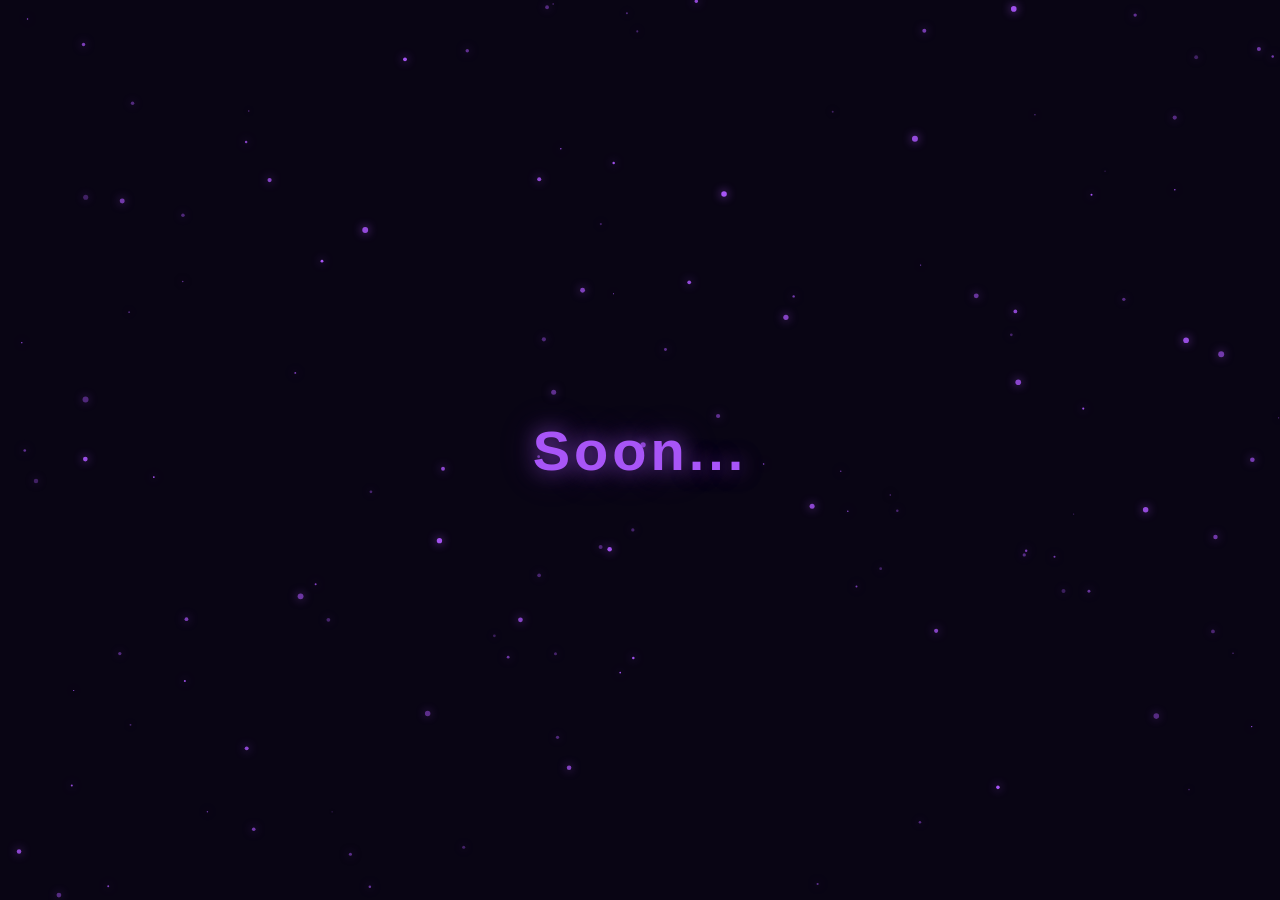
==== commit a4364696: "Update index.html" ====
--- a/index.html
+++ b/index.html
@@ -3,278 +3,134 @@
 <head>
     <meta charset="UTF-8">
     <meta name="viewport" content="width=device-width, initial-scale=1.0">
-    <title>FunceBOT - Gelişmiş Discord Botu</title>
-    <!-- FontAwesome İkonları -->
-    <link rel="stylesheet" href="https://cdnjs.cloudflare.com/ajax/libs/font-awesome/6.5.1/css/all.min.css">
+    <title>Soon...</title>
     <style>
-        :root {
-            --bg-color: #0b0e14;
-            --card-bg: #131722;
-            --card-hover: #1a1f2e;
-            --accent-color: #5865F2; /* Discord Moru */
-            --accent-hover: #4752C4;
-            --text-main: #f3f4f6;
-            --text-muted: #9ca3af;
-            --border-color: #1e2433;
-        }
-
         * {
             margin: 0;
             padding: 0;
             box-sizing: border-box;
-            font-family: -apple-system, BlinkMacSystemFont, "Segoe UI", Roboto, Helvetica, Arial, sans-serif;
         }
 
-        body {
-            background-color: var(--bg-color);
-            color: var(--text-main);
-            min-height: 100vh;
+        body, html {
+            width: 100%;
+            height: 100%;
+            overflow: hidden;
+            background-color: #090514;
+            font-family: -apple-system, BlinkMacSystemFont, "Segoe UI", Roboto, sans-serif;
             display: flex;
-            flex-direction: column;
+            justify-content: center;
             align-items: center;
-            padding: 40px 20px;
         }
 
-        .container {
+        /* Arka plandaki canvas */
+        #particles-canvas {
+            position: absolute;
+            top: 0;
+            left: 0;
             width: 100%;
-            max-width: 800px;
-            display: flex;
-            flex-direction: column;
-            gap: 40px;
+            height: 100%;
+            z-index: 1;
         }
 
-        /* Hero / Üst Başlık Bölümü */
-        .hero {
-            text-align: center;
-            display: flex;
-            flex-direction: column;
-            align-items: center;
-            gap: 16px;
-            padding: 20px 0;
+        /* Ortadaki 'Soon...' yazısı */
+        .coming-soon {
+            position: relative;
+            z-index: 2;
+            color: #a855f7;
+            font-size: 3.5rem;
+            font-weight: 800;
+            letter-spacing: 4px;
+            text-shadow: 0 0 20px rgba(168, 85, 247, 0.6),
+                         0 0 40px rgba(168, 85, 247, 0.3);
+            user-select: none;
+            animation: pulse 3s ease-in-out infinite alternate;
         }
 
-        .bot-avatar {
-            width: 110px;
-            height: 110px;
-            border-radius: 50%;
-            border: 3px solid var(--accent-color);
-            box-shadow: 0 0 20px rgba(88, 101, 242, 0.3);
-            object-fit: cover;
-        }
-
-        .hero h1 {
-            font-size: 2.5rem;
-            font-weight: 800;
-            letter-spacing: -0.5px;
-        }
-
-        .hero p {
-            color: var(--text-muted);
-            font-size: 1.1rem;
-            max-width: 550px;
-            line-height: 1.6;
-        }
-
-        /* Butonlar Grubu */
-        .cta-buttons {
-            display: flex;
-            gap: 14px;
-            flex-wrap: wrap;
-            justify-content: center;
-            margin-top: 10px;
-        }
-
-        .btn {
-            display: inline-flex;
-            align-items: center;
-            gap: 10px;
-            padding: 12px 24px;
-            border-radius: 10px;
-            font-weight: 600;
-            font-size: 0.95rem;
-            text-decoration: none;
-            transition: all 0.2s ease;
-        }
-
-        .btn-primary {
-            background-color: var(--accent-color);
-            color: #fff;
-        }
-
-        .btn-primary:hover {
-            background-color: var(--accent-hover);
-            transform: translateY(-2px);
-            box-shadow: 0 4px 15px rgba(88, 101, 242, 0.4);
-        }
-
-        .btn-secondary {
-            background-color: var(--card-bg);
-            color: var(--text-main);
-            border: 1px solid var(--border-color);
-        }
-
-        .btn-secondary:hover {
-            background-color: var(--card-hover);
-            transform: translateY(-2px);
-            border-color: #2e364a;
-        }
-
-        /* İstatistik Kartları */
-        .stats-grid {
-            display: grid;
-            grid-template-columns: repeat(auto-fit, minmax(200px, 1fr));
-            gap: 16px;
-        }
-
-        .stat-card {
-            background-color: var(--card-bg);
-            border: 1px solid var(--border-color);
-            border-radius: 12px;
-            padding: 20px;
-            text-align: center;
-        }
-
-        .stat-card .number {
-            font-size: 1.8rem;
-            font-weight: 700;
-            color: var(--accent-color);
-        }
-
-        .stat-card .label {
-            color: var(--text-muted);
-            font-size: 0.85rem;
-            margin-top: 4px;
-            text-transform: uppercase;
-            letter-spacing: 0.5px;
-        }
-
-        /* Özellikler Bölümü */
-        .section-title {
-            font-size: 1.2rem;
-            font-weight: 700;
-            margin-bottom: 16px;
-            display: flex;
-            align-items: center;
-            gap: 10px;
-        }
-
-        .features-grid {
-            display: grid;
-            grid-template-columns: repeat(auto-fit, minmax(240px, 1fr));
-            gap: 16px;
-        }
-
-        .feature-card {
-            background-color: var(--card-bg);
-            border: 1px solid var(--border-color);
-            border-radius: 12px;
-            padding: 20px;
-            transition: transform 0.2s ease;
-        }
-
-        .feature-card:hover {
-            transform: translateY(-3px);
-            border-color: #2e364a;
-        }
-
-        .feature-icon {
-            font-size: 1.5rem;
-            color: var(--accent-color);
-            margin-bottom: 12px;
-        }
-
-        .feature-card h3 {
-            font-size: 1.05rem;
-            margin-bottom: 6px;
-        }
-
-        .feature-card p {
-            color: var(--text-muted);
-            font-size: 0.88rem;
-            line-height: 1.4;
-        }
-
-        /* Footer */
-        footer {
-            text-align: center;
-            color: var(--text-muted);
-            font-size: 0.85rem;
-            margin-top: 20px;
-            padding-top: 20px;
-            border-top: 1px solid var(--border-color);
+        /* Hafif nefes alma/parlama efekti */
+        @keyframes pulse {
+            0% {
+                opacity: 0.8;
+                transform: scale(0.98);
+            }
+            100% {
+                opacity: 1;
+                transform: scale(1.02);
+                text-shadow: 0 0 25px rgba(168, 85, 247, 0.8),
+                             0 0 50px rgba(168, 85, 247, 0.5);
+            }
         }
     </style>
 </head>
 <body>
 
-    <div class="container">
-        
-        <!-- Bot Tanıtım / Header -->
-        <div class="hero">
-            <img src="https://via.placeholder.com/150" alt="FunceBOT Logo" class="bot-avatar">
-            <h1>FunceBOT</h1>
-            <p>Sunucunuz için geliştirilmiş modern, hızlı ve çok işlevli Discord botu. Moderasyon, eğlence ve topluluk yönetimi tek bir botta!</p>
+    <canvas id="particles-canvas"></canvas>
+    <div class="coming-soon">Soon...</div>
+
+    <script>
+        const canvas = document.getElementById('particles-canvas');
+        const ctx = canvas.getContext('2d');
+
+        let width = canvas.width = window.innerWidth;
+        let height = canvas.height = window.innerHeight;
+
+        window.addEventListener('resize', () => {
+            width = canvas.width = window.innerWidth;
+            height = canvas.height = window.innerHeight;
+            initParticles();
+        });
+
+        class Particle {
+            constructor() {
+                this.x = Math.random() * width;
+                this.y = Math.random() * height;
+                this.radius = Math.random() * 2.5 + 0.5;
+                this.speedX = (Math.random() - 0.5) * 0.6;
+                this.speedY = (Math.random() - 0.5) * 0.6;
+                this.alpha = Math.random() * 0.7 + 0.3;
+            }
+
+            update() {
+                this.x += this.speedX;
+                this.y += this.speedY;
+
+                if (this.x < 0) this.x = width;
+                if (this.x > width) this.x = 0;
+                if (this.y < 0) this.y = height;
+                if (this.y > height) this.y = 0;
+            }
+
+            draw() {
+                ctx.beginPath();
+                ctx.arc(this.x, this.y, this.radius, 0, Math.PI * 2);
+                ctx.fillStyle = `rgba(168, 85, 247, ${this.alpha})`;
+                ctx.shadowBlur = 10;
+                ctx.shadowColor = '#a855f7';
+                ctx.fill();
+            }
+        }
+
+        let particles = [];
+        function initParticles() {
+            particles = [];
+            const particleCount = Math.floor((width * height) / 9000);
+            for (let i = 0; i < particleCount; i++) {
+                particles.push(new Particle());
+            }
+        }
+
+        function animate() {
+            ctx.clearRect(0, 0, width, height);
             
-            <div class="cta-buttons">
-                <a href="https://discord.com/oauth2/authorize?client_id=YOUR_BOT_ID&scope=bot&permissions=8" target="_blank" class="btn btn-primary">
-                    <i class="fa-solid fa-plus"></i> Sunucuna Ekle
-                </a>
-                <a href="https://discord.gg/YOUR_DISCORD_INVITE" target="_blank" class="btn btn-secondary">
-                    <i class="fa-brands fa-discord"></i> Destek Sunucusu
-                </a>
-            </div>
-        </div>
+            for (let i = 0; i < particles.length; i++) {
+                particles[i].update();
+                particles[i].draw();
+            }
 
-        <!-- İstatistikler -->
-        <div class="stats-grid">
-            <div class="stat-card">
-                <div class="number">100+</div>
-                <div class="label">Aktif Sunucu</div>
-            </div>
-            <div class="stat-card">
-                <div class="number">50,000+</div>
-                <div class="label">Kullanıcı</div>
-            </div>
-            <div class="stat-card">
-                <div class="number">%99.9</div>
-                <div class="label">Uptime</div>
-            </div>
-        </div>
+            requestAnimationFrame(animate);
+        }
 
-        <!-- Bot Özellikleri -->
-        <div>
-            <div class="section-title">
-                <i class="fa-solid fa-wand-magic-sparkles"></i> Öne Çıkan Özellikler
-            </div>
-            <div class="features-grid">
-                
-                <div class="feature-card">
-                    <i class="fa-solid fa-shield-halved feature-icon"></i>
-                    <h3>Gelişmiş Moderasyon</h3>
-                    <p>Sunucunuzu zararlı içeriklerden koruyun, otomatik koruma ve ceza sistemleri ile güvenliği sağlayın.</p>
-                </div>
-
-                <div class="feature-card">
-                    <i class="fa-solid fa-gamepad feature-icon"></i>
-                    <h3>Eğlence & Oyunlar</h3>
-                    <p>Kullanıcıların sunucuda aktif kalmasını sağlayan mini oyunlar ve eğlenceli komutlar.</p>
-                </div>
-
-                <div class="feature-card">
-                    <i class="fa-solid fa-sliders feature-icon"></i>
-                    <h3>Kolay Özelleştirme</h3>
-                    <p>Sunucunuza özel karşılama mesajları, otorol ve ayarları saniyeler içinde yapılandırın.</p>
-                </div>
-
-            </div>
-        </div>
-
-        <!-- Alt Bilgi -->
-        <footer>
-            <p>&copy; 2026 FunceBOT. Tüm Hakları Saklıdır.</p>
-        </footer>
-
-    </div>
-
+        initParticles();
+        animate();
+    </script>
 </body>
 </html>
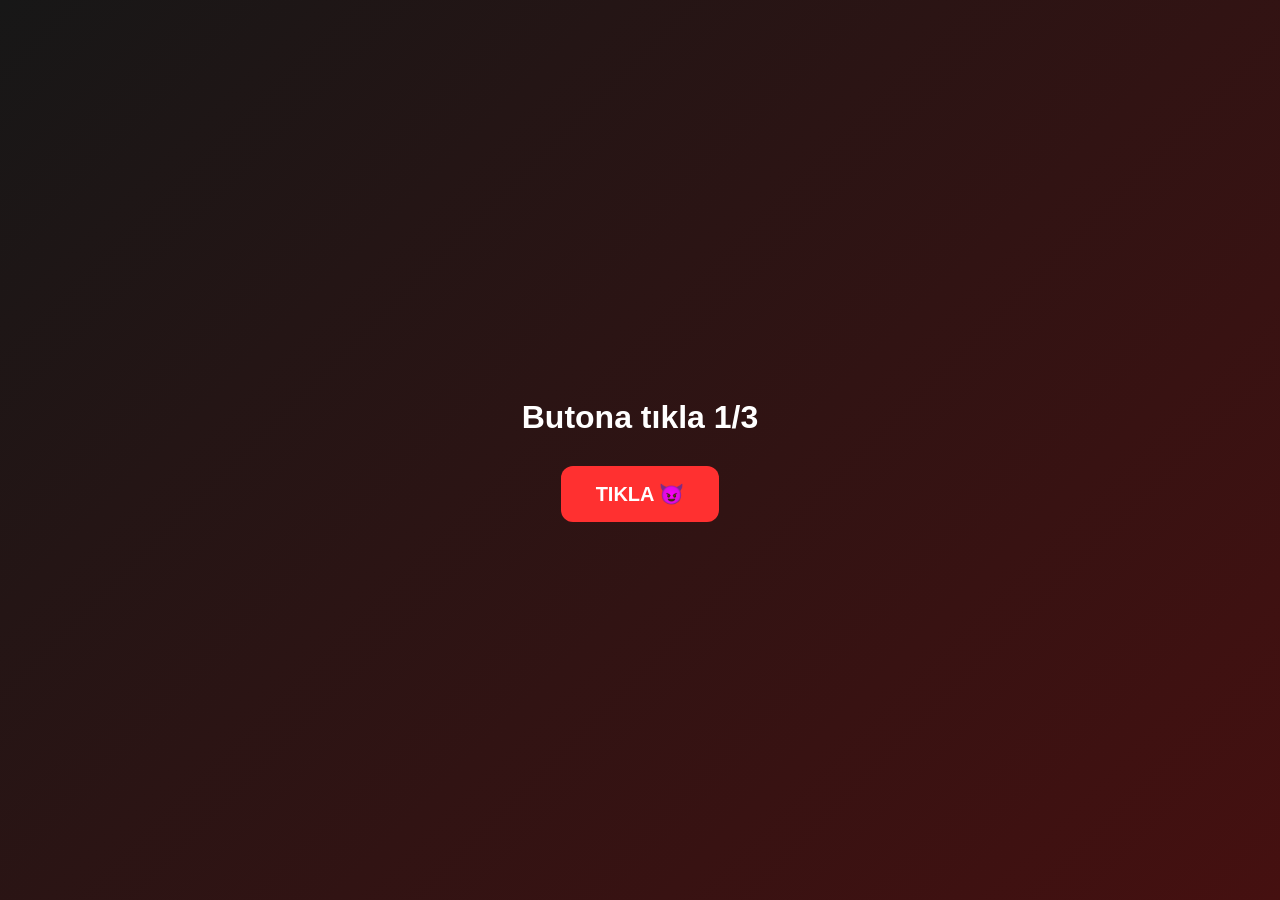
==== commit 8034843c: "Update index.html" ====
--- a/index.html
+++ b/index.html
@@ -1,136 +1,102 @@
+
 <!DOCTYPE html>
 <html lang="tr">
 <head>
-    <meta charset="UTF-8">
-    <meta name="viewport" content="width=device-width, initial-scale=1.0">
-    <title>Soon...</title>
-    <style>
-        * {
-            margin: 0;
-            padding: 0;
-            box-sizing: border-box;
-        }
+  <meta charset="UTF-8">
+  <meta name="viewport" content="width=device-width, initial-scale=1.0">
+  <title>Sürpriz 😈</title>
 
-        body, html {
-            width: 100%;
-            height: 100%;
-            overflow: hidden;
-            background-color: #090514;
-            font-family: -apple-system, BlinkMacSystemFont, "Segoe UI", Roboto, sans-serif;
-            display: flex;
-            justify-content: center;
-            align-items: center;
-        }
+  <style>
+    * {
+      box-sizing: border-box;
+    }
 
-        /* Arka plandaki canvas */
-        #particles-canvas {
-            position: absolute;
-            top: 0;
-            left: 0;
-            width: 100%;
-            height: 100%;
-            z-index: 1;
-        }
+    body {
+      margin: 0;
+      height: 100vh;
+      display: flex;
+      justify-content: center;
+      align-items: center;
+      background: linear-gradient(135deg, #171717, #451010);
+      font-family: Arial, sans-serif;
+      color: white;
+      text-align: center;
+    }
 
-        /* Ortadaki 'Soon...' yazısı */
-        .coming-soon {
-            position: relative;
-            z-index: 2;
-            color: #a855f7;
-            font-size: 3.5rem;
-            font-weight: 800;
-            letter-spacing: 4px;
-            text-shadow: 0 0 20px rgba(168, 85, 247, 0.6),
-                         0 0 40px rgba(168, 85, 247, 0.3);
-            user-select: none;
-            animation: pulse 3s ease-in-out infinite alternate;
-        }
+    .container {
+      padding: 30px;
+    }
 
-        /* Hafif nefes alma/parlama efekti */
-        @keyframes pulse {
-            0% {
-                opacity: 0.8;
-                transform: scale(0.98);
-            }
-            100% {
-                opacity: 1;
-                transform: scale(1.02);
-                text-shadow: 0 0 25px rgba(168, 85, 247, 0.8),
-                             0 0 50px rgba(168, 85, 247, 0.5);
-            }
-        }
-    </style>
+    h1 {
+      font-size: 32px;
+      margin-bottom: 30px;
+    }
+
+    button {
+      padding: 16px 35px;
+      border: none;
+      border-radius: 12px;
+      background: #ff3030;
+      color: white;
+      font-size: 20px;
+      font-weight: bold;
+      cursor: pointer;
+      transition: transform 0.2s, background 0.2s;
+    }
+
+    button:hover {
+      background: #ff5050;
+      transform: scale(1.05);
+    }
+
+    .hidden {
+      display: none;
+    }
+
+    #result {
+      font-size: clamp(35px, 9vw, 65px);
+      color: #ff4545;
+      font-weight: 900;
+      animation: pop 0.5s ease;
+    }
+
+    @keyframes pop {
+      from {
+        transform: scale(0);
+      }
+      to {
+        transform: scale(1);
+      }
+    }
+  </style>
 </head>
+
 <body>
+  <div class="container">
+    <div id="game">
+      <h1 id="message">Butona tıkla 1/3</h1>
+      <button onclick="tikla()">TIKLA 😈</button>
+    </div>
 
-    <canvas id="particles-canvas"></canvas>
-    <div class="coming-soon">Soon...</div>
+    <div id="result" class="hidden">
+      ENAYİ AZRA 😂
+    </div>
+  </div>
 
-    <script>
-        const canvas = document.getElementById('particles-canvas');
-        const ctx = canvas.getContext('2d');
+  <script>
+    let sayac = 0;
 
-        let width = canvas.width = window.innerWidth;
-        let height = canvas.height = window.innerHeight;
+    function tikla() {
+      sayac++;
 
-        window.addEventListener('resize', () => {
-            width = canvas.width = window.innerWidth;
-            height = canvas.height = window.innerHeight;
-            initParticles();
-        });
-
-        class Particle {
-            constructor() {
-                this.x = Math.random() * width;
-                this.y = Math.random() * height;
-                this.radius = Math.random() * 2.5 + 0.5;
-                this.speedX = (Math.random() - 0.5) * 0.6;
-                this.speedY = (Math.random() - 0.5) * 0.6;
-                this.alpha = Math.random() * 0.7 + 0.3;
-            }
-
-            update() {
-                this.x += this.speedX;
-                this.y += this.speedY;
-
-                if (this.x < 0) this.x = width;
-                if (this.x > width) this.x = 0;
-                if (this.y < 0) this.y = height;
-                if (this.y > height) this.y = 0;
-            }
-
-            draw() {
-                ctx.beginPath();
-                ctx.arc(this.x, this.y, this.radius, 0, Math.PI * 2);
-                ctx.fillStyle = `rgba(168, 85, 247, ${this.alpha})`;
-                ctx.shadowBlur = 10;
-                ctx.shadowColor = '#a855f7';
-                ctx.fill();
-            }
-        }
-
-        let particles = [];
-        function initParticles() {
-            particles = [];
-            const particleCount = Math.floor((width * height) / 9000);
-            for (let i = 0; i < particleCount; i++) {
-                particles.push(new Particle());
-            }
-        }
-
-        function animate() {
-            ctx.clearRect(0, 0, width, height);
-            
-            for (let i = 0; i < particles.length; i++) {
-                particles[i].update();
-                particles[i].draw();
-            }
-
-            requestAnimationFrame(animate);
-        }
-
-        initParticles();
-        animate();
-    </script>
+      if (sayac >= 3) {
+        document.getElementById("game").classList.add("hidden");
+        document.getElementById("result").classList.remove("hidden");
+      } else {
+        document.getElementById("message").textContent =
+          `Butona tıkla ${sayac + 1}/3`;
+      }
+    }
+  </script>
 </body>
 </html>
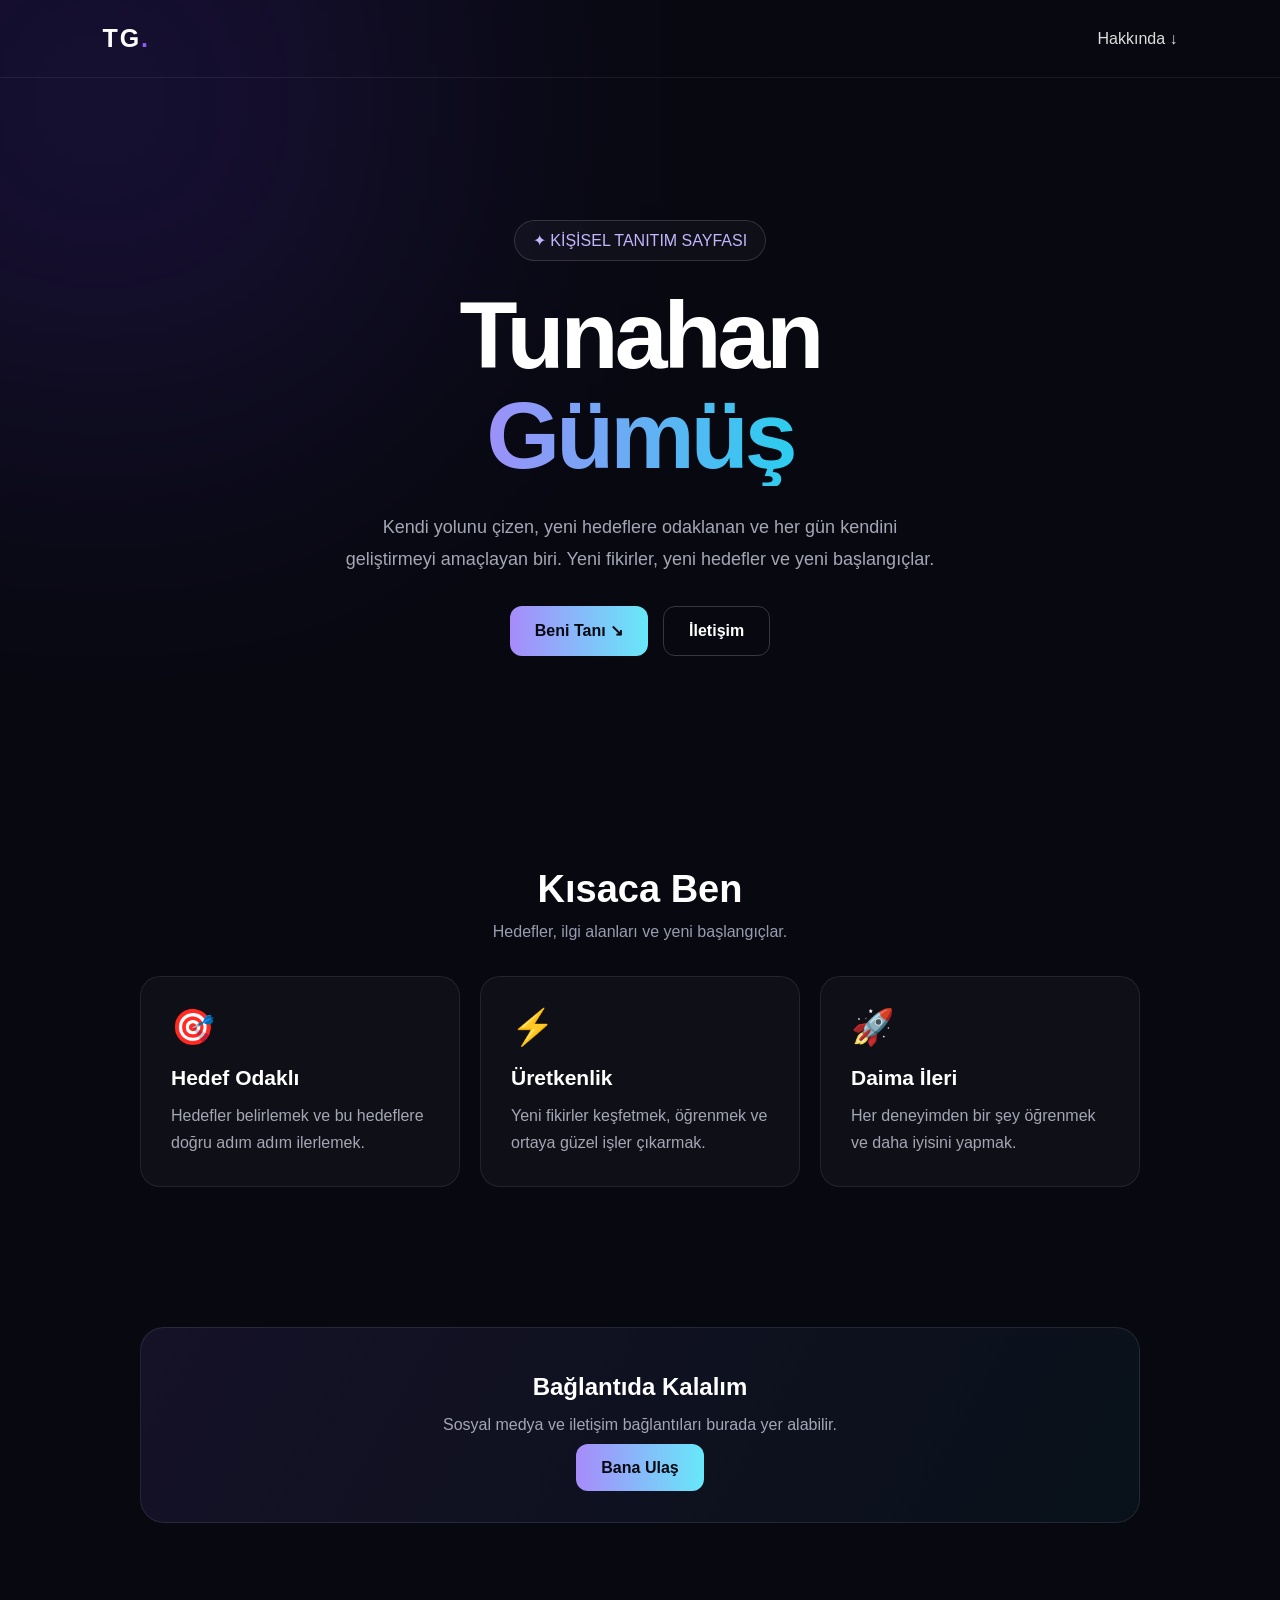
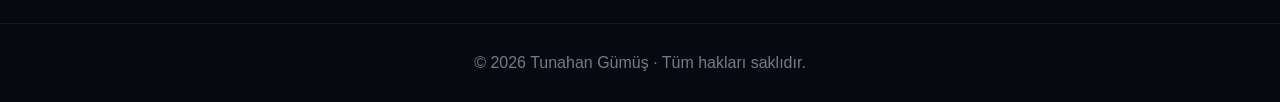
==== commit 9e2b071b: "Update index.html" ====
--- a/index.html
+++ b/index.html
@@ -2,101 +2,340 @@
 <!DOCTYPE html>
 <html lang="tr">
 <head>
-  <meta charset="UTF-8">
-  <meta name="viewport" content="width=device-width, initial-scale=1.0">
-  <title>Sürpriz 😈</title>
-
-  <style>
-    * {
-      box-sizing: border-box;
-    }
-
-    body {
-      margin: 0;
-      height: 100vh;
-      display: flex;
-      justify-content: center;
-      align-items: center;
-      background: linear-gradient(135deg, #171717, #451010);
-      font-family: Arial, sans-serif;
-      color: white;
-      text-align: center;
-    }
-
-    .container {
-      padding: 30px;
+<meta charset="UTF-8">
+<meta name="viewport" content="width=device-width, initial-scale=1.0">
+<title>Tunahan Gümüş | Resmi Site</title>
+
+<style>
+* {
+    margin: 0;
+    padding: 0;
+    box-sizing: border-box;
+}
+
+html {
+    scroll-behavior: smooth;
+}
+
+body {
+    font-family: Arial, sans-serif;
+    background: #080910;
+    color: white;
+    overflow-x: hidden;
+}
+
+body::before {
+    content: "";
+    position: fixed;
+    width: 500px;
+    height: 500px;
+    background: #713cff;
+    filter: blur(180px);
+    opacity: 0.25;
+    top: -150px;
+    left: -150px;
+    z-index: -1;
+}
+
+nav {
+    width: 100%;
+    padding: 24px 8%;
+    display: flex;
+    justify-content: space-between;
+    align-items: center;
+    border-bottom: 1px solid #ffffff12;
+}
+
+.logo {
+    font-size: 25px;
+    font-weight: 900;
+    letter-spacing: 2px;
+}
+
+.logo span {
+    color: #8b5cf6;
+}
+
+nav a {
+    color: #ddd;
+    text-decoration: none;
+}
+
+.hero {
+    min-height: 80vh;
+    display: flex;
+    flex-direction: column;
+    align-items: center;
+    justify-content: center;
+    text-align: center;
+    padding: 40px 20px;
+}
+
+.tag {
+    border: 1px solid #ffffff25;
+    background: #ffffff08;
+    padding: 10px 18px;
+    border-radius: 30px;
+    color: #c4b5fd;
+    margin-bottom: 25px;
+    animation: fadeIn 1s ease;
+}
+
+h1 {
+    font-size: clamp(45px, 9vw, 95px);
+    line-height: 1.05;
+    font-weight: 900;
+    letter-spacing: -4px;
+    animation: fadeIn 1.2s ease;
+}
+
+h1 span {
+    display: block;
+    background: linear-gradient(90deg, #a78bfa, #22d3ee);
+    color: transparent;
+    background-clip: text;
+    -webkit-background-clip: text;
+}
+
+.hero p {
+    max-width: 600px;
+    color: #a5a6b5;
+    font-size: 18px;
+    line-height: 1.8;
+    margin-top: 25px;
+}
+
+.buttons {
+    display: flex;
+    gap: 15px;
+    flex-wrap: wrap;
+    justify-content: center;
+    margin-top: 30px;
+}
+
+.btn {
+    padding: 15px 25px;
+    border-radius: 12px;
+    text-decoration: none;
+    font-weight: bold;
+    transition: .3s;
+}
+
+.btn:hover {
+    transform: translateY(-4px);
+}
+
+.primary {
+    color: #080910;
+    background: linear-gradient(90deg, #a78bfa, #67e8f9);
+}
+
+.secondary {
+    color: white;
+    border: 1px solid #ffffff30;
+}
+
+section.content {
+    max-width: 1050px;
+    margin: auto;
+    padding: 70px 25px;
+}
+
+.section-title {
+    text-align: center;
+    font-size: 38px;
+    margin-bottom: 12px;
+}
+
+.section-subtitle {
+    text-align: center;
+    color: #999caf;
+    margin-bottom: 35px;
+}
+
+.cards {
+    display: grid;
+    grid-template-columns: repeat(3, 1fr);
+    gap: 20px;
+}
+
+.card {
+    padding: 30px;
+    border: 1px solid #ffffff15;
+    background: #ffffff08;
+    border-radius: 20px;
+    transition: .3s;
+}
+
+.card:hover {
+    transform: translateY(-7px);
+    border-color: #8b5cf680;
+    background: #ffffff0d;
+}
+
+.card .icon {
+    font-size: 35px;
+    margin-bottom: 18px;
+}
+
+.card h3 {
+    margin-bottom: 12px;
+    font-size: 21px;
+}
+
+.card p {
+    color: #a5a6b5;
+    line-height: 1.7;
+}
+
+.contact {
+    text-align: center;
+    padding: 45px 20px;
+    border: 1px solid #ffffff18;
+    background: linear-gradient(120deg, #8b5cf61a, #22d3ee0b);
+    border-radius: 24px;
+}
+
+.contact p {
+    color: #a5a6b5;
+    margin: 15px 0 25px;
+}
+
+footer {
+    text-align: center;
+    color: #77798b;
+    padding: 30px 15px;
+    border-top: 1px solid #ffffff12;
+    margin-top: 30px;
+}
+
+@keyframes fadeIn {
+    from {
+        opacity: 0;
+        transform: translateY(25px);
+    }
+    to {
+        opacity: 1;
+        transform: translateY(0);
+    }
+}
+
+@media (max-width: 700px) {
+    .cards {
+        grid-template-columns: 1fr;
     }
 
     h1 {
-      font-size: 32px;
-      margin-bottom: 30px;
-    }
-
-    button {
-      padding: 16px 35px;
-      border: none;
-      border-radius: 12px;
-      background: #ff3030;
-      color: white;
-      font-size: 20px;
-      font-weight: bold;
-      cursor: pointer;
-      transition: transform 0.2s, background 0.2s;
-    }
-
-    button:hover {
-      background: #ff5050;
-      transform: scale(1.05);
-    }
-
-    .hidden {
-      display: none;
-    }
-
-    #result {
-      font-size: clamp(35px, 9vw, 65px);
-      color: #ff4545;
-      font-weight: 900;
-      animation: pop 0.5s ease;
-    }
-
-    @keyframes pop {
-      from {
-        transform: scale(0);
-      }
-      to {
-        transform: scale(1);
-      }
-    }
-  </style>
+        letter-spacing: -2px;
+    }
+
+    .hero {
+        min-height: 70vh;
+    }
+
+    .section-title {
+        font-size: 30px;
+    }
+}
+</style>
 </head>
 
 <body>
-  <div class="container">
-    <div id="game">
-      <h1 id="message">Butona tıkla 1/3</h1>
-      <button onclick="tikla()">TIKLA 😈</button>
-    </div>
-
-    <div id="result" class="hidden">
-      ENAYİ AZRA 😂
-    </div>
-  </div>
-
-  <script>
-    let sayac = 0;
-
-    function tikla() {
-      sayac++;
-
-      if (sayac >= 3) {
-        document.getElementById("game").classList.add("hidden");
-        document.getElementById("result").classList.remove("hidden");
-      } else {
-        document.getElementById("message").textContent =
-          `Butona tıkla ${sayac + 1}/3`;
-      }
-    }
-  </script>
+
+<nav>
+    <div class="logo">TG<span>.</span></div>
+    <a href="#hakkinda">Hakkında ↓</a>
+</nav>
+
+<main>
+    <header class="hero">
+        <div class="tag">✦ KİŞİSEL TANITIM SAYFASI</div>
+
+        <h1>
+            Tunahan
+            <span>Gümüş</span>
+        </h1>
+
+        <p>
+            Kendi yolunu çizen, yeni hedeflere odaklanan
+            ve her gün kendini geliştirmeyi amaçlayan biri.
+            Yeni fikirler, yeni hedefler ve yeni başlangıçlar.
+        </p>
+
+        <div class="buttons">
+            <a href="#hakkinda" class="btn primary">
+                Beni Tanı ↘
+            </a>
+
+            <a href="#iletisim" class="btn secondary">
+                İletişim
+            </a>
+        </div>
+    </header>
+
+    <section class="content" id="hakkinda">
+        <h2 class="section-title">Kısaca Ben</h2>
+        <p class="section-subtitle">
+            Hedefler, ilgi alanları ve yeni başlangıçlar.
+        </p>
+
+        <div class="cards">
+            <div class="card">
+                <div class="icon">🎯</div>
+                <h3>Hedef Odaklı</h3>
+                <p>
+                    Hedefler belirlemek ve bu hedeflere
+                    doğru adım adım ilerlemek.
+                </p>
+            </div>
+
+            <div class="card">
+                <div class="icon">⚡</div>
+                <h3>Üretkenlik</h3>
+                <p>
+                    Yeni fikirler keşfetmek, öğrenmek
+                    ve ortaya güzel işler çıkarmak.
+                </p>
+            </div>
+
+            <div class="card">
+                <div class="icon">🚀</div>
+                <h3>Daima İleri</h3>
+                <p>
+                    Her deneyimden bir şey öğrenmek
+                    ve daha iyisini yapmak.
+                </p>
+            </div>
+        </div>
+    </section>
+
+    <section class="content" id="iletisim">
+        <div class="contact">
+            <h2>Bağlantıda Kalalım</h2>
+
+            <p>
+                Sosyal medya ve iletişim bağlantıları
+                burada yer alabilir.
+            </p>
+
+            <!-- Kendi e-posta adresini aşağıya ekle -->
+            <a href="mailto:ornek@mail.com"
+               class="btn primary">
+                Bana Ulaş
+            </a>
+        </div>
+    </section>
+</main>
+
+<footer>
+    © <span id="year"></span> Tunahan Gümüş
+    · Tüm hakları saklıdır.
+</footer>
+
+<script>
+document.getElementById("year").textContent =
+    new Date().getFullYear();
+</script>
+
 </body>
 </html>
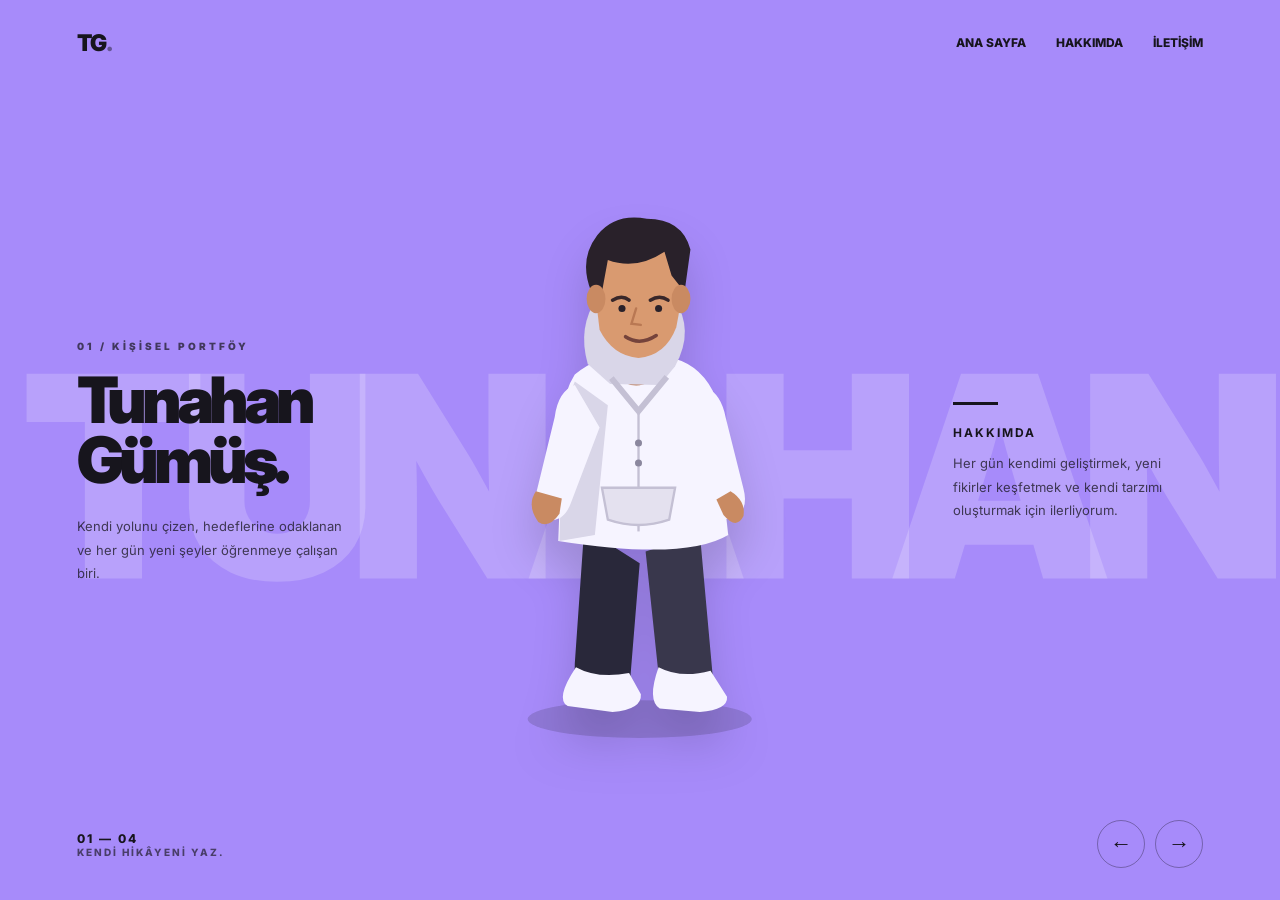
==== commit 47e040c0: "Update index.html" ====
--- a/index.html
+++ b/index.html
@@ -4,337 +4,543 @@
 <head>
 <meta charset="UTF-8">
 <meta name="viewport" content="width=device-width, initial-scale=1.0">
-<title>Tunahan Gümüş | Resmi Site</title>
+<title>Tunahan Gümüş | Portfolio</title>
 
 <style>
+@import url('https://fonts.googleapis.com/css2?family=Inter:wght@400;600;800;900&display=swap');
+
+:root {
+  --bg: #a78bfa;
+  --ink: #17151d;
+  --white: #fff;
+}
+
 * {
-    margin: 0;
-    padding: 0;
-    box-sizing: border-box;
-}
-
-html {
-    scroll-behavior: smooth;
+  margin: 0;
+  padding: 0;
+  box-sizing: border-box;
 }
 
 body {
-    font-family: Arial, sans-serif;
-    background: #080910;
-    color: white;
-    overflow-x: hidden;
-}
-
-body::before {
-    content: "";
-    position: fixed;
-    width: 500px;
-    height: 500px;
-    background: #713cff;
-    filter: blur(180px);
-    opacity: 0.25;
-    top: -150px;
-    left: -150px;
-    z-index: -1;
+  font-family: Inter, Arial, sans-serif;
+  background: var(--bg);
+  color: var(--ink);
+  min-height: 100vh;
+  overflow-x: hidden;
+  transition: background .6s ease;
+}
+
+header {
+  height: 85px;
+  padding: 0 6%;
+  display: flex;
+  align-items: center;
+  justify-content: space-between;
+  position: relative;
+  z-index: 5;
+}
+
+.logo {
+  font-size: 23px;
+  font-weight: 900;
+  letter-spacing: -1px;
+}
+
+.logo span {
+  opacity: .45;
 }
 
 nav {
-    width: 100%;
-    padding: 24px 8%;
-    display: flex;
-    justify-content: space-between;
-    align-items: center;
-    border-bottom: 1px solid #ffffff12;
-}
-
-.logo {
-    font-size: 25px;
-    font-weight: 900;
-    letter-spacing: 2px;
-}
-
-.logo span {
-    color: #8b5cf6;
+  display: flex;
+  gap: 30px;
 }
 
 nav a {
-    color: #ddd;
-    text-decoration: none;
-}
-
-.hero {
-    min-height: 80vh;
-    display: flex;
-    flex-direction: column;
-    align-items: center;
-    justify-content: center;
-    text-align: center;
-    padding: 40px 20px;
-}
-
-.tag {
-    border: 1px solid #ffffff25;
-    background: #ffffff08;
-    padding: 10px 18px;
-    border-radius: 30px;
-    color: #c4b5fd;
-    margin-bottom: 25px;
-    animation: fadeIn 1s ease;
-}
-
-h1 {
-    font-size: clamp(45px, 9vw, 95px);
-    line-height: 1.05;
-    font-weight: 900;
-    letter-spacing: -4px;
-    animation: fadeIn 1.2s ease;
-}
-
-h1 span {
-    display: block;
-    background: linear-gradient(90deg, #a78bfa, #22d3ee);
-    color: transparent;
-    background-clip: text;
-    -webkit-background-clip: text;
-}
-
-.hero p {
-    max-width: 600px;
-    color: #a5a6b5;
-    font-size: 18px;
-    line-height: 1.8;
-    margin-top: 25px;
-}
-
-.buttons {
-    display: flex;
-    gap: 15px;
-    flex-wrap: wrap;
-    justify-content: center;
-    margin-top: 30px;
-}
-
-.btn {
-    padding: 15px 25px;
-    border-radius: 12px;
-    text-decoration: none;
-    font-weight: bold;
-    transition: .3s;
-}
-
-.btn:hover {
-    transform: translateY(-4px);
-}
-
-.primary {
-    color: #080910;
-    background: linear-gradient(90deg, #a78bfa, #67e8f9);
-}
-
-.secondary {
-    color: white;
-    border: 1px solid #ffffff30;
-}
-
-section.content {
-    max-width: 1050px;
-    margin: auto;
-    padding: 70px 25px;
-}
-
-.section-title {
-    text-align: center;
-    font-size: 38px;
-    margin-bottom: 12px;
-}
-
-.section-subtitle {
-    text-align: center;
-    color: #999caf;
-    margin-bottom: 35px;
-}
-
-.cards {
-    display: grid;
-    grid-template-columns: repeat(3, 1fr);
-    gap: 20px;
-}
-
-.card {
-    padding: 30px;
-    border: 1px solid #ffffff15;
-    background: #ffffff08;
-    border-radius: 20px;
-    transition: .3s;
-}
-
-.card:hover {
-    transform: translateY(-7px);
-    border-color: #8b5cf680;
-    background: #ffffff0d;
-}
-
-.card .icon {
-    font-size: 35px;
-    margin-bottom: 18px;
-}
-
-.card h3 {
-    margin-bottom: 12px;
-    font-size: 21px;
-}
-
-.card p {
-    color: #a5a6b5;
-    line-height: 1.7;
-}
-
-.contact {
-    text-align: center;
-    padding: 45px 20px;
-    border: 1px solid #ffffff18;
-    background: linear-gradient(120deg, #8b5cf61a, #22d3ee0b);
-    border-radius: 24px;
-}
-
-.contact p {
-    color: #a5a6b5;
-    margin: 15px 0 25px;
-}
-
-footer {
-    text-align: center;
-    color: #77798b;
-    padding: 30px 15px;
-    border-top: 1px solid #ffffff12;
-    margin-top: 30px;
-}
-
-@keyframes fadeIn {
-    from {
-        opacity: 0;
-        transform: translateY(25px);
-    }
-    to {
-        opacity: 1;
-        transform: translateY(0);
-    }
-}
-
-@media (max-width: 700px) {
-    .cards {
-        grid-template-columns: 1fr;
-    }
-
-    h1 {
-        letter-spacing: -2px;
-    }
-
-    .hero {
-        min-height: 70vh;
-    }
-
-    .section-title {
-        font-size: 30px;
-    }
+  color: inherit;
+  text-decoration: none;
+  font-size: 12px;
+  font-weight: 800;
+  text-transform: uppercase;
+}
+
+nav a:hover {
+  opacity: .55;
+}
+
+.scene {
+  min-height: calc(100vh - 85px);
+  position: relative;
+  display: grid;
+  grid-template-columns: 1fr 1.2fr 1fr;
+  align-items: center;
+  padding: 30px 6% 90px;
+  gap: 20px;
+  overflow: hidden;
+}
+
+.big-text {
+  position: absolute;
+  top: 48%;
+  left: 50%;
+  transform: translate(-50%, -50%);
+  font-size: clamp(100px, 22vw, 320px);
+  font-weight: 900;
+  letter-spacing: -0.1em;
+  white-space: nowrap;
+  color: rgba(255,255,255,.19);
+  pointer-events: none;
+  user-select: none;
+}
+
+.left, .right, .character {
+  position: relative;
+  z-index: 2;
+}
+
+.left {
+  align-self: center;
+}
+
+.label {
+  font-size: 10px;
+  font-weight: 900;
+  letter-spacing: 3px;
+  text-transform: uppercase;
+  opacity: .7;
+  margin-bottom: 18px;
+}
+
+.left h1 {
+  font-size: clamp(40px, 5vw, 76px);
+  line-height: .95;
+  letter-spacing: -5px;
+  font-weight: 900;
+}
+
+.left h1 span {
+  display: block;
+}
+
+.description {
+  margin-top: 24px;
+  max-width: 270px;
+  font-size: 13px;
+  line-height: 1.8;
+  opacity: .75;
+}
+
+.character {
+  height: min(590px, 68vh);
+  min-height: 350px;
+  display: flex;
+  align-items: center;
+  justify-content: center;
+  animation: float 4s ease-in-out infinite;
+}
+
+.character svg {
+  height: 100%;
+  width: 100%;
+  max-width: 430px;
+  overflow: visible;
+  filter: drop-shadow(0 28px 22px rgba(0,0,0,.15));
+}
+
+.right {
+  justify-self: end;
+  max-width: 250px;
+}
+
+.right h2 {
+  font-size: 12px;
+  letter-spacing: 2px;
+  margin-bottom: 12px;
+  text-transform: uppercase;
+}
+
+.right p {
+  font-size: 13px;
+  line-height: 1.8;
+  opacity: .75;
+}
+
+.line {
+  width: 45px;
+  height: 3px;
+  background: currentColor;
+  margin-bottom: 20px;
+}
+
+.controls {
+  position: absolute;
+  bottom: 32px;
+  left: 6%;
+  right: 6%;
+  display: flex;
+  align-items: center;
+  justify-content: space-between;
+  z-index: 4;
+}
+
+.counter {
+  font-size: 12px;
+  font-weight: 800;
+  letter-spacing: 2px;
+}
+
+.arrows {
+  display: flex;
+  gap: 10px;
+}
+
+.arrows button {
+  width: 48px;
+  height: 48px;
+  border: 1px solid rgba(0,0,0,.3);
+  border-radius: 50%;
+  background: transparent;
+  color: inherit;
+  font-size: 22px;
+  cursor: pointer;
+  transition: .2s;
+}
+
+.arrows button:hover {
+  background: var(--ink);
+  color: var(--bg);
+  transform: scale(1.07);
+}
+
+.bottom-note {
+  font-size: 10px;
+  font-weight: 800;
+  letter-spacing: 2px;
+  opacity: .65;
+}
+
+@keyframes float {
+  0%, 100% { transform: translateY(0) rotate(-1deg); }
+  50% { transform: translateY(-13px) rotate(1deg); }
+}
+
+@media (max-width: 800px) {
+  header {
+    height: 70px;
+    padding: 0 5%;
+  }
+
+  nav {
+    gap: 13px;
+  }
+
+  nav a {
+    font-size: 9px;
+  }
+
+  .scene {
+    min-height: calc(100vh - 70px);
+    grid-template-columns: 1fr 1fr;
+    padding: 35px 6% 110px;
+    gap: 5px;
+  }
+
+  .left {
+    grid-column: 1 / 3;
+    grid-row: 1;
+    align-self: end;
+    z-index: 3;
+  }
+
+  .left h1 {
+    font-size: clamp(43px, 10vw, 70px);
+    letter-spacing: -3px;
+  }
+
+  .description {
+    max-width: 300px;
+    margin-top: 12px;
+  }
+
+  .character {
+    grid-column: 1 / 3;
+    grid-row: 2;
+    height: 42vh;
+    min-height: 260px;
+    margin-top: -5px;
+  }
+
+  .right {
+    grid-column: 1 / 3;
+    grid-row: 3;
+    justify-self: start;
+    max-width: 100%;
+  }
+
+  .right h2 {
+    margin-bottom: 5px;
+  }
+
+  .right p {
+    max-width: 350px;
+  }
+
+  .big-text {
+    top: 48%;
+    font-size: 27vw;
+  }
+
+  .controls {
+    bottom: 20px;
+  }
+
+  .bottom-note {
+    display: none;
+  }
+
+  .arrows button {
+    width: 42px;
+    height: 42px;
+  }
+}
+
+@media (prefers-reduced-motion: reduce) {
+  *, *::before, *::after {
+    animation-duration: .01ms !important;
+    transition-duration: .01ms !important;
+  }
 }
 </style>
 </head>
 
 <body>
 
-<nav>
-    <div class="logo">TG<span>.</span></div>
-    <a href="#hakkinda">Hakkında ↓</a>
-</nav>
-
-<main>
-    <header class="hero">
-        <div class="tag">✦ KİŞİSEL TANITIM SAYFASI</div>
-
-        <h1>
-            Tunahan
-            <span>Gümüş</span>
-        </h1>
-
-        <p>
-            Kendi yolunu çizen, yeni hedeflere odaklanan
-            ve her gün kendini geliştirmeyi amaçlayan biri.
-            Yeni fikirler, yeni hedefler ve yeni başlangıçlar.
-        </p>
-
-        <div class="buttons">
-            <a href="#hakkinda" class="btn primary">
-                Beni Tanı ↘
-            </a>
-
-            <a href="#iletisim" class="btn secondary">
-                İletişim
-            </a>
-        </div>
-    </header>
-
-    <section class="content" id="hakkinda">
-        <h2 class="section-title">Kısaca Ben</h2>
-        <p class="section-subtitle">
-            Hedefler, ilgi alanları ve yeni başlangıçlar.
-        </p>
-
-        <div class="cards">
-            <div class="card">
-                <div class="icon">🎯</div>
-                <h3>Hedef Odaklı</h3>
-                <p>
-                    Hedefler belirlemek ve bu hedeflere
-                    doğru adım adım ilerlemek.
-                </p>
-            </div>
-
-            <div class="card">
-                <div class="icon">⚡</div>
-                <h3>Üretkenlik</h3>
-                <p>
-                    Yeni fikirler keşfetmek, öğrenmek
-                    ve ortaya güzel işler çıkarmak.
-                </p>
-            </div>
-
-            <div class="card">
-                <div class="icon">🚀</div>
-                <h3>Daima İleri</h3>
-                <p>
-                    Her deneyimden bir şey öğrenmek
-                    ve daha iyisini yapmak.
-                </p>
-            </div>
-        </div>
-    </section>
-
-    <section class="content" id="iletisim">
-        <div class="contact">
-            <h2>Bağlantıda Kalalım</h2>
-
-            <p>
-                Sosyal medya ve iletişim bağlantıları
-                burada yer alabilir.
-            </p>
-
-            <!-- Kendi e-posta adresini aşağıya ekle -->
-            <a href="mailto:ornek@mail.com"
-               class="btn primary">
-                Bana Ulaş
-            </a>
-        </div>
-    </section>
+<header>
+  <div class="logo">TG<span>.</span></div>
+  <nav>
+    <a href="#home">Ana Sayfa</a>
+    <a href="#about" onclick="showScene(0)">Hakkımda</a>
+    <a href="#contact" onclick="showScene(3)">İletişim</a>
+  </nav>
+</header>
+
+<main class="scene" id="home">
+  <div class="big-text" id="bigText">TUNAHAN</div>
+
+  <section class="left">
+    <div class="label" id="label">01 / KİŞİSEL PORTFÖY</div>
+    <h1 id="heading">
+      Tunahan
+      <span>Gümüş.</span>
+    </h1>
+    <p class="description" id="description">
+      Kendi yolunu çizen, hedeflerine odaklanan ve her gün yeni şeyler
+      öğrenmeye çalışan biri.
+    </p>
+  </section>
+
+  <div class="character" id="character">
+    <svg viewBox="0 0 320 500" role="img"
+         aria-label="Stilize çizgi karakter">
+      <!-- Shadow -->
+      <ellipse cx="160" cy="467" rx="95" ry="16"
+               fill="#17151d" opacity=".16"/>
+
+      <!-- Legs -->
+      <path d="M113 305 L105 420 Q103 445 126 445
+               L151 445 L160 335 Z" fill="#29283a"/>
+      <path d="M165 325 L175 420 Q176 443 199 443
+               L223 443 L211 310 Z" fill="#39374c"/>
+
+      <!-- Shoes -->
+      <path d="M106 423 Q124 433 151 428 L161 446
+               Q162 459 137 461 L99 456 Q88 450 106 423Z"
+            fill="#f6f4ff"/>
+      <path d="M176 423 Q195 433 220 426 L234 448
+               Q235 459 211 461 L177 458 Q166 451 176 423Z"
+            fill="#f6f4ff"/>
+
+      <!-- Body / hoodie -->
+      <path d="M105 175 Q127 157 151 160 L182 160
+               Q209 164 222 189 L235 311
+               Q198 333 91 316 L95 208 Q96 189 105 175Z"
+            fill="#f6f4ff"/>
+
+      <!-- Hoodie shadow -->
+      <path d="M105 181 L133 201 L122 311 L92 316 L95 208Z"
+            fill="#d9d6e8"/>
+
+      <!-- Neck -->
+      <path d="M137 139 L139 176 Q159 195 181 171
+               L176 135Z" fill="#b97853"/>
+
+      <!-- Arms -->
+      <path d="M105 184 Q91 189 88 211 L72 277
+               Q69 293 83 298 Q96 300 102 283
+               L126 220Z" fill="#f6f4ff"/>
+      <path d="M216 186 Q229 191 233 212 L248 272
+               Q253 291 238 297 Q226 300 220 282
+               L198 221Z" fill="#f6f4ff"/>
+
+      <!-- Hands -->
+      <path d="M72 274 Q64 286 74 300 Q83 306 92 293
+               L94 280Z" fill="#c98a62"/>
+      <path d="M237 274 Q250 282 248 295 Q242 307 231 294
+               L225 281Z" fill="#c98a62"/>
+
+      <!-- Hood -->
+      <path d="M116 166 Q107 135 124 110
+               Q157 84 189 111 Q207 137 190 168
+               L177 184 L135 183Z" fill="#d9d6e8"/>
+
+      <!-- Head -->
+      <path d="M121 95 Q124 64 158 63
+               Q194 65 198 97 L191 135
+               Q182 159 159 161 Q137 159 126 137Z"
+            fill="#d99a70"/>
+
+      <!-- Hair -->
+      <path d="M119 105 Q108 78 124 57
+               Q139 38 166 43 Q196 43 203 69
+               L198 105 L187 91 L181 71
+               Q157 87 133 78 L128 105Z"
+            fill="#29212a"/>
+
+      <!-- Ears -->
+      <ellipse cx="123" cy="111" rx="8" ry="12" fill="#c98a62"/>
+      <ellipse cx="195" cy="111" rx="8" ry="12" fill="#c98a62"/>
+
+      <!-- Face details -->
+      <path d="M137 112 Q145 107 151 112"
+            fill="none" stroke="#38272a" stroke-width="3"
+            stroke-linecap="round"/>
+      <path d="M169 112 Q177 107 184 112"
+            fill="none" stroke="#38272a" stroke-width="3"
+            stroke-linecap="round"/>
+      <circle cx="145" cy="119" r="3" fill="#29212a"/>
+      <circle cx="176" cy="119" r="3" fill="#29212a"/>
+      <path d="M157 119 L153 132 L161 133"
+            fill="none" stroke="#b97853" stroke-width="2"
+            stroke-linecap="round"/>
+      <path d="M148 143 Q160 151 174 142"
+            fill="none" stroke="#75433b" stroke-width="3"
+            stroke-linecap="round"/>
+
+      <!-- Hoodie details -->
+      <path d="M136 178 L159 206 L183 177"
+            fill="none" stroke="#c4c0d4" stroke-width="5"/>
+      <path d="M159 207 L159 308"
+            stroke="#c4c0d4" stroke-width="2"/>
+      <circle cx="159" cy="233" r="3" fill="#8b879e"/>
+      <circle cx="159" cy="250" r="3" fill="#8b879e"/>
+
+      <!-- Pocket -->
+      <path d="M128 271 L190 271 L185 298
+               Q159 307 133 298Z"
+            fill="#e4e1ef" stroke="#c4c0d4" stroke-width="2"/>
+    </svg>
+  </div>
+
+  <section class="right" id="about">
+    <div class="line"></div>
+    <h2 id="rightTitle">Hakkımda</h2>
+    <p id="rightText">
+      Her gün kendimi geliştirmek, yeni fikirler keşfetmek ve kendi
+      tarzımı oluşturmak için ilerliyorum.
+    </p>
+  </section>
+
+  <div class="controls">
+    <div>
+      <div class="counter" id="counter">01 — 04</div>
+      <div class="bottom-note">KENDİ HİKÂYENİ YAZ.</div>
+    </div>
+
+    <div class="arrows">
+      <button onclick="changeScene(-1)" aria-label="Önceki sahne">←</button>
+      <button onclick="changeScene(1)" aria-label="Sonraki sahne">→</button>
+    </div>
+  </div>
 </main>
 
-<footer>
-    © <span id="year"></span> Tunahan Gümüş
-    · Tüm hakları saklıdır.
-</footer>
-
 <script>
-document.getElementById("year").textContent =
-    new Date().getFullYear();
+const scenes = [
+  {
+    bg: "#a78bfa",
+    big: "TUNAHAN",
+    label: "01 / KİŞİSEL PORTFÖY",
+    first: "Tunahan",
+    second: "Gümüş.",
+    description: "Kendi yolunu çizen, hedeflerine odaklanan ve her gün yeni şeyler öğrenmeye çalışan biri.",
+    title: "Hakkımda",
+    text: "Her gün kendimi geliştirmek, yeni fikirler keşfetmek ve kendi tarzımı oluşturmak için ilerliyorum."
+  },
+  {
+    bg: "#f4a261",
+    big: "HEDEF",
+    label: "02 / VİZYON",
+    first: "Büyük",
+    second: "Düşün.",
+    description: "Hayallerin peşinden gitmek ve hedefleri gerçek adımlara dönüştürmek.",
+    title: "Vizyonum",
+    text: "Yeni hedefler belirlemek, farklı şeyler denemek ve kendi başarı hikâyemi yazmak."
+  },
+  {
+    bg: "#b9c0c9",
+    big: "TARZ",
+    label: "03 / KARAKTER",
+    first: "Kendi",
+    second: "Tarzım.",
+    description: "Özgün olmak, fikirlerini ortaya koymak ve her zaman kendin kalmak.",
+    title: "Karakterim",
+    text: "Beni anlatan şey sadece sözlerim değil; seçimlerim, hedeflerim ve yaptığım işler."
+  },
+  {
+    bg: "#67c7dc",
+    big: "MERHABA",
+    label: "04 / İLETİŞİM",
+    first: "İletişim",
+    second: "Kuralım.",
+    description: "Yeni bağlantılar ve yeni fırsatlar için her zaman bir başlangıç noktası vardır.",
+    title: "Bana Ulaş",
+    text: "Sosyal medya hesaplarını ve iletişim bağlantılarını bu alana ekleyebilirsin."
+  }
+];
+
+let current = 0;
+
+function showScene(index) {
+  current = (index + scenes.length) % scenes.length;
+  const s = scenes[current];
+
+  document.documentElement.style.setProperty("--bg", s.bg);
+  document.getElementById("bigText").textContent = s.big;
+  document.getElementById("label").textContent = s.label;
+
+  document.getElementById("heading").innerHTML =
+    s.first + "<span>" + s.second + "</span>";
+
+  document.getElementById("description").textContent = s.description;
+  document.getElementById("rightTitle").textContent = s.title;
+  document.getElementById("rightText").textContent = s.text;
+  document.getElementById("counter").textContent =
+    String(current + 1).padStart(2, "0") + " — 04";
+
+  const character = document.getElementById("character");
+  character.style.animation = "none";
+  void character.offsetWidth;
+  character.style.animation = "float 4s ease-in-out infinite";
+}
+
+function changeScene(direction) {
+  showScene(current + direction);
+}
+
+document.addEventListener("keydown", event => {
+  if (event.key === "ArrowRight") changeScene(1);
+  if (event.key === "ArrowLeft") changeScene(-1);
+});
+
+showScene(0);
 </script>
 
 </body>
